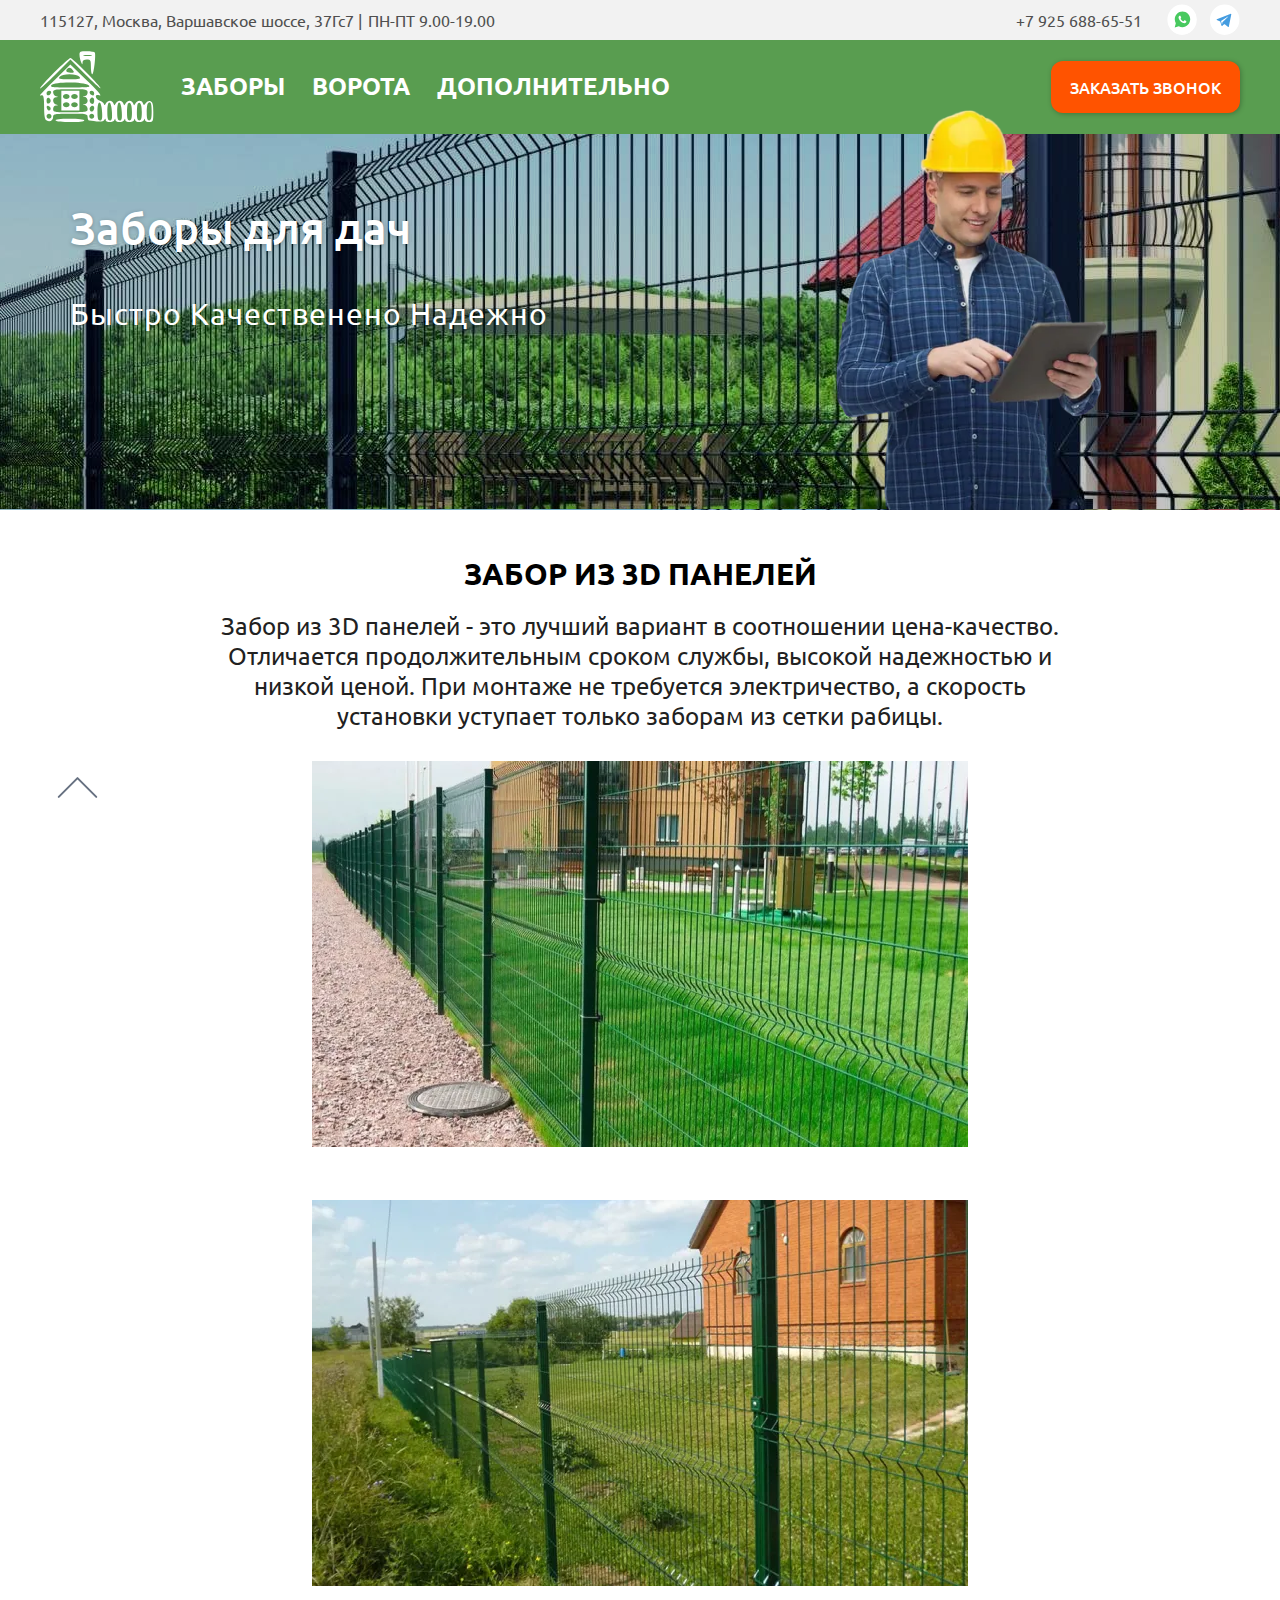
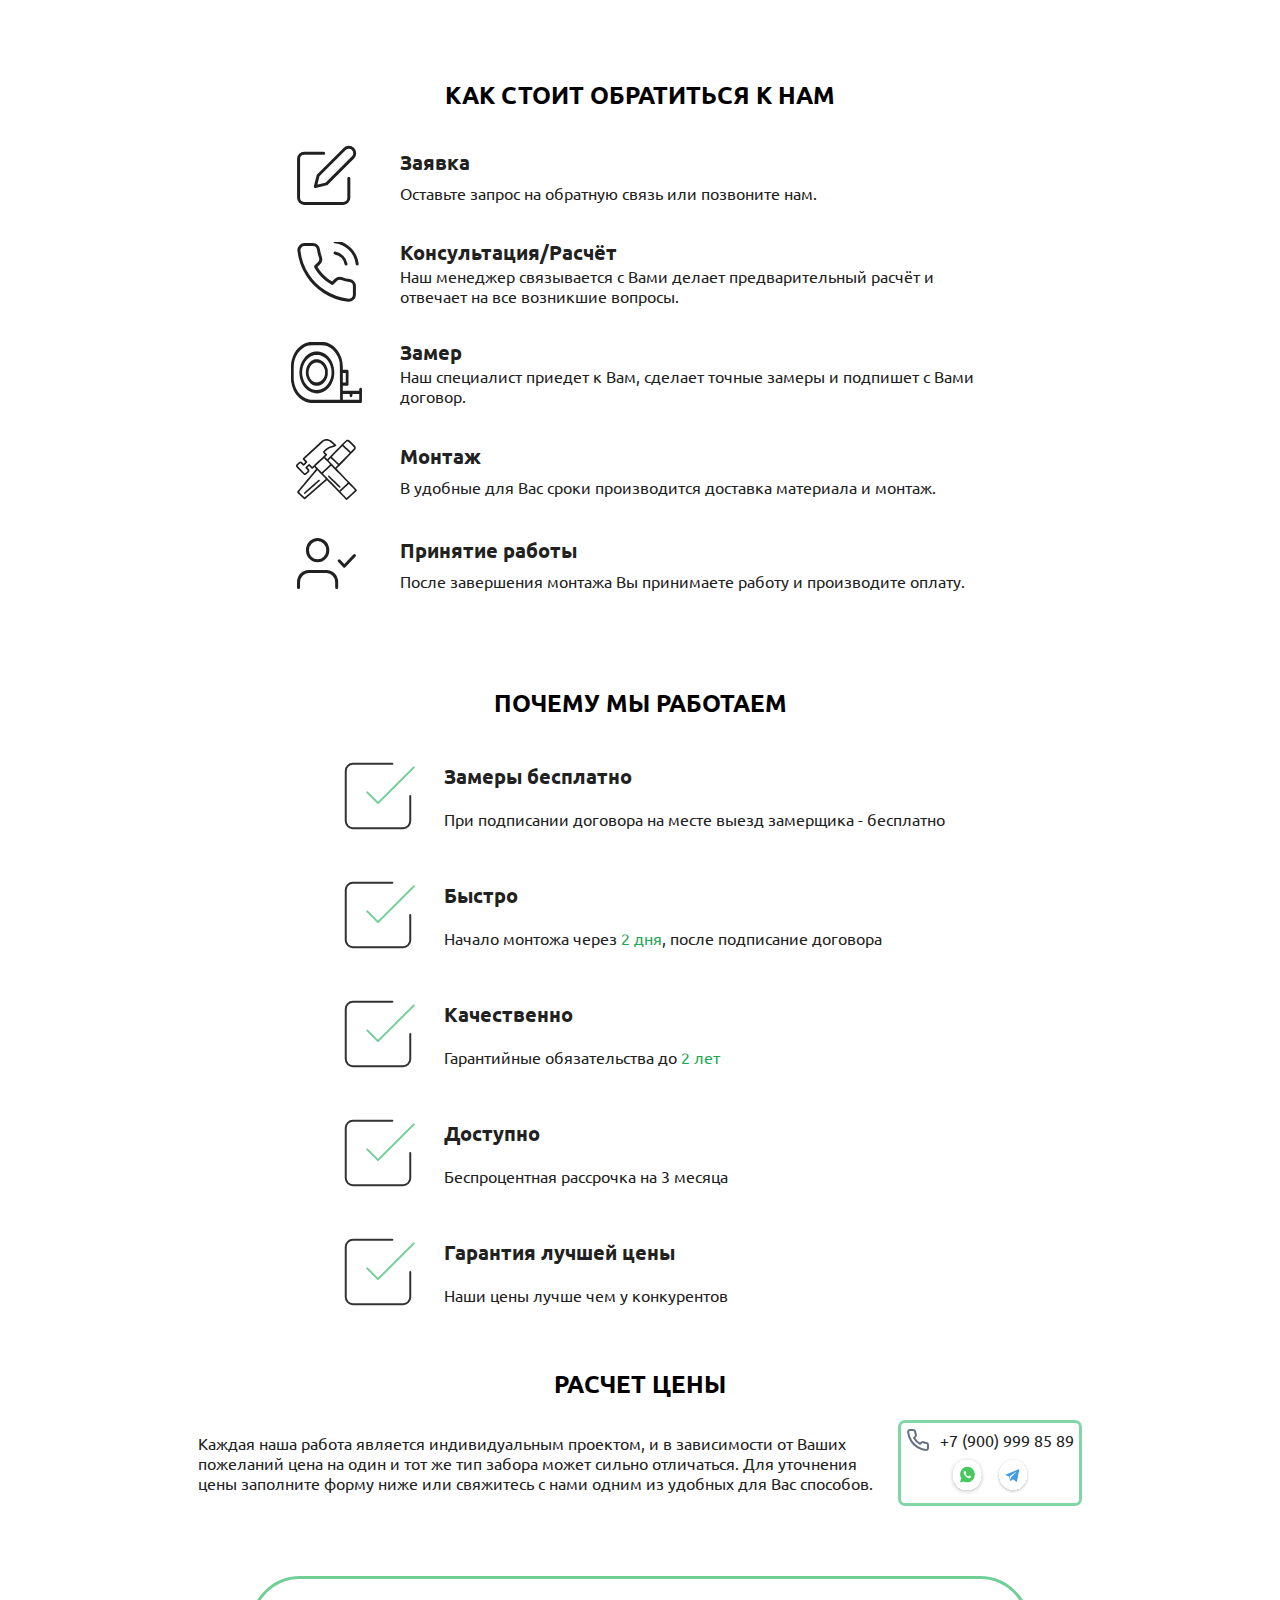
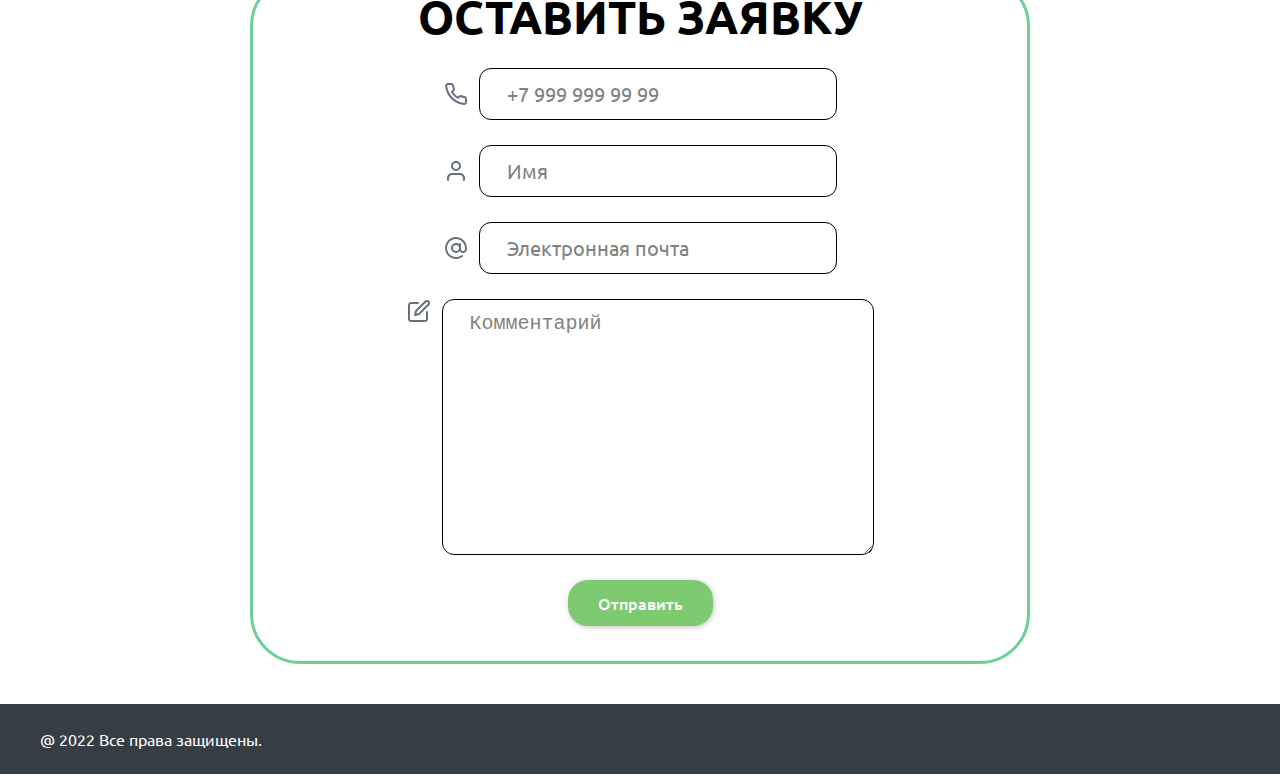
==== 3d_panels.html @ 39c4e49c "add mob-version-menu, add mob" ====
<!DOCTYPE html><html><head>    <meta charset="UTF-8">    <meta name="viewport" content="width=device-width, initial-scale=1.0">    <meta name="description" content="ЗаборыДляДач">    <link rel="icon" href="favicon.ico"><link rel="icon" href="images/icons/favicon.svg" type="image/svg+xml">    <title>Забор из 3D панелей</title>    <link rel="stylesheet" href="style/index.css"></head><body>    <div class="wrapper">        <header class="header">    <div class="header__line_info">    <div class="header__line_info__item">        <span>115127, Москва, Варшавское шоссе, 37Гс7</span>        <span style="padding: 0 2px">        <span style="padding: 0 2px">|</span>         <span>ПН-ПТ 9.00-19.00</span>    </div>    <div class="header__line_info__item">        <span>+7 925 688-65-51</span>        <span class="header__line_info__network">            <a href="#">                <svg width="30" height="31" viewBox="0 0 30 31" fill="none" xmlns="http://www.w3.org/2000/svg">                    <ellipse cx="15.0885" cy="15.791" rx="14.7555" ry="15.209" fill="white"/>                    <path d="M20.9369 9.75563C19.4794 8.2585 17.5359 7.42676 15.4846 7.42676C11.2199 7.42676 7.76492 10.9755 7.76492 15.356C7.76492 16.7423 8.14281 18.1285 8.79061 19.2929L7.71094 23.3962L11.8137 22.2872C12.9473 22.8971 14.189 23.2298 15.4846 23.2298C19.7493 23.2298 23.2042 19.6811 23.2042 15.3006C23.1502 13.2489 22.3945 11.2528 20.9369 9.75563ZM19.2094 18.1839C19.0475 18.6275 18.2917 19.0711 17.9138 19.1266C17.5899 19.182 17.1581 19.182 16.7262 19.0711C16.4563 18.9602 16.0784 18.8493 15.6465 18.6275C13.7031 17.7958 12.4615 15.7996 12.3535 15.6333C12.2456 15.5224 11.5438 14.5797 11.5438 13.5816C11.5438 12.5836 12.0296 12.14 12.1916 11.9182C12.3535 11.6964 12.5695 11.6964 12.7314 11.6964C12.8394 11.6964 13.0013 11.6964 13.1093 11.6964C13.2173 11.6964 13.3792 11.6409 13.5412 12.0291C13.7031 12.4172 14.081 13.4153 14.135 13.4707C14.189 13.5816 14.189 13.6925 14.135 13.8034C14.081 13.9143 14.027 14.0252 13.919 14.1361C13.8111 14.247 13.7031 14.4134 13.6491 14.4688C13.5412 14.5797 13.4332 14.6906 13.5412 14.857C13.6491 15.0788 14.027 15.6887 14.6208 16.2432C15.3766 16.9086 15.9704 17.1304 16.1864 17.2413C16.4023 17.3522 16.5103 17.2968 16.6182 17.1859C16.7262 17.075 17.1041 16.6314 17.212 16.4096C17.32 16.1878 17.482 16.2432 17.6439 16.2987C17.8059 16.3541 18.7776 16.8532 18.9395 16.9641C19.1555 17.075 19.2634 17.1304 19.3174 17.1859C19.3714 17.3522 19.3714 17.7404 19.2094 18.1839Z" fill="#48C95F"/>                </svg>            </a>            <a href="#">                <svg width="31" height="31" viewBox="0 0 31 31" fill="none" xmlns="http://www.w3.org/2000/svg">                    <ellipse cx="15.6882" cy="15.791" rx="14.7556" ry="15.209" fill="white"/>                    <path d="M7.83101 16.0761L11.2234 17.3799L12.5458 21.7655C12.6033 22.0618 12.9483 22.1211 13.1783 21.9433L15.0757 20.3431C15.2482 20.1653 15.5357 20.1653 15.7657 20.3431L19.1581 22.8915C19.3881 23.0693 19.7331 22.9508 19.7906 22.6544L22.3205 10.2089C22.378 9.91256 22.0905 9.61624 21.803 9.73477L7.83101 15.3056C7.48602 15.4242 7.48602 15.9575 7.83101 16.0761ZM12.3734 16.728L19.0431 12.5202C19.1581 12.4609 19.2731 12.6387 19.1581 12.698L13.6958 17.9725C13.5233 18.1503 13.3508 18.3874 13.3508 18.6837L13.1783 20.1061C13.1783 20.2839 12.8908 20.3431 12.8333 20.1061L12.1433 17.4984C11.9709 17.2021 12.0859 16.8465 12.3734 16.728Z" fill="#449CE0"/>                </svg>            </a>        </span>    </div></div>    <div class="menu--fixed">    <nav class="header__navbar">        <div class="menu__item--logo hidden">            <a href="index.html" style="display: block;">                <svg class="logotip" width="99" height="62" viewBox="0 0 99 62" fill="#fff" xmlns="http://www.w3.org/2000/svg">    <path fill-rule="evenodd" clip-rule="evenodd" d="M34.7285 6.20215C34.502 5.14062 34.3496 4.06543 34.3232 3.21387C34.2354 0.348633 34.9102 0 40.5566 0C44.04 0 47.2002 0.50293 47.5801 1.11816C48.7061 2.94531 46.7686 20 45.4336 20C44.7588 20 44.2061 17.1074 44.2061 13.5713C44.2061 7.66699 43.915 7.14258 40.6406 7.14258C38.2334 7.14258 37.043 7.95605 36.9756 9.64258C36.8906 11.7803 36.6982 11.7285 35.6494 9.28613C35.2998 8.47168 34.9717 7.34473 34.7285 6.20215ZM38.1455 3.86523C39.9092 4.20605 42.7988 4.20605 44.5625 3.86523C46.3262 3.52441 44.8828 3.24609 41.3535 3.24609C37.8242 3.24609 36.3818 3.52441 38.1455 3.86523ZM0 32.1426C0 31.3887 5.60156 25.1328 12.4473 18.2432C19.2939 11.3516 25.5635 5.71387 26.3809 5.71387C28.2812 5.71387 53.5645 31.0996 52.6133 32.0527C52.2217 32.4453 46.1709 27.001 39.1689 19.9541L26.4375 7.13965L13.2188 20.3271C5.94727 27.5801 0 32.8975 0 32.1426ZM0 38.0596C0 37.7803 5.93066 31.7031 13.1807 24.5576L26.3613 11.5645L39.3721 23.9961C52.0859 36.1455 54.9434 39.7158 50.623 38.0547C49.3096 37.5498 48.4834 38.0576 48.4834 39.3652C48.4834 40.5381 50.0879 42.1104 52.0488 42.8574C54.0098 43.6045 55.6338 45.0342 55.6562 46.0361C55.6826 47.0957 56.3086 46.8115 57.1543 45.3574C58.9746 42.2256 62.5498 42.1172 63.7139 45.1553C64.5234 47.2695 64.6992 47.2695 65.8799 45.1553C67.5322 42.1953 71.1357 42.1953 72.2695 45.1553C73.0791 47.2695 73.2549 47.2695 74.4355 45.1553C76.0889 42.1953 79.6924 42.1953 80.8252 45.1553C81.6357 47.2695 81.8105 47.2695 82.9912 45.1553C84.6172 42.2441 88.2422 42.1797 89.3389 45.041C90.0703 46.9531 90.3965 46.9229 91.9395 44.8096C92.9912 43.3701 94.6523 42.7568 96.0479 43.2939C97.8662 43.9932 98.3936 46.1348 98.3936 52.8125C98.3936 61.0498 98.2373 61.4287 94.8291 61.4287C92.8682 61.4287 91.2129 60.626 91.1514 59.6426C91.0615 58.2139 90.8945 58.2139 90.3203 59.6426C89.9238 60.626 88.0498 61.4287 86.1543 61.4287C84.2598 61.4287 82.6562 60.626 82.5957 59.6426C82.5059 58.2139 82.3389 58.2139 81.7637 59.6426C80.8271 61.9688 74.1865 61.9688 74.0391 59.6426C73.9492 58.2139 73.7822 58.2139 73.208 59.6426C72.8115 60.626 70.9375 61.4287 69.043 61.4287C67.1475 61.4287 65.5449 60.626 65.4834 59.6426C65.3936 58.2139 65.2266 58.2139 64.6523 59.6426C63.7148 61.9697 57.0469 61.9697 57.0186 59.6426C57.001 58.2646 56.7295 58.2783 55.8252 59.707C55.0576 60.917 52.7246 61.3232 49.0732 60.8799C46.0039 60.5088 43.0127 60.1572 42.4238 60.1016C41.834 60.0459 41.3535 58.7139 41.3535 57.1426C41.3535 54.4668 40.4023 54.2861 26.3809 54.2861C12.6396 54.2861 11.4082 54.5088 11.4082 56.9902C11.4082 60.1787 8.41602 61.6797 5.57422 59.9189C4.14355 59.0303 3.56445 55.6758 3.56445 48.2646C3.56445 40.7002 3.07715 37.9541 1.78223 38.2139C0.802734 38.4102 0 38.3418 0 38.0596ZM26.5547 18.5713C29.7178 18.5713 30.0215 18.2402 28.5195 16.4287C26.5879 14.0967 25.2432 13.7598 23.7666 15.2383C21.8008 17.209 22.9395 18.5713 26.5547 18.5713ZM25.668 24.2861C34.6904 24.2861 35.7734 24.0146 34.2236 22.1426C33.1016 20.7881 29.9561 20 25.668 20C21.3799 20 18.2344 20.7881 17.1113 22.1426C15.5615 24.0146 16.6455 24.2861 25.668 24.2861ZM26.4795 31.4287C42.8516 31.4287 44.4629 31.21 41.9824 29.3311C37.9971 26.3096 12.4756 26.2744 9.98145 29.2861C8.41895 31.1719 10.3984 31.4287 26.4795 31.4287ZM38.8584 38.7373C40.3486 38.6387 41.3535 37.4199 41.3535 35.7139C41.3535 33.0381 40.4023 32.8574 26.3809 32.8574C12.5488 32.8574 11.4082 33.0674 11.4082 35.6104C11.4082 37.123 12.5312 38.6553 13.9033 39.0156C16.2803 39.6367 16.2803 39.6768 13.9033 39.834C13.1455 39.8848 12.5 40.2383 12.0557 40.793C11.6465 41.3037 11.4082 41.9834 11.4082 42.7529C11.4082 44.2656 12.5312 45.7988 13.9033 46.1582C16.2803 46.7803 16.2803 46.8203 13.9033 46.9775C12.4131 47.0762 11.4082 48.2939 11.4082 50C11.4082 52.6758 12.3594 52.8574 26.3809 52.8574C40.2129 52.8574 41.3535 52.6475 41.3535 50.1045C41.3535 48.5918 40.2305 47.0586 38.8584 46.6982C37.917 46.4521 37.3486 46.2979 37.1533 46.1904C36.8545 46.0273 37.4229 45.9746 38.8584 45.8799C40.3145 45.7832 41.3535 44.5674 41.3535 42.9619C41.3535 41.4482 40.2305 39.916 38.8584 39.5557C37.9609 39.3213 37.4023 39.1699 37.1826 39.0635C36.8203 38.8877 37.3789 38.835 38.8584 38.7373ZM5.7041 36.5469C5.7041 39.0703 8.77441 38.6318 9.65527 35.9824C9.96582 35.0488 9.20312 34.2861 7.96094 34.2861C6.71875 34.2861 5.7041 35.3027 5.7041 36.5469ZM18.5381 51.4287V42.8574V34.2861H26.3809H34.2236V42.8574V51.4287H26.3809H18.5381ZM45.3652 38.2441C46.2959 38.5557 47.0576 37.791 47.0576 36.5469C47.0576 35.3027 46.043 34.2861 44.8008 34.2861C42.2822 34.2861 42.7197 37.3613 45.3652 38.2441ZM22.8154 41.4287C24.4004 41.4287 25.668 40.4756 25.668 39.2861C25.668 38.0957 24.4004 37.1426 22.8154 37.1426C21.2314 37.1426 19.9639 38.0957 19.9639 39.2861C19.9639 40.4756 21.2314 41.4287 22.8154 41.4287ZM29.9463 41.4287C31.5303 41.4287 32.7979 40.4756 32.7979 39.2861C32.7979 38.0957 31.5303 37.1426 29.9463 37.1426C28.3613 37.1426 27.0938 38.0957 27.0938 39.2861C27.0938 40.4756 28.3613 41.4287 29.9463 41.4287ZM7.48633 45.3574C8.46777 45.0303 9.26855 43.9043 9.26855 42.8574C9.26855 41.8096 8.46777 40.6846 7.48633 40.3574C6.42578 40.0029 5.7041 41.0156 5.7041 42.8574C5.7041 44.6982 6.42578 45.7119 7.48633 45.3574ZM45.7158 45.7139C46.4551 45.7139 47.0576 44.4287 47.0576 42.8574C47.0576 39.8447 44.9834 39.0127 43.4932 41.4287C42.4531 43.1143 43.8027 45.7139 45.7158 45.7139ZM22.8154 48.5713C24.4004 48.5713 25.668 47.6182 25.668 46.4287C25.668 45.2383 24.4004 44.2861 22.8154 44.2861C21.2314 44.2861 19.9639 45.2383 19.9639 46.4287C19.9639 47.6182 21.2314 48.5713 22.8154 48.5713ZM29.9463 48.5713C31.5303 48.5713 32.7979 47.6182 32.7979 46.4287C32.7979 45.2383 31.5303 44.2861 29.9463 44.2861C28.3613 44.2861 27.0938 45.2383 27.0938 46.4287C27.0938 47.6182 28.3613 48.5713 29.9463 48.5713ZM52.123 60C53.8945 60 54.251 58.5225 53.9053 52.6133C53.2881 42.0312 49.9102 41.5332 49.9102 52.0244C49.9102 58.2812 50.3877 60 52.123 60ZM60.6787 60C62.4502 60 62.8066 58.5225 62.4619 52.6133C61.8438 42.0312 58.4658 41.5332 58.4658 52.0244C58.4658 58.2812 58.9434 60 60.6787 60ZM69.2354 60C71.0059 60 71.3623 58.5225 71.0176 52.6133C70.4004 42.0312 67.0215 41.5332 67.0215 52.0244C67.0215 58.2812 67.5 60 69.2354 60ZM77.7168 60C79.3301 60 79.8555 58.2627 79.8555 52.9414C79.8555 46.2695 78.5244 43.2383 76.4893 45.2773C75.9883 45.7803 75.5781 49.2969 75.5781 53.0957C75.5781 58.2803 76.1113 60 77.7168 60ZM86.2725 60C87.8857 60 88.4121 58.2627 88.4121 52.9414C88.4121 46.2695 87.0801 43.2383 85.0449 45.2773C84.7861 45.5381 84.5508 46.6074 84.3848 48.1064C84.2295 49.501 84.1338 51.2656 84.1338 53.0957C84.1338 58.2803 84.667 60 86.2725 60ZM94.8291 60C96.4717 60 96.9678 58.1738 96.9678 52.1426C96.9678 44.8643 96.0068 42.8682 93.6406 45.2383C93.1182 45.7617 92.6904 49.2969 92.6904 53.0957C92.6904 58.2803 93.2236 60 94.8291 60ZM5.92383 49.1973C6.47852 51.874 9.26855 52.3457 9.26855 49.7617C9.26855 48.8457 8.40625 47.8076 7.34961 47.4541C6.15039 47.0547 5.61719 47.707 5.92383 49.1973ZM46.8818 50.3301C46.9941 49.96 47.0576 49.5723 47.0576 49.2012C47.0576 46.8447 44.8047 46.4453 43.4932 48.5713C42.3291 50.457 44.0352 53.1318 45.7305 52.0811C46.2217 51.7773 46.6523 51.0918 46.8818 50.3301ZM7.84277 58.5713C9.01953 58.5713 9.98145 57.6074 9.98145 56.4287C9.98145 55.25 9.01953 54.2861 7.84277 54.2861C6.66602 54.2861 5.7041 55.25 5.7041 56.4287C5.7041 57.6074 6.66602 58.5713 7.84277 58.5713ZM44.9189 58.5713C46.0957 58.5713 47.0576 57.6074 47.0576 56.4287C47.0576 55.25 46.0957 54.2861 44.9189 54.2861C43.7422 54.2861 42.7803 55.25 42.7803 56.4287C42.7803 57.6074 43.7422 58.5713 44.9189 58.5713ZM26.4648 61.4287C19.8438 61.4287 14.0312 60.7861 13.5469 60C12.9834 59.0869 17.334 58.5713 25.584 58.5713C33.2461 58.5713 38.502 59.1533 38.502 60C38.502 60.8398 33.5391 61.4287 26.4648 61.4287Z" fill="#fff"/></svg>            </a>        </div>        <ul class="menu menu--mob">            <li class="menu__item--logo">                <a href="index.html" style="display: block;">                    <svg class="logotip" width="99" height="62" viewBox="0 0 99 62" fill="#fff" xmlns="http://www.w3.org/2000/svg">    <path fill-rule="evenodd" clip-rule="evenodd" d="M34.7285 6.20215C34.502 5.14062 34.3496 4.06543 34.3232 3.21387C34.2354 0.348633 34.9102 0 40.5566 0C44.04 0 47.2002 0.50293 47.5801 1.11816C48.7061 2.94531 46.7686 20 45.4336 20C44.7588 20 44.2061 17.1074 44.2061 13.5713C44.2061 7.66699 43.915 7.14258 40.6406 7.14258C38.2334 7.14258 37.043 7.95605 36.9756 9.64258C36.8906 11.7803 36.6982 11.7285 35.6494 9.28613C35.2998 8.47168 34.9717 7.34473 34.7285 6.20215ZM38.1455 3.86523C39.9092 4.20605 42.7988 4.20605 44.5625 3.86523C46.3262 3.52441 44.8828 3.24609 41.3535 3.24609C37.8242 3.24609 36.3818 3.52441 38.1455 3.86523ZM0 32.1426C0 31.3887 5.60156 25.1328 12.4473 18.2432C19.2939 11.3516 25.5635 5.71387 26.3809 5.71387C28.2812 5.71387 53.5645 31.0996 52.6133 32.0527C52.2217 32.4453 46.1709 27.001 39.1689 19.9541L26.4375 7.13965L13.2188 20.3271C5.94727 27.5801 0 32.8975 0 32.1426ZM0 38.0596C0 37.7803 5.93066 31.7031 13.1807 24.5576L26.3613 11.5645L39.3721 23.9961C52.0859 36.1455 54.9434 39.7158 50.623 38.0547C49.3096 37.5498 48.4834 38.0576 48.4834 39.3652C48.4834 40.5381 50.0879 42.1104 52.0488 42.8574C54.0098 43.6045 55.6338 45.0342 55.6562 46.0361C55.6826 47.0957 56.3086 46.8115 57.1543 45.3574C58.9746 42.2256 62.5498 42.1172 63.7139 45.1553C64.5234 47.2695 64.6992 47.2695 65.8799 45.1553C67.5322 42.1953 71.1357 42.1953 72.2695 45.1553C73.0791 47.2695 73.2549 47.2695 74.4355 45.1553C76.0889 42.1953 79.6924 42.1953 80.8252 45.1553C81.6357 47.2695 81.8105 47.2695 82.9912 45.1553C84.6172 42.2441 88.2422 42.1797 89.3389 45.041C90.0703 46.9531 90.3965 46.9229 91.9395 44.8096C92.9912 43.3701 94.6523 42.7568 96.0479 43.2939C97.8662 43.9932 98.3936 46.1348 98.3936 52.8125C98.3936 61.0498 98.2373 61.4287 94.8291 61.4287C92.8682 61.4287 91.2129 60.626 91.1514 59.6426C91.0615 58.2139 90.8945 58.2139 90.3203 59.6426C89.9238 60.626 88.0498 61.4287 86.1543 61.4287C84.2598 61.4287 82.6562 60.626 82.5957 59.6426C82.5059 58.2139 82.3389 58.2139 81.7637 59.6426C80.8271 61.9688 74.1865 61.9688 74.0391 59.6426C73.9492 58.2139 73.7822 58.2139 73.208 59.6426C72.8115 60.626 70.9375 61.4287 69.043 61.4287C67.1475 61.4287 65.5449 60.626 65.4834 59.6426C65.3936 58.2139 65.2266 58.2139 64.6523 59.6426C63.7148 61.9697 57.0469 61.9697 57.0186 59.6426C57.001 58.2646 56.7295 58.2783 55.8252 59.707C55.0576 60.917 52.7246 61.3232 49.0732 60.8799C46.0039 60.5088 43.0127 60.1572 42.4238 60.1016C41.834 60.0459 41.3535 58.7139 41.3535 57.1426C41.3535 54.4668 40.4023 54.2861 26.3809 54.2861C12.6396 54.2861 11.4082 54.5088 11.4082 56.9902C11.4082 60.1787 8.41602 61.6797 5.57422 59.9189C4.14355 59.0303 3.56445 55.6758 3.56445 48.2646C3.56445 40.7002 3.07715 37.9541 1.78223 38.2139C0.802734 38.4102 0 38.3418 0 38.0596ZM26.5547 18.5713C29.7178 18.5713 30.0215 18.2402 28.5195 16.4287C26.5879 14.0967 25.2432 13.7598 23.7666 15.2383C21.8008 17.209 22.9395 18.5713 26.5547 18.5713ZM25.668 24.2861C34.6904 24.2861 35.7734 24.0146 34.2236 22.1426C33.1016 20.7881 29.9561 20 25.668 20C21.3799 20 18.2344 20.7881 17.1113 22.1426C15.5615 24.0146 16.6455 24.2861 25.668 24.2861ZM26.4795 31.4287C42.8516 31.4287 44.4629 31.21 41.9824 29.3311C37.9971 26.3096 12.4756 26.2744 9.98145 29.2861C8.41895 31.1719 10.3984 31.4287 26.4795 31.4287ZM38.8584 38.7373C40.3486 38.6387 41.3535 37.4199 41.3535 35.7139C41.3535 33.0381 40.4023 32.8574 26.3809 32.8574C12.5488 32.8574 11.4082 33.0674 11.4082 35.6104C11.4082 37.123 12.5312 38.6553 13.9033 39.0156C16.2803 39.6367 16.2803 39.6768 13.9033 39.834C13.1455 39.8848 12.5 40.2383 12.0557 40.793C11.6465 41.3037 11.4082 41.9834 11.4082 42.7529C11.4082 44.2656 12.5312 45.7988 13.9033 46.1582C16.2803 46.7803 16.2803 46.8203 13.9033 46.9775C12.4131 47.0762 11.4082 48.2939 11.4082 50C11.4082 52.6758 12.3594 52.8574 26.3809 52.8574C40.2129 52.8574 41.3535 52.6475 41.3535 50.1045C41.3535 48.5918 40.2305 47.0586 38.8584 46.6982C37.917 46.4521 37.3486 46.2979 37.1533 46.1904C36.8545 46.0273 37.4229 45.9746 38.8584 45.8799C40.3145 45.7832 41.3535 44.5674 41.3535 42.9619C41.3535 41.4482 40.2305 39.916 38.8584 39.5557C37.9609 39.3213 37.4023 39.1699 37.1826 39.0635C36.8203 38.8877 37.3789 38.835 38.8584 38.7373ZM5.7041 36.5469C5.7041 39.0703 8.77441 38.6318 9.65527 35.9824C9.96582 35.0488 9.20312 34.2861 7.96094 34.2861C6.71875 34.2861 5.7041 35.3027 5.7041 36.5469ZM18.5381 51.4287V42.8574V34.2861H26.3809H34.2236V42.8574V51.4287H26.3809H18.5381ZM45.3652 38.2441C46.2959 38.5557 47.0576 37.791 47.0576 36.5469C47.0576 35.3027 46.043 34.2861 44.8008 34.2861C42.2822 34.2861 42.7197 37.3613 45.3652 38.2441ZM22.8154 41.4287C24.4004 41.4287 25.668 40.4756 25.668 39.2861C25.668 38.0957 24.4004 37.1426 22.8154 37.1426C21.2314 37.1426 19.9639 38.0957 19.9639 39.2861C19.9639 40.4756 21.2314 41.4287 22.8154 41.4287ZM29.9463 41.4287C31.5303 41.4287 32.7979 40.4756 32.7979 39.2861C32.7979 38.0957 31.5303 37.1426 29.9463 37.1426C28.3613 37.1426 27.0938 38.0957 27.0938 39.2861C27.0938 40.4756 28.3613 41.4287 29.9463 41.4287ZM7.48633 45.3574C8.46777 45.0303 9.26855 43.9043 9.26855 42.8574C9.26855 41.8096 8.46777 40.6846 7.48633 40.3574C6.42578 40.0029 5.7041 41.0156 5.7041 42.8574C5.7041 44.6982 6.42578 45.7119 7.48633 45.3574ZM45.7158 45.7139C46.4551 45.7139 47.0576 44.4287 47.0576 42.8574C47.0576 39.8447 44.9834 39.0127 43.4932 41.4287C42.4531 43.1143 43.8027 45.7139 45.7158 45.7139ZM22.8154 48.5713C24.4004 48.5713 25.668 47.6182 25.668 46.4287C25.668 45.2383 24.4004 44.2861 22.8154 44.2861C21.2314 44.2861 19.9639 45.2383 19.9639 46.4287C19.9639 47.6182 21.2314 48.5713 22.8154 48.5713ZM29.9463 48.5713C31.5303 48.5713 32.7979 47.6182 32.7979 46.4287C32.7979 45.2383 31.5303 44.2861 29.9463 44.2861C28.3613 44.2861 27.0938 45.2383 27.0938 46.4287C27.0938 47.6182 28.3613 48.5713 29.9463 48.5713ZM52.123 60C53.8945 60 54.251 58.5225 53.9053 52.6133C53.2881 42.0312 49.9102 41.5332 49.9102 52.0244C49.9102 58.2812 50.3877 60 52.123 60ZM60.6787 60C62.4502 60 62.8066 58.5225 62.4619 52.6133C61.8438 42.0312 58.4658 41.5332 58.4658 52.0244C58.4658 58.2812 58.9434 60 60.6787 60ZM69.2354 60C71.0059 60 71.3623 58.5225 71.0176 52.6133C70.4004 42.0312 67.0215 41.5332 67.0215 52.0244C67.0215 58.2812 67.5 60 69.2354 60ZM77.7168 60C79.3301 60 79.8555 58.2627 79.8555 52.9414C79.8555 46.2695 78.5244 43.2383 76.4893 45.2773C75.9883 45.7803 75.5781 49.2969 75.5781 53.0957C75.5781 58.2803 76.1113 60 77.7168 60ZM86.2725 60C87.8857 60 88.4121 58.2627 88.4121 52.9414C88.4121 46.2695 87.0801 43.2383 85.0449 45.2773C84.7861 45.5381 84.5508 46.6074 84.3848 48.1064C84.2295 49.501 84.1338 51.2656 84.1338 53.0957C84.1338 58.2803 84.667 60 86.2725 60ZM94.8291 60C96.4717 60 96.9678 58.1738 96.9678 52.1426C96.9678 44.8643 96.0068 42.8682 93.6406 45.2383C93.1182 45.7617 92.6904 49.2969 92.6904 53.0957C92.6904 58.2803 93.2236 60 94.8291 60ZM5.92383 49.1973C6.47852 51.874 9.26855 52.3457 9.26855 49.7617C9.26855 48.8457 8.40625 47.8076 7.34961 47.4541C6.15039 47.0547 5.61719 47.707 5.92383 49.1973ZM46.8818 50.3301C46.9941 49.96 47.0576 49.5723 47.0576 49.2012C47.0576 46.8447 44.8047 46.4453 43.4932 48.5713C42.3291 50.457 44.0352 53.1318 45.7305 52.0811C46.2217 51.7773 46.6523 51.0918 46.8818 50.3301ZM7.84277 58.5713C9.01953 58.5713 9.98145 57.6074 9.98145 56.4287C9.98145 55.25 9.01953 54.2861 7.84277 54.2861C6.66602 54.2861 5.7041 55.25 5.7041 56.4287C5.7041 57.6074 6.66602 58.5713 7.84277 58.5713ZM44.9189 58.5713C46.0957 58.5713 47.0576 57.6074 47.0576 56.4287C47.0576 55.25 46.0957 54.2861 44.9189 54.2861C43.7422 54.2861 42.7803 55.25 42.7803 56.4287C42.7803 57.6074 43.7422 58.5713 44.9189 58.5713ZM26.4648 61.4287C19.8438 61.4287 14.0312 60.7861 13.5469 60C12.9834 59.0869 17.334 58.5713 25.584 58.5713C33.2461 58.5713 38.502 59.1533 38.502 60C38.502 60.8398 33.5391 61.4287 26.4648 61.4287Z" fill="#fff"/></svg>                </a>            </li>            <li class="menu__item">                <a href="#" class="menu__link">заборы</a>            </li>            <li class="menu__item">                <a href="gates_and_gates.html" class="menu__link">ворота</a>            </li>            <li class="menu__item hidden">                <a href="#" class="menu__link">галерея</a>            </li>            <li class="menu__item">                <a href="extra.html" class="menu__link">дополнительно</a>            </li>        </ul>        <picture><source srcset="./images/person.webp" type="image/webp"><img src="./images/person.png" alt="personal" class="header__person"></picture>        <svg width="38" height="38" class="menu__icon hidden" viewBox="0 0 38 38" fill="none" xmlns="http://www.w3.org/2000/svg">            <g clip-path="url(#clip0_3_180)">            <path d="M34.503 4.76984H3.49696C1.56876 4.76984 0 6.33852 0 8.26918C0 10.1974 1.56876 11.7661 3.49696 11.7661H34.503C36.4312 11.7661 38 10.1974 38 8.26918C38 6.33852 36.4312 4.76984 34.503 4.76984Z" fill="white"/>            <path d="M34.503 15.502H3.49696C1.56876 15.502 0 17.0707 0 19.0014C0 20.9296 1.56876 22.4983 3.49696 22.4983H34.503C36.4312 22.4983 38 20.9296 38 19.0014C38 17.0707 36.4312 15.502 34.503 15.502Z" fill="white"/>            <path d="M34.503 26.2339H3.49696C1.56876 26.2339 0 27.8027 0 29.7333C0 31.6615 1.56876 33.2303 3.49696 33.2303H34.503C36.4312 33.2303 38 31.6615 38 29.7333C38 27.8027 36.4312 26.2339 34.503 26.2339Z" fill="white"/>            </g>            <defs>            <clipPath id="clip0_3_180">            <rect width="38" height="38" fill="white"/>            </clipPath>            </defs>        </svg>        <div class="menu--full hidden"></div>        <a href="#form" class="btn menu__button  menu--mob">    Заказать звонок</a>    </nav></div></header>        <article class="banner" style="background-image: url('images/banner/bg-3d_panels.png');">    <div class="banner--hide">        <h2 class="banner__title">Заборы для дач</h2>        <p class="banner__paragraph">Быстро  Качественено  Надежно</p>    </div></article>        <section class="name_page">    <h1 class="name_page__title title__section">Забор из 3D панелей</h1>    <p class="name_page__paragraph">Забор из 3D панелей - это лучший вариант в соотношении цена-качество. Отличается продолжительным сроком службы, высокой надежностью и низкой ценой. При монтаже не требуется электричество, а скорость установки уступает только заборам из сетки рабицы.</p></section>        <div class="preview">    <picture><source srcset="images/3d_panels/1.webp" type="image/webp"><img src="images/3d_panels/1.png" alt="Изображение - Забор из 3D панелей (вид 1)" class="preview__tem"></picture>    <picture><source srcset="images/3d_panels/2.webp" type="image/webp"><img src="images/3d_panels/2.png" alt="Изображение - Забор из 3D панелей (вид 2)" class="preview__tem"></picture></div>        <section class="icon_text we_work">    <h2 class="icon_text__title title__section">Как стоит обратиться к нам</h2>    <div class="icon_text__list">        <div class="icon_text__item">    <div class="icon_text__item__icon we_work__icon icon--svg" style="-webkit-mask-image: url('./images/icons/we_work/edit.svg'); mask-image: url('./images/icons/we_work/edit.svg');"></div>    <h3 class="icon_text__item__title">Заявка</h3>    <p class="icon_text__item__paragraph">Оставьте запрос на обратную связь или позвоните нам.</p></div>        <div class="icon_text__item">    <div class="icon_text__item__icon we_work__icon icon--svg" style="-webkit-mask-image: url('./images/icons/we_work/phone-call.svg'); mask-image: url('./images/icons/we_work/phone-call.svg');"></div>    <h3 class="icon_text__item__title">Консультация/Расчёт</h3>    <p class="icon_text__item__paragraph">Наш менеджер связывается с Вами делает предварительный расчёт и отвечает на все возникшие вопросы.</p></div>        <div class="icon_text__item">    <div class="icon_text__item__icon we_work__icon icon--svg" style="-webkit-mask-image: url('./images/icons/we_work/roulet.svg'); mask-image: url('./images/icons/we_work/roulet.svg');"></div>    <h3 class="icon_text__item__title">Замер</h3>    <p class="icon_text__item__paragraph">Наш специалист приедет к Вам, сделает точные замеры и подпишет с Вами договор.</p></div>        <div class="icon_text__item">    <div class="icon_text__item__icon we_work__icon icon--svg" style="-webkit-mask-image: url('./images/icons/we_work/repair.svg'); mask-image: url('./images/icons/we_work/repair.svg');"></div>    <h3 class="icon_text__item__title">Монтаж</h3>    <p class="icon_text__item__paragraph">В удобные для Вас сроки производится доставка материала и монтаж.</p></div>        <div class="icon_text__item">    <div class="icon_text__item__icon we_work__icon icon--svg" style="-webkit-mask-image: url('./images/icons/we_work/user-check.svg'); mask-image: url('./images/icons/we_work/user-check.svg');"></div>    <h3 class="icon_text__item__title">Принятие работы</h3>    <p class="icon_text__item__paragraph">После завершения монтажа Вы принимаете работу и производите оплату.</p></div>    </div></section>        <section class="icon_text benefist">    <h2 class="icon_text__title title__section">Почему мы работаем</h2>    <div class="icon_text__list">        <div class="icon_text__item">    <svg class="icon_text__item__icon" width="86" height="86" viewBox="0 0 86 86" fill="none" xmlns="http://www.w3.org/2000/svg">        <path d="M32.25 39.4163L43 50.1663L78.8333 14.333" stroke="#6FCF97" stroke-width="2" stroke-linecap="round" stroke-linejoin="round"/>        <path d="M75.25 43V68.0833C75.25 69.9841 74.4949 71.8069 73.1509 73.1509C71.8069 74.4949 69.9841 75.25 68.0833 75.25H17.9167C16.0159 75.25 14.1931 74.4949 12.8491 73.1509C11.5051 71.8069 10.75 69.9841 10.75 68.0833V17.9167C10.75 16.0159 11.5051 14.1931 12.8491 12.8491C14.1931 11.5051 16.0159 10.75 17.9167 10.75H57.3333" stroke="#333333" stroke-width="2" stroke-linecap="round" stroke-linejoin="round"/>    </svg>    <h3 class="icon_text__item__title">Замеры бесплатно</h3>    <p class="icon_text__item__paragraph">При подписании договора на месте выезд замерщика - бесплатно</p></div>        <div class="icon_text__item">    <svg class="icon_text__item__icon" width="86" height="86" viewBox="0 0 86 86" fill="none" xmlns="http://www.w3.org/2000/svg">        <path d="M32.25 39.4163L43 50.1663L78.8333 14.333" stroke="#6FCF97" stroke-width="2" stroke-linecap="round" stroke-linejoin="round"/>        <path d="M75.25 43V68.0833C75.25 69.9841 74.4949 71.8069 73.1509 73.1509C71.8069 74.4949 69.9841 75.25 68.0833 75.25H17.9167C16.0159 75.25 14.1931 74.4949 12.8491 73.1509C11.5051 71.8069 10.75 69.9841 10.75 68.0833V17.9167C10.75 16.0159 11.5051 14.1931 12.8491 12.8491C14.1931 11.5051 16.0159 10.75 17.9167 10.75H57.3333" stroke="#333333" stroke-width="2" stroke-linecap="round" stroke-linejoin="round"/>    </svg>    <h3 class="icon_text__item__title">Быстро</h3>    <p class="icon_text__item__paragraph">Начало монтожа через <span class='attent'>2 дня</span>, после подписание договора</p></div>        <div class="icon_text__item">    <svg class="icon_text__item__icon" width="86" height="86" viewBox="0 0 86 86" fill="none" xmlns="http://www.w3.org/2000/svg">        <path d="M32.25 39.4163L43 50.1663L78.8333 14.333" stroke="#6FCF97" stroke-width="2" stroke-linecap="round" stroke-linejoin="round"/>        <path d="M75.25 43V68.0833C75.25 69.9841 74.4949 71.8069 73.1509 73.1509C71.8069 74.4949 69.9841 75.25 68.0833 75.25H17.9167C16.0159 75.25 14.1931 74.4949 12.8491 73.1509C11.5051 71.8069 10.75 69.9841 10.75 68.0833V17.9167C10.75 16.0159 11.5051 14.1931 12.8491 12.8491C14.1931 11.5051 16.0159 10.75 17.9167 10.75H57.3333" stroke="#333333" stroke-width="2" stroke-linecap="round" stroke-linejoin="round"/>    </svg>    <h3 class="icon_text__item__title">Качественно</h3>    <p class="icon_text__item__paragraph">Гарантийные обязательства до <span class='attent'>2 лет</span></p></div>        <div class="icon_text__item">    <svg class="icon_text__item__icon" width="86" height="86" viewBox="0 0 86 86" fill="none" xmlns="http://www.w3.org/2000/svg">        <path d="M32.25 39.4163L43 50.1663L78.8333 14.333" stroke="#6FCF97" stroke-width="2" stroke-linecap="round" stroke-linejoin="round"/>        <path d="M75.25 43V68.0833C75.25 69.9841 74.4949 71.8069 73.1509 73.1509C71.8069 74.4949 69.9841 75.25 68.0833 75.25H17.9167C16.0159 75.25 14.1931 74.4949 12.8491 73.1509C11.5051 71.8069 10.75 69.9841 10.75 68.0833V17.9167C10.75 16.0159 11.5051 14.1931 12.8491 12.8491C14.1931 11.5051 16.0159 10.75 17.9167 10.75H57.3333" stroke="#333333" stroke-width="2" stroke-linecap="round" stroke-linejoin="round"/>    </svg>    <h3 class="icon_text__item__title">Доступно</h3>    <p class="icon_text__item__paragraph">Беспроцентная рассрочка на 3 месяца</p></div>        <div class="icon_text__item">    <svg class="icon_text__item__icon" width="86" height="86" viewBox="0 0 86 86" fill="none" xmlns="http://www.w3.org/2000/svg">        <path d="M32.25 39.4163L43 50.1663L78.8333 14.333" stroke="#6FCF97" stroke-width="2" stroke-linecap="round" stroke-linejoin="round"/>        <path d="M75.25 43V68.0833C75.25 69.9841 74.4949 71.8069 73.1509 73.1509C71.8069 74.4949 69.9841 75.25 68.0833 75.25H17.9167C16.0159 75.25 14.1931 74.4949 12.8491 73.1509C11.5051 71.8069 10.75 69.9841 10.75 68.0833V17.9167C10.75 16.0159 11.5051 14.1931 12.8491 12.8491C14.1931 11.5051 16.0159 10.75 17.9167 10.75H57.3333" stroke="#333333" stroke-width="2" stroke-linecap="round" stroke-linejoin="round"/>    </svg>    <h3 class="icon_text__item__title">Гарантия лучшей цены</h3>    <p class="icon_text__item__paragraph">Наши цены лучше чем у конкурентов</p></div>    </div></section>        <section class="price">    <h2 class="title__section">Расчет цены</h2>    <div class="price__context">        <p class="price__text">Каждая наша работа является индивидуальным проектом, и в зависимости от Ваших пожеланий цена на один и тот же тип забора может сильно отличаться. Для уточнения цены заполните форму ниже или свяжитесь с нами одним из удобных для Вас способов.</p>        <div class="price__network">            <div class="price__network_phone">                <svg width="24" height="24" viewBox="0 0 24 24" fill="none" xmlns="http://www.w3.org/2000/svg">                    <path d="M22.0004 16.9201V19.9201C22.0016 20.1986 21.9445 20.4743 21.8329 20.7294C21.7214 20.9846 21.5577 21.2137 21.3525 21.402C21.1473 21.5902 20.905 21.7336 20.6412 21.8228C20.3773 21.912 20.0978 21.9452 19.8204 21.9201C16.7433 21.5857 13.7874 20.5342 11.1904 18.8501C8.77425 17.3148 6.72576 15.2663 5.19042 12.8501C3.5004 10.2413 2.44866 7.27109 2.12042 4.1801C2.09543 3.90356 2.1283 3.62486 2.21692 3.36172C2.30555 3.09859 2.44799 2.85679 2.63519 2.65172C2.82238 2.44665 3.05023 2.28281 3.30421 2.17062C3.5582 2.05843 3.83276 2.00036 4.11042 2.0001H7.11042C7.59573 1.99532 8.06621 2.16718 8.43418 2.48363C8.80215 2.80008 9.0425 3.23954 9.11042 3.7201C9.23704 4.68016 9.47187 5.62282 9.81042 6.5301C9.94497 6.88802 9.97408 7.27701 9.89433 7.65098C9.81457 8.02494 9.62928 8.36821 9.36042 8.6401L8.09042 9.9101C9.51398 12.4136 11.5869 14.4865 14.0904 15.9101L15.3604 14.6401C15.6323 14.3712 15.9756 14.1859 16.3495 14.1062C16.7235 14.0264 17.1125 14.0556 17.4704 14.1901C18.3777 14.5286 19.3204 14.7635 20.2804 14.8901C20.7662 14.9586 21.2098 15.2033 21.527 15.5776C21.8441 15.9519 22.0126 16.4297 22.0004 16.9201Z" stroke="#667080" stroke-width="2" stroke-linecap="round" stroke-linejoin="round"/>                </svg>                <span>+7 (900) 999 85 89</span>            </div>            <div class="price__network_soc">                <a href="#">                    <svg width="36" height="38" viewBox="0 0 38 40" fill="none" xmlns="http://www.w3.org/2000/svg">                        <g filter="url(#filter0_d_103_590)">                        <ellipse cx="19.0885" cy="18.9061" rx="14.7555" ry="15.9061" fill="white"/>                        <path d="M24.9369 12.5933C23.4794 11.0276 21.5359 10.1577 19.4846 10.1577C15.2199 10.1577 11.7649 13.8691 11.7649 18.4504C11.7649 19.9002 12.1428 21.35 12.7906 22.5678L11.7109 26.8591L15.8137 25.6993C16.9473 26.3372 18.189 26.6852 19.4846 26.6852C23.7493 26.6852 27.2042 22.9737 27.2042 18.3924C27.1502 16.2468 26.3945 14.1591 24.9369 12.5933ZM23.2094 21.408C23.0475 21.8719 22.2917 22.3358 21.9138 22.3938C21.5899 22.4518 21.1581 22.4518 20.7262 22.3358C20.4563 22.2198 20.0784 22.1039 19.6465 21.8719C17.7031 21.002 16.4615 18.9144 16.3535 18.7404C16.2456 18.6244 15.5438 17.6386 15.5438 16.5947C15.5438 15.5509 16.0296 15.087 16.1916 14.855C16.3535 14.623 16.5695 14.623 16.7314 14.623C16.8394 14.623 17.0013 14.623 17.1093 14.623C17.2173 14.623 17.3792 14.565 17.5412 14.971C17.7031 15.3769 18.081 16.4207 18.135 16.4787C18.189 16.5947 18.189 16.7107 18.135 16.8267C18.081 16.9427 18.027 17.0586 17.919 17.1746C17.8111 17.2906 17.7031 17.4646 17.6491 17.5226C17.5412 17.6386 17.4332 17.7545 17.5412 17.9285C17.6491 18.1605 18.027 18.7984 18.6208 19.3783C19.3766 20.0742 19.9704 20.3061 20.1864 20.4221C20.4023 20.5381 20.5103 20.4801 20.6182 20.3641C20.7262 20.2482 21.1041 19.7842 21.212 19.5523C21.32 19.3203 21.482 19.3783 21.6439 19.4363C21.8059 19.4943 22.7776 20.0162 22.9395 20.1322C23.1555 20.2482 23.2634 20.3061 23.3174 20.3641C23.3714 20.5381 23.3714 20.944 23.2094 21.408Z" fill="#48C95F"/>                        </g>                        <defs>                        <filter id="filter0_d_103_590" x="0.333008" y="0" width="37.5107" height="39.812" filterUnits="userSpaceOnUse" color-interpolation-filters="sRGB">                        <feFlood flood-opacity="0" result="BackgroundImageFix"/>                        <feColorMatrix in="SourceAlpha" type="matrix" values="0 0 0 0 0 0 0 0 0 0 0 0 0 0 0 0 0 0 127 0" result="hardAlpha"/>                        <feOffset dy="1"/>                        <feGaussianBlur stdDeviation="2"/>                        <feComposite in2="hardAlpha" operator="out"/>                        <feColorMatrix type="matrix" values="0 0 0 0 0 0 0 0 0 0 0 0 0 0 0 0 0 0 0.25 0"/>                        <feBlend mode="normal" in2="BackgroundImageFix" result="effect1_dropShadow_103_590"/>                        <feBlend mode="normal" in="SourceGraphic" in2="effect1_dropShadow_103_590" result="shape"/>                        </filter>                        </defs>                    </svg>                </a>                                    <a href="#">                    <svg width="36" height="38" viewBox="0 0 39 40" fill="none" xmlns="http://www.w3.org/2000/svg">                        <g filter="url(#filter0_d_103_593)">                        <ellipse cx="19.6882" cy="18.9061" rx="14.7556" ry="15.9061" fill="white"/>                        </g>                        <path d="M11.831 19.2034L15.2234 20.567L16.5458 25.1536C16.6033 25.4635 16.9483 25.5255 17.1783 25.3395L19.0757 23.666C19.2482 23.4801 19.5357 23.4801 19.7657 23.666L23.1581 26.3312C23.3881 26.5172 23.7331 26.3932 23.7906 26.0833L26.3205 13.0673C26.378 12.7574 26.0905 12.4475 25.803 12.5714L11.831 18.3977C11.486 18.5216 11.486 19.0794 11.831 19.2034ZM16.3734 19.8852L23.0431 15.4845C23.1581 15.4226 23.2731 15.6085 23.1581 15.6705L17.6958 21.1868C17.5233 21.3727 17.3508 21.6207 17.3508 21.9306L17.1783 23.4181C17.1783 23.6041 16.8908 23.666 16.8333 23.4181L16.1433 20.691C15.9709 20.381 16.0859 20.0092 16.3734 19.8852Z" fill="#449CE0"/>                        <defs>                        <filter id="filter0_d_103_593" x="0.932617" y="0" width="37.5107" height="39.812" filterUnits="userSpaceOnUse" color-interpolation-filters="sRGB">                        <feFlood flood-opacity="0" result="BackgroundImageFix"/>                        <feColorMatrix in="SourceAlpha" type="matrix" values="0 0 0 0 0 0 0 0 0 0 0 0 0 0 0 0 0 0 127 0" result="hardAlpha"/>                        <feOffset dy="1"/>                        <feGaussianBlur stdDeviation="2"/>                        <feComposite in2="hardAlpha" operator="out"/>                        <feColorMatrix type="matrix" values="0 0 0 0 0 0 0 0 0 0 0 0 0 0 0 0 0 0 0.25 0"/>                        <feBlend mode="normal" in2="BackgroundImageFix" result="effect1_dropShadow_103_593"/>                        <feBlend mode="normal" in="SourceGraphic" in2="effect1_dropShadow_103_593" result="shape"/>                        </filter>                        </defs>                    </svg>                </a>            </div>        </div>    </div></section>        <section class="order_form">    <form class="form" method="POST" id="form">        <h2 class="form__title title__section">Оставить заявку</h2>        <input class="form__input" type="hidden" name="type" value="Забор из 3D панелей">            <label class="form__item">            <svg width="24" height="24" viewBox="0 0 24 24" fill="none" xmlns="http://www.w3.org/2000/svg">                <path d="M22.0004 16.9201V19.9201C22.0016 20.1986 21.9445 20.4743 21.8329 20.7294C21.7214 20.9846 21.5577 21.2137 21.3525 21.402C21.1473 21.5902 20.905 21.7336 20.6412 21.8228C20.3773 21.912 20.0978 21.9452 19.8204 21.9201C16.7433 21.5857 13.7874 20.5342 11.1904 18.8501C8.77425 17.3148 6.72576 15.2663 5.19042 12.8501C3.5004 10.2413 2.44866 7.27109 2.12042 4.1801C2.09543 3.90356 2.1283 3.62486 2.21692 3.36172C2.30555 3.09859 2.44799 2.85679 2.63519 2.65172C2.82238 2.44665 3.05023 2.28281 3.30421 2.17062C3.5582 2.05843 3.83276 2.00036 4.11042 2.0001H7.11042C7.59573 1.99532 8.06621 2.16718 8.43418 2.48363C8.80215 2.80008 9.0425 3.23954 9.11042 3.7201C9.23704 4.68016 9.47187 5.62282 9.81042 6.5301C9.94497 6.88802 9.97408 7.27701 9.89433 7.65098C9.81457 8.02494 9.62928 8.36821 9.36042 8.6401L8.09042 9.9101C9.51398 12.4136 11.5869 14.4865 14.0904 15.9101L15.3604 14.6401C15.6323 14.3712 15.9756 14.1859 16.3495 14.1062C16.7235 14.0264 17.1125 14.0556 17.4704 14.1901C18.3777 14.5286 19.3204 14.7635 20.2804 14.8901C20.7662 14.9586 21.2098 15.2033 21.527 15.5776C21.8441 15.9519 22.0126 16.4297 22.0004 16.9201Z" stroke="#667080" stroke-width="2" stroke-linecap="round" stroke-linejoin="round"/>            </svg>            <input class="form__input" type="tel" name="phone" placeholder="+7 999 999 99 99">        </label>            <label class="form__item">            <svg width="24" height="24" viewBox="0 0 24 24" fill="none" xmlns="http://www.w3.org/2000/svg">                <path d="M20 21V19C20 17.9391 19.5786 16.9217 18.8284 16.1716C18.0783 15.4214 17.0609 15 16 15H8C6.93913 15 5.92172 15.4214 5.17157 16.1716C4.42143 16.9217 4 17.9391 4 19V21" stroke="#667080" stroke-width="2" stroke-linecap="round" stroke-linejoin="round"/>                <path d="M12 11C14.2091 11 16 9.20914 16 7C16 4.79086 14.2091 3 12 3C9.79086 3 8 4.79086 8 7C8 9.20914 9.79086 11 12 11Z" stroke="#667080" stroke-width="2" stroke-linecap="round" stroke-linejoin="round"/>            </svg>            <input class="form__input" type="text" name="name" placeholder="Имя">        </label>            <label class="form__item">            <svg width="24" height="24" viewBox="0 0 24 24" fill="none" xmlns="http://www.w3.org/2000/svg">                <path d="M12 16C14.2091 16 16 14.2091 16 12C16 9.79086 14.2091 8 12 8C9.79086 8 8 9.79086 8 12C8 14.2091 9.79086 16 12 16Z" stroke="#667080" stroke-width="2" stroke-linecap="round" stroke-linejoin="round"/>                <path d="M16 8.00036V13.0004C16 13.796 16.3161 14.5591 16.8787 15.1217C17.4413 15.6843 18.2044 16.0004 19 16.0004C19.7957 16.0004 20.5587 15.6843 21.1213 15.1217C21.6839 14.5591 22 13.796 22 13.0004V12.0004C21.9999 9.74339 21.2362 7.55283 19.8333 5.78489C18.4303 4.01694 16.4706 2.77558 14.2726 2.26265C12.0747 1.74973 9.76794 1.9954 7.72736 2.95972C5.68677 3.92405 4.03241 5.55031 3.03327 7.57408C2.03413 9.59785 1.74898 11.9001 2.22418 14.1065C2.69938 16.3128 3.90699 18.2936 5.65064 19.7266C7.39429 21.1597 9.57144 21.9607 11.8281 21.9995C14.0847 22.0383 16.2881 21.3126 18.08 19.9404" stroke="#667080" stroke-width="2" stroke-linecap="round" stroke-linejoin="round"/>            </svg>            <input class="form__input" type="email" name="email" placeholder="Электронная почта">        </label>            <label class="form__item">            <svg class="form__icon" width="24" height="24" viewBox="0 0 24 24" fill="none" xmlns="http://www.w3.org/2000/svg">                <path d="M11 4H4C3.46957 4 2.96086 4.21071 2.58579 4.58579C2.21071 4.96086 2 5.46957 2 6V20C2 20.5304 2.21071 21.0391 2.58579 21.4142C2.96086 21.7893 3.46957 22 4 22H18C18.5304 22 19.0391 21.7893 19.4142 21.4142C19.7893 21.0391 20 20.5304 20 20V13" stroke="#667080" stroke-width="2" stroke-linecap="round" stroke-linejoin="round"/>                <path d="M18.5 2.50023C18.8978 2.1024 19.4374 1.87891 20 1.87891C20.5626 1.87891 21.1022 2.1024 21.5 2.50023C21.8978 2.89805 22.1213 3.43762 22.1213 4.00023C22.1213 4.56284 21.8978 5.1024 21.5 5.50023L12 15.0002L8 16.0002L9 12.0002L18.5 2.50023Z" stroke="#667080" stroke-width="2" stroke-linecap="round" stroke-linejoin="round"/>            </svg>            <textarea class="form__input" cols="30" rows="10" placeholder="Комментарий"></textarea>        </label>            <div class="form__item">            <a href="" class="btn form__button">    Отправить</a>        </div>            </form></section>        <!-- Galary -->        <div class="arrow--fixed">    <div class="arrow__area">        <a class="arrow_up" href="#top">            <svg width="75" height="75" viewBox="0 0 75 75" fill="none" xmlns="http://www.w3.org/2000/svg">                <path d="M56.25 46.875L37.5 28.125L18.75 46.875" stroke="#667080" stroke-width="2" stroke-linecap="round" stroke-linejoin="round"/>            </svg>        </a>    </div></div><footer class="footer">    <p>@ 2022 Все права защищены.</p></footer>    </div>    <script src="scripts/index.js"></script></body></html>
---- style/index.css ----
@import url("https://fonts.googleapis.com/css2?family=Ubuntu:wght@300;400;500;600;700;800&display=swap");
*, *::after, *::before {
  margin: 0;
  padding: 0;
  -webkit-box-sizing: border-box;
          box-sizing: border-box; }

body {
  position: relative;
  font-size: 16px; }

ul, li, ol {
  list-style: none; }

a {
  text-decoration: none;
  font-weight: 400; }

button {
  margin: 0;
  padding: 0;
  border: none;
  background-color: transparent;
  cursor: pointer; }

iframe {
  border: none; }

body,
input,
button,
a {
  color: #212121;
  font-family: "Ubuntu", sans-serif; }

h2,
.btn {
  font-weight: 500; }

.wrapper {
  display: -webkit-box;
  display: -ms-flexbox;
  display: flex;
  -webkit-box-orient: vertical;
  -webkit-box-direction: normal;
      -ms-flex-direction: column;
          flex-direction: column;
  -webkit-box-pack: start;
      -ms-flex-pack: start;
          justify-content: flex-start;
  -ms-flex-item-align: start;
      align-self: flex-start;
  max-width: 1280px;
  width: 100%;
  margin: 0 auto; }

.logotip {
  width: 114px;
  height: 84px; }

.title__section {
  font-size: 24px;
  font-weight: 800;
  color: #000;
  text-transform: uppercase;
  text-align: center; }

.btn {
  border-radius: 12px;
  color: #fff;
  -webkit-box-shadow: 1px 1px 5px rgba(0, 0, 0, 0.25);
          box-shadow: 1px 1px 5px rgba(0, 0, 0, 0.25);
  -webkit-user-select: none;
     -moz-user-select: none;
      -ms-user-select: none;
          user-select: none;
  cursor: pointer;
  -webkit-transition: all ease .35s;
  -o-transition: all ease .35s;
  transition: all ease .35s; }

.hidden {
  display: none; }

.disable {
  position: absolute;
  top: 0;
  left: 0;
  width: 0;
  height: 0;
  z-index: -1; }

.attent {
  color: #1fa657; }

.arrow--fixed {
  position: fixed;
  width: 100%;
  bottom: 0;
  left: 0;
  height: 1px; }

.arrow__area {
  position: relative;
  max-width: 1280px;
  width: 100%;
  height: inherit;
  margin: 0 auto; }

.arrow_up {
  position: absolute;
  display: block;
  width: 75px;
  height: 75px;
  bottom: 75px;
  left: 40px; }

.header {
  position: relative;
  width: 100%;
  height: 40px; }
  .header__line_info {
    display: -webkit-box;
    display: -ms-flexbox;
    display: flex;
    -webkit-box-pack: justify;
        -ms-flex-pack: justify;
            justify-content: space-between;
    width: 100%;
    padding: 0 40px;
    line-height: 40px;
    color: #4F4F4F;
    background-color: #f2f2f2; }
    .header__line_info__item {
      display: -webkit-box;
      display: -ms-flexbox;
      display: flex; }
    .header__line_info__network {
      display: -webkit-box;
      display: -ms-flexbox;
      display: flex;
      -webkit-box-pack: center;
          -ms-flex-pack: center;
              justify-content: center;
      gap: 12px;
      margin-left: 25px; }
      .header__line_info__network a {
        display: block;
        height: 40px; }
      .header__line_info__network svg {
        margin-top: 4px;
        border-radius: 100%;
        -webkit-transition: all liner 0.35s;
        -o-transition: all liner 0.35s;
        transition: all liner 0.35s; }
        .header__line_info__network svg:hover {
          -webkit-box-shadow: 0 0 10px rgba(0, 0, 0, 0.4);
                  box-shadow: 0 0 10px rgba(0, 0, 0, 0.4);
          -webkit-transition: all liner 0.35s;
          -o-transition: all liner 0.35s;
          transition: all liner 0.35s; }
  .header__navbar {
    display: -webkit-box;
    display: -ms-flexbox;
    display: flex;
    -webkit-box-pack: justify;
        -ms-flex-pack: justify;
            justify-content: space-between;
    -webkit-box-align: center;
        -ms-flex-align: center;
            align-items: center;
    max-width: 1280px;
    width: 100%;
    height: 94px;
    margin: 0 auto;
    padding-left: 40px;
    padding-right: 40px; }
  .header__person {
    position: absolute;
    width: 270px;
    top: 70px;
    right: 174px; }

.menu {
  display: -webkit-box;
  display: -ms-flexbox;
  display: flex;
  -webkit-box-align: center;
      -ms-flex-align: center;
          align-items: center;
  gap: 27px; }
  .menu--fixed {
    position: absolute;
    top: 40px;
    left: 0;
    width: 100%;
    background-color: #599D50;
    z-index: 9999; }
  .menu__button {
    padding: 15px 19px;
    background-color: #ff5300;
    text-transform: uppercase;
    -webkit-transition: all ease .35s;
    -o-transition: all ease .35s;
    transition: all ease .35s; }
    .menu__button:hover {
      -webkit-box-shadow: none;
              box-shadow: none;
      -webkit-transition: all ease .35s;
      -o-transition: all ease .35s;
      transition: all ease .35s; }
  .menu__item--logo {
    height: 84px; }
  .menu__link {
    line-height: 18px;
    font-size: 24px;
    font-weight: 800;
    color: #fff;
    text-transform: uppercase;
    -webkit-transition: all ease .35s;
    -o-transition: all ease .35s;
    transition: all ease .35s; }
    .menu__link:hover {
      text-shadow: 1px 1px 10px #000;
      -webkit-transition: all ease .35s;
      -o-transition: all ease .35s;
      transition: all ease .35s; }

.banner {
  display: block;
  width: 100%;
  height: 470px; }
  .banner--hide {
    width: 100%;
    height: 100%;
    background: rgba(0, 0, 0, 0.23);
    color: #fff; }
  .banner__title {
    padding-top: 160px;
    padding-left: 70px;
    font-size: 44px;
    text-shadow: 0px 1px 4px rgba(0, 0, 0, 0.25); }
  .banner__paragraph {
    padding-top: 40px;
    padding-left: 70px;
    font-size: 30px;
    letter-spacing: 1px;
    text-shadow: 0px 1px 4px rgba(0, 0, 0, 0.25); }

.name_page {
  width: 100%;
  padding-top: 45px;
  padding-bottom: 30px;
  text-align: center; }
  .name_page__title {
    font-size: 30px;
    padding-bottom: 18px; }
  .name_page__paragraph {
    max-width: 850px;
    margin: 0 auto;
    font-size: 24px; }

.we_work__icon {
  background-color: #212121;
  width: 71px;
  height: 61px;
  -webkit-mask-repeat: no-repeat;
          mask-repeat: no-repeat;
  -webkit-mask-position: center;
          mask-position: center; }

.call_to_action {
  position: relative;
  max-width: 235px;
  width: 100%;
  margin: 0 auto;
  padding: 11px 12px;
  background-color: #ff5300;
  text-transform: uppercase; }
  .call_to_action::after {
    content: "";
    position: absolute;
    top: 3px;
    left: 3px;
    width: 100%;
    height: 100%;
    background-color: inherit;
    border-radius: 12px;
    z-index: -1; }

.what_fence {
  padding-bottom: 60px; }
  .what_fence__title {
    text-align: center;
    padding-bottom: 20px; }
  .what_fence__paragraph {
    max-width: 1000px;
    width: 100%;
    margin: 0 auto;
    line-height: 18px; }

.icon_text {
  padding-top: 40px;
  padding-bottom: 20px; }
  .icon_text__title {
    padding-bottom: 34px;
    text-align: center; }
  .icon_text__list {
    display: -ms-grid;
    display: grid;
    -webkit-box-pack: center;
        -ms-flex-pack: center;
            justify-content: center; }
  .icon_text__item {
    display: -ms-grid;
    display: grid;
    -ms-grid-columns: 71px 38px auto;
    grid-template-columns: 71px auto;
    -webkit-box-align: center;
        -ms-flex-align: center;
            align-items: center;
        grid-template-areas: "sidebar header" "sidebar content";
    -webkit-column-gap: 38px;
       -moz-column-gap: 38px;
            column-gap: 38px;
    margin-bottom: 33px; }
    .icon_text__item__title {
      -ms-grid-row: 1;
      -ms-grid-column: 3;
      grid-area: header;
      font-size: 20px; }
    .list_fences__item > .icon_text__item__title {
  -ms-grid-row: 1;
  -ms-grid-column: 3; }
    .icon_text__item__paragraph {
      -ms-grid-row: 2;
      -ms-grid-column: 3;
      grid-area: content;
      max-width: 590px; }
    .list_fences__item > .icon_text__item__paragraph {
  -ms-grid-row: 2;
  -ms-grid-column: 3; }
    .icon_text__item__icon {
      -ms-grid-row: 1;
      -ms-grid-row-span: 2;
      -ms-grid-column: 1;
      grid-area: sidebar; }
    .list_fences__item > .icon_text__item__icon {
  -ms-grid-row: 1;
  -ms-grid-row-span: 2;
  -ms-grid-column: 1; }

.list_fences {
  max-width: 1000px;
  width: 100%;
  margin: 0 auto; }
  .list_fences__item {
    position: relative;
    display: -ms-grid;
    display: grid;
    -ms-grid-columns: 300px 25px auto;
    grid-template-columns: 300px auto;
    -ms-grid-rows: 50px auto;
    grid-template-rows: 50px auto;
        grid-template-areas: "sidebar header" "sidebar content";
    -webkit-column-gap: 25px;
       -moz-column-gap: 25px;
            column-gap: 25px;
    padding-bottom: 20px; }
    .list_fences__item__img {
      -ms-grid-row: 1;
      -ms-grid-row-span: 2;
      -ms-grid-column: 1;
      grid-area: sidebar;
      position: relative;
      max-width: 300px;
      max-height: 245px;
      width: 100%;
      height: 100%; }
    .list_fences__item > .list_fences__item__img {
  -ms-grid-row: 1;
  -ms-grid-row-span: 2;
  -ms-grid-column: 1; }
      .list_fences__item__img--first {
        position: absolute;
        top: 0;
        left: 0;
        max-width: 252px;
        width: 100%;
        -webkit-box-shadow: 1px 2px 11px rgba(0, 0, 0, 0.25);
                box-shadow: 1px 2px 11px rgba(0, 0, 0, 0.25); }
      .list_fences__item__img--last {
        position: absolute;
        bottom: 0;
        right: 0;
        max-width: 172px;
        width: 100%;
        -webkit-box-shadow: 1px 2px 11px rgba(0, 0, 0, 0.25);
                box-shadow: 1px 2px 11px rgba(0, 0, 0, 0.25); }
    .list_fences__item__title {
      -ms-grid-row: 1;
      -ms-grid-column: 3;
      grid-area: header;
      -ms-grid-row-align: end;
          align-self: end;
      font-size: 20px; }
    .list_fences__item > .list_fences__item__title {
  -ms-grid-row: 1;
  -ms-grid-column: 3; }
  .list_fences__benefit {
    -ms-grid-row: 2;
    -ms-grid-column: 3;
    grid-area: content;
    padding-top: 23px; }
  .list_fences__item > .list_fences__benefit {
  -ms-grid-row: 2;
  -ms-grid-column: 3; }
    .list_fences__benefit__item {
      display: -webkit-box;
      display: -ms-flexbox;
      display: flex;
      gap: 8px;
      padding-bottom: 11px; }
  .list_fences .next_info {
    position: absolute;
    bottom: 0;
    right: 40px;
    padding: 16px 28px;
    border-radius: 40px;
    background-color: #ff5300; }
    .list_fences .next_info:hover {
      -webkit-box-shadow: none;
              box-shadow: none;
      -webkit-transition: all ease .35s;
      -o-transition: all ease .35s;
      transition: all ease .35s; }

.form {
  max-width: 780px;
  width: 100%;
  margin: 0 auto;
  margin-top: 70px;
  border: solid 3px #6FCF97;
  border-radius: 50px; }
  .form__title {
    width: 100%;
    text-align: center;
    padding-top: 8px;
    padding-bottom: 22px;
    font-size: 46px; }
  .form__item {
    display: -webkit-box;
    display: -ms-flexbox;
    display: flex;
    -webkit-box-pack: center;
        -ms-flex-pack: center;
            justify-content: center;
    -webkit-box-align: center;
        -ms-flex-align: center;
            align-items: center;
    gap: 11px;
    width: 100%;
    padding-bottom: 25px; }
  .form__icon {
    -ms-flex-item-align: start;
        -ms-grid-row-align: start;
        align-self: start; }
  .form__input {
    border: solid 1px #000000;
    border-radius: 12px;
    padding: 12px 27px;
    font-size: 20px; }
    .form__input::-webkit-input-placeholder {
      color: #828282; }
    .form__input::-moz-placeholder {
      color: #828282; }
    .form__input:-ms-input-placeholder {
      color: #828282; }
    .form__input::-ms-input-placeholder {
      color: #828282; }
    .form__input::placeholder {
      color: #828282; }
  .form__button {
    padding: 12px 30px;
    margin-bottom: 10px;
    border-radius: 20px;
    background-color: #7DCA71; }

.preview {
  display: -ms-grid;
  display: grid;
  -webkit-box-pack: center;
      -ms-flex-pack: center;
          justify-content: center;
  gap: 50px;
  padding-bottom: 50px; }

.price__context {
  display: -webkit-box;
  display: -ms-flexbox;
  display: flex;
  -webkit-box-pack: center;
      -ms-flex-pack: center;
          justify-content: center;
  -webkit-box-align: center;
      -ms-flex-align: center;
          align-items: center;
  padding-top: 20px; }

.price__text {
  max-width: 700px;
  width: 100%;
  padding-right: 20px; }

.price__network {
  border: solid 3px #82d5a5;
  padding: 5px;
  border-radius: 7px; }
  .price__network_phone {
    display: -webkit-box;
    display: -ms-flexbox;
    display: flex;
    -webkit-box-pack: center;
        -ms-flex-pack: center;
            justify-content: center;
    -webkit-box-align: center;
        -ms-flex-align: center;
            align-items: center;
    gap: 10px; }
  .price__network_soc {
    display: -webkit-box;
    display: -ms-flexbox;
    display: flex;
    -webkit-box-pack: center;
        -ms-flex-pack: center;
            justify-content: center;
    gap: 10px;
    padding-top: 5px; }

.footer {
  display: -webkit-box;
  display: -ms-flexbox;
  display: flex;
  -webkit-box-align: center;
      -ms-flex-align: center;
          align-items: center;
  margin-top: 40px;
  min-height: 70px;
  background-color: #373D44; }
  .footer p {
    padding-left: 40px;
    color: #fff; }

@media (prefers-reduced-motion: no-preference) {
  :root {
    scroll-behavior: smooth; } }

@media only screen and (max-width: 1270px) {
  .list_fences {
    padding-left: 40px; } }

@media only screen and (max-width: 1040px) {
  .header__person {
    display: none; }
  .list_fences {
    padding-left: 20px; }
    .list_fences__item {
      -ms-grid-columns: 220px auto;
      grid-template-columns: 220px auto; }
      .list_fences__item__img {
        max-width: 220px; }
        .list_fences__item__img--first {
          max-width: 172px; }
        .list_fences__item__img--last {
          max-width: 132px; }
    .list_fences .next_info {
      right: 20px; }
  .what_fence {
    padding: 0 15px;
    padding-bottom: 60px; }
  .order_form {
    padding: 0 10px; } }

@media only screen and (max-width: 920px) {
  .header {
    position: relative;
    width: 100%;
    height: auto; }
    .header__line_info {
      display: block;
      -webkit-box-pack: justify;
          -ms-flex-pack: justify;
              justify-content: space-between;
      width: 100%;
      padding: 0 40px;
      line-height: 40px;
      color: #4F4F4F;
      background-color: #f2f2f2; }
      .header__line_info__item {
        display: -webkit-box;
        display: -ms-flexbox;
        display: flex; }
      .header__line_info__network {
        display: -webkit-box;
        display: -ms-flexbox;
        display: flex;
        -webkit-box-pack: center;
            -ms-flex-pack: center;
                justify-content: center;
        gap: 12px;
        margin-left: 25px; }
        .header__line_info__network a {
          display: block;
          height: 40px; }
        .header__line_info__network svg {
          margin-top: 4px;
          border-radius: 100%;
          -webkit-transition: all liner 0.35s;
          -o-transition: all liner 0.35s;
          transition: all liner 0.35s; }
          .header__line_info__network svg:hover {
            -webkit-box-shadow: 0 0 10px rgba(0, 0, 0, 0.4);
                    box-shadow: 0 0 10px rgba(0, 0, 0, 0.4);
            -webkit-transition: all liner 0.35s;
            -o-transition: all liner 0.35s;
            transition: all liner 0.35s; }
    .header__navbar {
      margin: auto;
      padding-left: 0;
      padding-right: 0; }
      .header__navbar::after {
        content: "Menu";
        position: absolute;
        top: 0;
        right: 0;
        padding-right: 20px;
        width: 260px;
        height: 100%;
        display: -webkit-box;
        display: -ms-flexbox;
        display: flex;
        -webkit-box-pack: center;
            -ms-flex-pack: center;
                justify-content: center;
        -webkit-box-align: center;
            -ms-flex-align: center;
                align-items: center;
        font-size: 24px;
        font-weight: 800;
        color: #fff;
        text-transform: uppercase; }
  .menu {
    position: absolute;
    top: 94px;
    right: 0;
    display: -ms-grid;
    display: grid;
    gap: 0;
    background-color: #599D50;
    padding-bottom: 90px;
    border-radius: 0 0 0 5px;
    text-align: center; }
    .menu--mob {
      opacity: 0;
      height: 0;
      visibility: hidden; }
    .menu__icon {
      position: absolute;
      top: 26px;
      right: 60px; }
      .menu__icon.hidden {
        display: block; }
    .menu--full {
      position: absolute;
      top: 0;
      right: 0;
      width: 260px;
      height: 100%;
      z-index: 999999; }
      .menu--full.hidden {
        display: block; }
    .menu--fixed {
      position: fixed;
      top: 0;
      left: 0;
      width: 100%;
      background-color: #599D50;
      z-index: 9999; }
    .menu__button {
      position: absolute;
      top: 288px;
      right: 30px; }
    .menu__item--logo {
      position: fixed;
      top: 4px;
      left: 40px;
      height: 84px; }
      .menu__item--logo.hidden {
        display: block; }
    .menu__link {
      display: block;
      padding: 20px 15px; }
      .menu__link:hover {
        background-color: #436e3d; } }

@media only screen and (max-width: 813px) {
  .banner {
    height: 350px; }
    .banner--hide {
      display: -webkit-box;
      display: -ms-flexbox;
      display: flex;
      -webkit-box-pack: center;
          -ms-flex-pack: center;
              justify-content: center;
      -ms-flex-wrap: wrap;
          flex-wrap: wrap;
      gap: 0; }
    .banner__title {
      padding-top: 60px;
      padding-left: 0;
      font-size: 44px;
      -webkit-transform: translate(0, 40%);
          -ms-transform: translate(0, 40%);
              transform: translate(0, 40%); }
    .banner__paragraph {
      padding-top: 0;
      padding-left: 0;
      font-size: 30px; }
  .list_fences__item {
    -ms-grid-columns: 140px auto;
    grid-template-columns: 140px auto;
    padding-bottom: 70px; }
    .list_fences__item__img {
      max-width: 140px; }
      .list_fences__item__img--first {
        max-width: 132px; }
      .list_fences__item__img--last {
        max-width: 122px; }
  .list_fences .next_info {
    bottom: 6px; } }
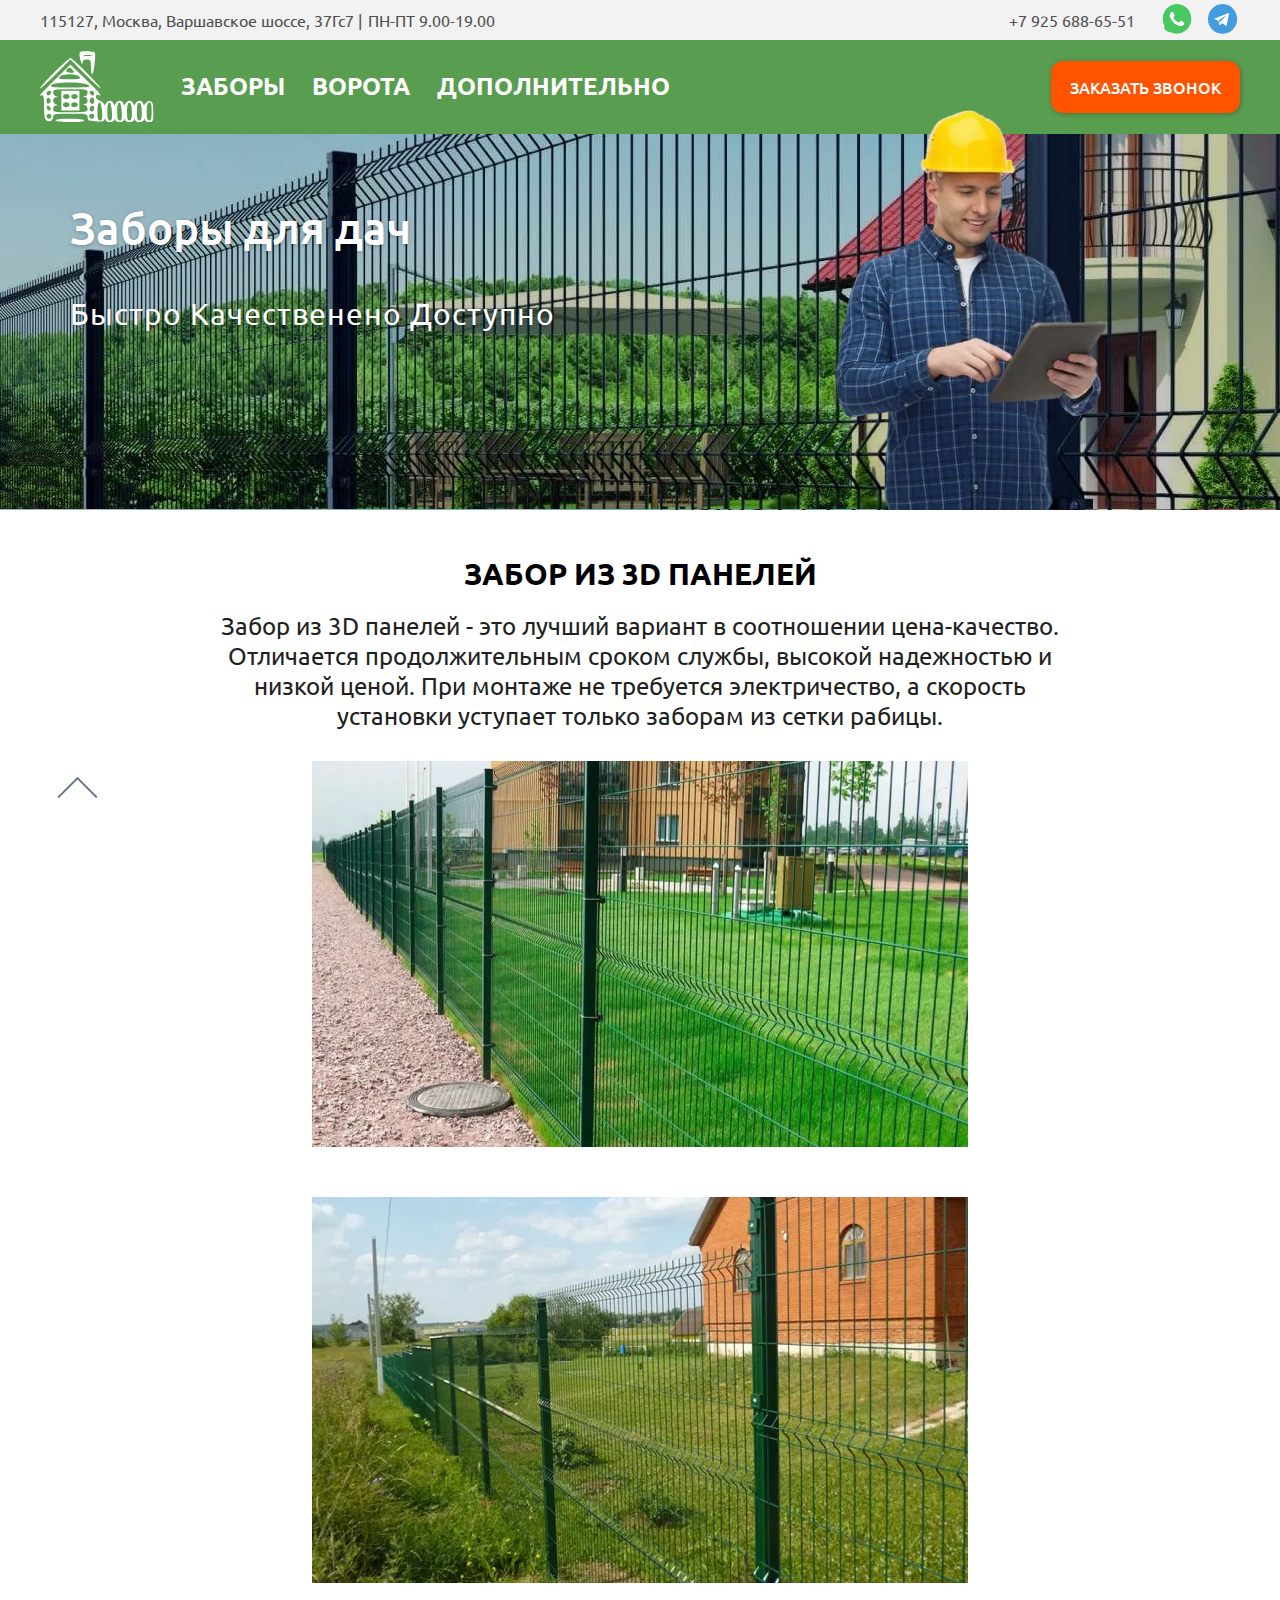
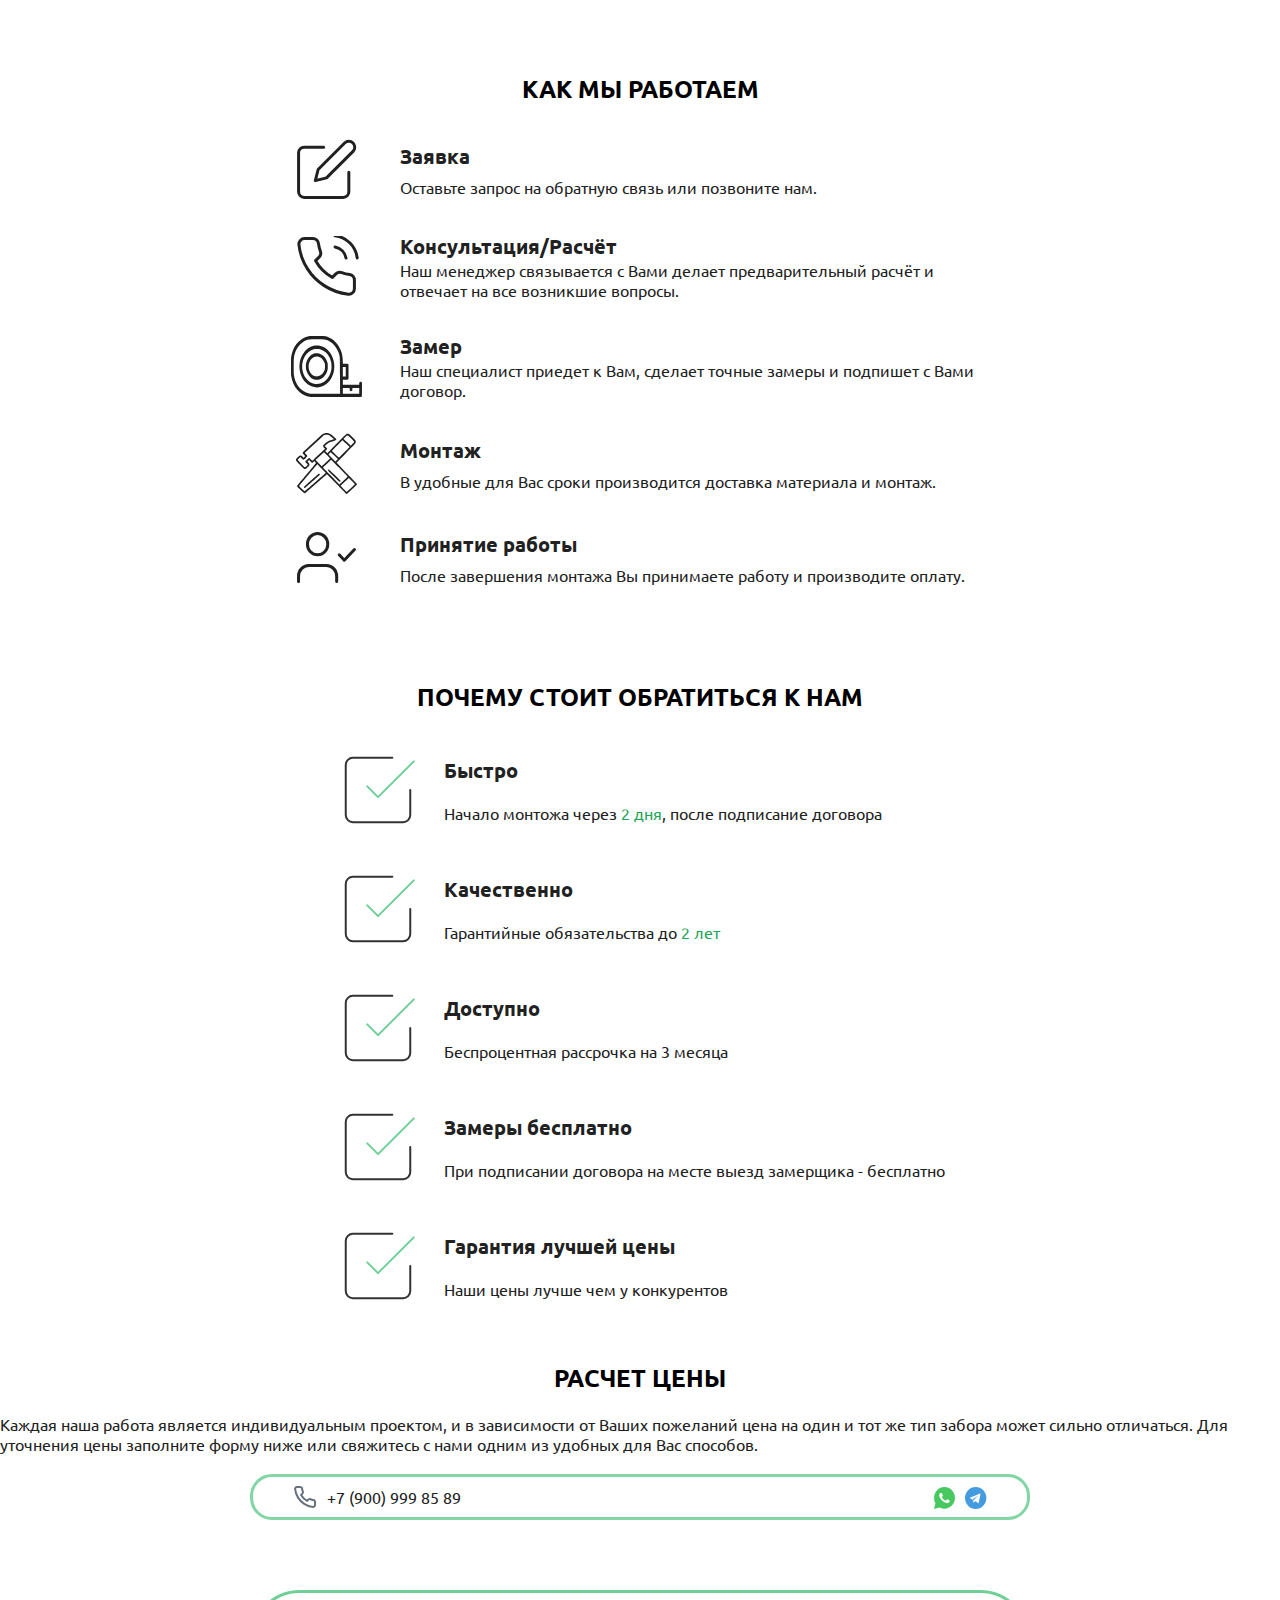
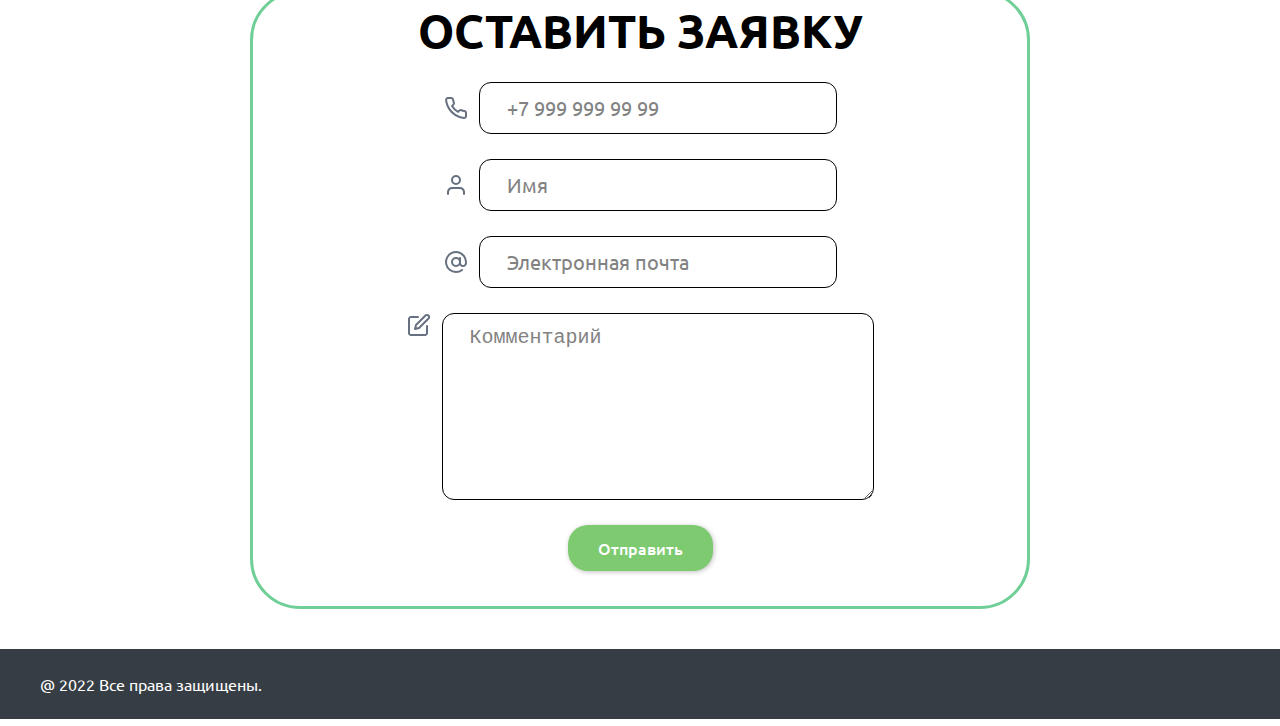
==== commit 78e9e8c1: "fixed menu, price, text, script" ====
--- a/3d_panels.html
+++ b/3d_panels.html
@@ -23,15 +23,15 @@
         <span>+7 925 688-65-51</span>         <span class="header__line_info__network">             <a href="#">-                <svg width="30" height="31" viewBox="0 0 30 31" fill="none" xmlns="http://www.w3.org/2000/svg">-                    <ellipse cx="15.0885" cy="15.791" rx="14.7555" ry="15.209" fill="white"/>-                    <path d="M20.9369 9.75563C19.4794 8.2585 17.5359 7.42676 15.4846 7.42676C11.2199 7.42676 7.76492 10.9755 7.76492 15.356C7.76492 16.7423 8.14281 18.1285 8.79061 19.2929L7.71094 23.3962L11.8137 22.2872C12.9473 22.8971 14.189 23.2298 15.4846 23.2298C19.7493 23.2298 23.2042 19.6811 23.2042 15.3006C23.1502 13.2489 22.3945 11.2528 20.9369 9.75563ZM19.2094 18.1839C19.0475 18.6275 18.2917 19.0711 17.9138 19.1266C17.5899 19.182 17.1581 19.182 16.7262 19.0711C16.4563 18.9602 16.0784 18.8493 15.6465 18.6275C13.7031 17.7958 12.4615 15.7996 12.3535 15.6333C12.2456 15.5224 11.5438 14.5797 11.5438 13.5816C11.5438 12.5836 12.0296 12.14 12.1916 11.9182C12.3535 11.6964 12.5695 11.6964 12.7314 11.6964C12.8394 11.6964 13.0013 11.6964 13.1093 11.6964C13.2173 11.6964 13.3792 11.6409 13.5412 12.0291C13.7031 12.4172 14.081 13.4153 14.135 13.4707C14.189 13.5816 14.189 13.6925 14.135 13.8034C14.081 13.9143 14.027 14.0252 13.919 14.1361C13.8111 14.247 13.7031 14.4134 13.6491 14.4688C13.5412 14.5797 13.4332 14.6906 13.5412 14.857C13.6491 15.0788 14.027 15.6887 14.6208 16.2432C15.3766 16.9086 15.9704 17.1304 16.1864 17.2413C16.4023 17.3522 16.5103 17.2968 16.6182 17.1859C16.7262 17.075 17.1041 16.6314 17.212 16.4096C17.32 16.1878 17.482 16.2432 17.6439 16.2987C17.8059 16.3541 18.7776 16.8532 18.9395 16.9641C19.1555 17.075 19.2634 17.1304 19.3174 17.1859C19.3714 17.3522 19.3714 17.7404 19.2094 18.1839Z" fill="#48C95F"/>+                <svg width="21" height="22" viewBox="0 0 21 22" fill="none" xmlns="http://www.w3.org/2000/svg">+                    <circle cx="10.5" cy="10.5" r="9.5" fill="white"/>+                    <path d="M17.9268 3.20833C15.9512 1.14583 13.3171 0 10.5366 0C4.7561 0 0.0731696 4.88889 0.0731696 10.9236C0.0731696 12.8333 0.585366 14.7431 1.46341 16.3472L0 22L5.56098 20.4722C7.09756 21.3125 8.78049 21.7708 10.5366 21.7708C16.3171 21.7708 21 16.8819 21 10.8472C20.9268 8.02083 19.9024 5.27083 17.9268 3.20833ZM15.5854 14.8194C15.3659 15.4306 14.3415 16.0417 13.8293 16.1181C13.3902 16.1944 12.8049 16.1944 12.2195 16.0417C11.8537 15.8889 11.3415 15.7361 10.7561 15.4306C8.12195 14.2847 6.43903 11.5347 6.29268 11.3056C6.14634 11.1528 5.19512 9.85417 5.19512 8.47917C5.19512 7.10417 5.85366 6.49305 6.07317 6.1875C6.29268 5.88194 6.58536 5.88194 6.80488 5.88194C6.95122 5.88194 7.17073 5.88194 7.31707 5.88194C7.46341 5.88194 7.68293 5.80556 7.90244 6.34028C8.12195 6.875 8.63414 8.25 8.70731 8.32639C8.78049 8.47917 8.78049 8.63194 8.70731 8.78472C8.63414 8.9375 8.56097 9.09028 8.41463 9.24305C8.26829 9.39583 8.12195 9.625 8.04878 9.70139C7.90244 9.85417 7.7561 10.0069 7.90244 10.2361C8.04878 10.5417 8.56097 11.3819 9.36585 12.1458C10.3902 13.0625 11.1951 13.3681 11.4878 13.5208C11.7805 13.6736 11.9268 13.5972 12.0732 13.4444C12.2195 13.2917 12.7317 12.6806 12.878 12.375C13.0244 12.0694 13.2439 12.1458 13.4634 12.2222C13.6829 12.2986 15 12.9861 15.2195 13.1389C15.5122 13.2917 15.6585 13.3681 15.7317 13.4444C15.8049 13.6736 15.8049 14.2083 15.5854 14.8194Z" fill="#48C95F"/>                 </svg>             </a>             <a href="#">-                <svg width="31" height="31" viewBox="0 0 31 31" fill="none" xmlns="http://www.w3.org/2000/svg">-                    <ellipse cx="15.6882" cy="15.791" rx="14.7556" ry="15.209" fill="white"/>-                    <path d="M7.83101 16.0761L11.2234 17.3799L12.5458 21.7655C12.6033 22.0618 12.9483 22.1211 13.1783 21.9433L15.0757 20.3431C15.2482 20.1653 15.5357 20.1653 15.7657 20.3431L19.1581 22.8915C19.3881 23.0693 19.7331 22.9508 19.7906 22.6544L22.3205 10.2089C22.378 9.91256 22.0905 9.61624 21.803 9.73477L7.83101 15.3056C7.48602 15.4242 7.48602 15.9575 7.83101 16.0761ZM12.3734 16.728L19.0431 12.5202C19.1581 12.4609 19.2731 12.6387 19.1581 12.698L13.6958 17.9725C13.5233 18.1503 13.3508 18.3874 13.3508 18.6837L13.1783 20.1061C13.1783 20.2839 12.8908 20.3431 12.8333 20.1061L12.1433 17.4984C11.9709 17.2021 12.0859 16.8465 12.3734 16.728Z" fill="#449CE0"/>+                <svg width="22" height="22" viewBox="0 0 22 22" fill="none" xmlns="http://www.w3.org/2000/svg">+                    <ellipse cx="10.6721" cy="11" rx="10.6721" ry="11" fill="#449CE0"/>+                    <path d="M4.98987 11.2063L7.44344 12.1493L8.39991 15.3212C8.44149 15.5355 8.69101 15.5784 8.85735 15.4498L10.2297 14.2925C10.3544 14.1639 10.5624 14.1639 10.7287 14.2925L13.1823 16.1356C13.3486 16.2642 13.5981 16.1785 13.6397 15.9642L15.4695 6.96285C15.5111 6.74853 15.3031 6.53421 15.0952 6.61994L4.98987 10.6491C4.74036 10.7348 4.74036 11.1206 4.98987 11.2063ZM8.27515 11.6778L13.0991 8.63452C13.1823 8.59166 13.2654 8.72025 13.1823 8.76311L9.23162 12.578C9.10686 12.7066 8.9821 12.878 8.9821 13.0923L8.85735 14.121C8.85735 14.2496 8.64942 14.2925 8.60783 14.121L8.1088 12.2351C7.98404 12.0207 8.06722 11.7636 8.27515 11.6778Z" fill="white"/>                 </svg>             </a>         </span>@@ -39,7 +39,7 @@
 </div>     <div class="menu--fixed">     <nav class="header__navbar">-        <div class="menu__item--logo hidden">+        <div class="menu__item--logo mob-logo hidden">             <a href="index.html" style="display: block;">                 <svg class="logotip" width="99" height="62" viewBox="0 0 99 62" fill="#fff" xmlns="http://www.w3.org/2000/svg">     <path fill-rule="evenodd" clip-rule="evenodd" d="M34.7285 6.20215C34.502 5.14062 34.3496 4.06543 34.3232 3.21387C34.2354 0.348633 34.9102 0 40.5566 0C44.04 0 47.2002 0.50293 47.5801 1.11816C48.7061 2.94531 46.7686 20 45.4336 20C44.7588 20 44.2061 17.1074 44.2061 13.5713C44.2061 7.66699 43.915 7.14258 40.6406 7.14258C38.2334 7.14258 37.043 7.95605 36.9756 9.64258C36.8906 11.7803 36.6982 11.7285 35.6494 9.28613C35.2998 8.47168 34.9717 7.34473 34.7285 6.20215ZM38.1455 3.86523C39.9092 4.20605 42.7988 4.20605 44.5625 3.86523C46.3262 3.52441 44.8828 3.24609 41.3535 3.24609C37.8242 3.24609 36.3818 3.52441 38.1455 3.86523ZM0 32.1426C0 31.3887 5.60156 25.1328 12.4473 18.2432C19.2939 11.3516 25.5635 5.71387 26.3809 5.71387C28.2812 5.71387 53.5645 31.0996 52.6133 32.0527C52.2217 32.4453 46.1709 27.001 39.1689 19.9541L26.4375 7.13965L13.2188 20.3271C5.94727 27.5801 0 32.8975 0 32.1426ZM0 38.0596C0 37.7803 5.93066 31.7031 13.1807 24.5576L26.3613 11.5645L39.3721 23.9961C52.0859 36.1455 54.9434 39.7158 50.623 38.0547C49.3096 37.5498 48.4834 38.0576 48.4834 39.3652C48.4834 40.5381 50.0879 42.1104 52.0488 42.8574C54.0098 43.6045 55.6338 45.0342 55.6562 46.0361C55.6826 47.0957 56.3086 46.8115 57.1543 45.3574C58.9746 42.2256 62.5498 42.1172 63.7139 45.1553C64.5234 47.2695 64.6992 47.2695 65.8799 45.1553C67.5322 42.1953 71.1357 42.1953 72.2695 45.1553C73.0791 47.2695 73.2549 47.2695 74.4355 45.1553C76.0889 42.1953 79.6924 42.1953 80.8252 45.1553C81.6357 47.2695 81.8105 47.2695 82.9912 45.1553C84.6172 42.2441 88.2422 42.1797 89.3389 45.041C90.0703 46.9531 90.3965 46.9229 91.9395 44.8096C92.9912 43.3701 94.6523 42.7568 96.0479 43.2939C97.8662 43.9932 98.3936 46.1348 98.3936 52.8125C98.3936 61.0498 98.2373 61.4287 94.8291 61.4287C92.8682 61.4287 91.2129 60.626 91.1514 59.6426C91.0615 58.2139 90.8945 58.2139 90.3203 59.6426C89.9238 60.626 88.0498 61.4287 86.1543 61.4287C84.2598 61.4287 82.6562 60.626 82.5957 59.6426C82.5059 58.2139 82.3389 58.2139 81.7637 59.6426C80.8271 61.9688 74.1865 61.9688 74.0391 59.6426C73.9492 58.2139 73.7822 58.2139 73.208 59.6426C72.8115 60.626 70.9375 61.4287 69.043 61.4287C67.1475 61.4287 65.5449 60.626 65.4834 59.6426C65.3936 58.2139 65.2266 58.2139 64.6523 59.6426C63.7148 61.9697 57.0469 61.9697 57.0186 59.6426C57.001 58.2646 56.7295 58.2783 55.8252 59.707C55.0576 60.917 52.7246 61.3232 49.0732 60.8799C46.0039 60.5088 43.0127 60.1572 42.4238 60.1016C41.834 60.0459 41.3535 58.7139 41.3535 57.1426C41.3535 54.4668 40.4023 54.2861 26.3809 54.2861C12.6396 54.2861 11.4082 54.5088 11.4082 56.9902C11.4082 60.1787 8.41602 61.6797 5.57422 59.9189C4.14355 59.0303 3.56445 55.6758 3.56445 48.2646C3.56445 40.7002 3.07715 37.9541 1.78223 38.2139C0.802734 38.4102 0 38.3418 0 38.0596ZM26.5547 18.5713C29.7178 18.5713 30.0215 18.2402 28.5195 16.4287C26.5879 14.0967 25.2432 13.7598 23.7666 15.2383C21.8008 17.209 22.9395 18.5713 26.5547 18.5713ZM25.668 24.2861C34.6904 24.2861 35.7734 24.0146 34.2236 22.1426C33.1016 20.7881 29.9561 20 25.668 20C21.3799 20 18.2344 20.7881 17.1113 22.1426C15.5615 24.0146 16.6455 24.2861 25.668 24.2861ZM26.4795 31.4287C42.8516 31.4287 44.4629 31.21 41.9824 29.3311C37.9971 26.3096 12.4756 26.2744 9.98145 29.2861C8.41895 31.1719 10.3984 31.4287 26.4795 31.4287ZM38.8584 38.7373C40.3486 38.6387 41.3535 37.4199 41.3535 35.7139C41.3535 33.0381 40.4023 32.8574 26.3809 32.8574C12.5488 32.8574 11.4082 33.0674 11.4082 35.6104C11.4082 37.123 12.5312 38.6553 13.9033 39.0156C16.2803 39.6367 16.2803 39.6768 13.9033 39.834C13.1455 39.8848 12.5 40.2383 12.0557 40.793C11.6465 41.3037 11.4082 41.9834 11.4082 42.7529C11.4082 44.2656 12.5312 45.7988 13.9033 46.1582C16.2803 46.7803 16.2803 46.8203 13.9033 46.9775C12.4131 47.0762 11.4082 48.2939 11.4082 50C11.4082 52.6758 12.3594 52.8574 26.3809 52.8574C40.2129 52.8574 41.3535 52.6475 41.3535 50.1045C41.3535 48.5918 40.2305 47.0586 38.8584 46.6982C37.917 46.4521 37.3486 46.2979 37.1533 46.1904C36.8545 46.0273 37.4229 45.9746 38.8584 45.8799C40.3145 45.7832 41.3535 44.5674 41.3535 42.9619C41.3535 41.4482 40.2305 39.916 38.8584 39.5557C37.9609 39.3213 37.4023 39.1699 37.1826 39.0635C36.8203 38.8877 37.3789 38.835 38.8584 38.7373ZM5.7041 36.5469C5.7041 39.0703 8.77441 38.6318 9.65527 35.9824C9.96582 35.0488 9.20312 34.2861 7.96094 34.2861C6.71875 34.2861 5.7041 35.3027 5.7041 36.5469ZM18.5381 51.4287V42.8574V34.2861H26.3809H34.2236V42.8574V51.4287H26.3809H18.5381ZM45.3652 38.2441C46.2959 38.5557 47.0576 37.791 47.0576 36.5469C47.0576 35.3027 46.043 34.2861 44.8008 34.2861C42.2822 34.2861 42.7197 37.3613 45.3652 38.2441ZM22.8154 41.4287C24.4004 41.4287 25.668 40.4756 25.668 39.2861C25.668 38.0957 24.4004 37.1426 22.8154 37.1426C21.2314 37.1426 19.9639 38.0957 19.9639 39.2861C19.9639 40.4756 21.2314 41.4287 22.8154 41.4287ZM29.9463 41.4287C31.5303 41.4287 32.7979 40.4756 32.7979 39.2861C32.7979 38.0957 31.5303 37.1426 29.9463 37.1426C28.3613 37.1426 27.0938 38.0957 27.0938 39.2861C27.0938 40.4756 28.3613 41.4287 29.9463 41.4287ZM7.48633 45.3574C8.46777 45.0303 9.26855 43.9043 9.26855 42.8574C9.26855 41.8096 8.46777 40.6846 7.48633 40.3574C6.42578 40.0029 5.7041 41.0156 5.7041 42.8574C5.7041 44.6982 6.42578 45.7119 7.48633 45.3574ZM45.7158 45.7139C46.4551 45.7139 47.0576 44.4287 47.0576 42.8574C47.0576 39.8447 44.9834 39.0127 43.4932 41.4287C42.4531 43.1143 43.8027 45.7139 45.7158 45.7139ZM22.8154 48.5713C24.4004 48.5713 25.668 47.6182 25.668 46.4287C25.668 45.2383 24.4004 44.2861 22.8154 44.2861C21.2314 44.2861 19.9639 45.2383 19.9639 46.4287C19.9639 47.6182 21.2314 48.5713 22.8154 48.5713ZM29.9463 48.5713C31.5303 48.5713 32.7979 47.6182 32.7979 46.4287C32.7979 45.2383 31.5303 44.2861 29.9463 44.2861C28.3613 44.2861 27.0938 45.2383 27.0938 46.4287C27.0938 47.6182 28.3613 48.5713 29.9463 48.5713ZM52.123 60C53.8945 60 54.251 58.5225 53.9053 52.6133C53.2881 42.0312 49.9102 41.5332 49.9102 52.0244C49.9102 58.2812 50.3877 60 52.123 60ZM60.6787 60C62.4502 60 62.8066 58.5225 62.4619 52.6133C61.8438 42.0312 58.4658 41.5332 58.4658 52.0244C58.4658 58.2812 58.9434 60 60.6787 60ZM69.2354 60C71.0059 60 71.3623 58.5225 71.0176 52.6133C70.4004 42.0312 67.0215 41.5332 67.0215 52.0244C67.0215 58.2812 67.5 60 69.2354 60ZM77.7168 60C79.3301 60 79.8555 58.2627 79.8555 52.9414C79.8555 46.2695 78.5244 43.2383 76.4893 45.2773C75.9883 45.7803 75.5781 49.2969 75.5781 53.0957C75.5781 58.2803 76.1113 60 77.7168 60ZM86.2725 60C87.8857 60 88.4121 58.2627 88.4121 52.9414C88.4121 46.2695 87.0801 43.2383 85.0449 45.2773C84.7861 45.5381 84.5508 46.6074 84.3848 48.1064C84.2295 49.501 84.1338 51.2656 84.1338 53.0957C84.1338 58.2803 84.667 60 86.2725 60ZM94.8291 60C96.4717 60 96.9678 58.1738 96.9678 52.1426C96.9678 44.8643 96.0068 42.8682 93.6406 45.2383C93.1182 45.7617 92.6904 49.2969 92.6904 53.0957C92.6904 58.2803 93.2236 60 94.8291 60ZM5.92383 49.1973C6.47852 51.874 9.26855 52.3457 9.26855 49.7617C9.26855 48.8457 8.40625 47.8076 7.34961 47.4541C6.15039 47.0547 5.61719 47.707 5.92383 49.1973ZM46.8818 50.3301C46.9941 49.96 47.0576 49.5723 47.0576 49.2012C47.0576 46.8447 44.8047 46.4453 43.4932 48.5713C42.3291 50.457 44.0352 53.1318 45.7305 52.0811C46.2217 51.7773 46.6523 51.0918 46.8818 50.3301ZM7.84277 58.5713C9.01953 58.5713 9.98145 57.6074 9.98145 56.4287C9.98145 55.25 9.01953 54.2861 7.84277 54.2861C6.66602 54.2861 5.7041 55.25 5.7041 56.4287C5.7041 57.6074 6.66602 58.5713 7.84277 58.5713ZM44.9189 58.5713C46.0957 58.5713 47.0576 57.6074 47.0576 56.4287C47.0576 55.25 46.0957 54.2861 44.9189 54.2861C43.7422 54.2861 42.7803 55.25 42.7803 56.4287C42.7803 57.6074 43.7422 58.5713 44.9189 58.5713ZM26.4648 61.4287C19.8438 61.4287 14.0312 60.7861 13.5469 60C12.9834 59.0869 17.334 58.5713 25.584 58.5713C33.2461 58.5713 38.502 59.1533 38.502 60C38.502 60.8398 33.5391 61.4287 26.4648 61.4287Z" fill="#fff"/>@@ -48,8 +48,8 @@
         </div>          <ul class="menu menu--mob">-            <li class="menu__item--logo">-                <a href="index.html" style="display: block;">+            <li class="menu__item--logo menu__desk-logo">+                <a href="index.html">                     <svg class="logotip" width="99" height="62" viewBox="0 0 99 62" fill="#fff" xmlns="http://www.w3.org/2000/svg">     <path fill-rule="evenodd" clip-rule="evenodd" d="M34.7285 6.20215C34.502 5.14062 34.3496 4.06543 34.3232 3.21387C34.2354 0.348633 34.9102 0 40.5566 0C44.04 0 47.2002 0.50293 47.5801 1.11816C48.7061 2.94531 46.7686 20 45.4336 20C44.7588 20 44.2061 17.1074 44.2061 13.5713C44.2061 7.66699 43.915 7.14258 40.6406 7.14258C38.2334 7.14258 37.043 7.95605 36.9756 9.64258C36.8906 11.7803 36.6982 11.7285 35.6494 9.28613C35.2998 8.47168 34.9717 7.34473 34.7285 6.20215ZM38.1455 3.86523C39.9092 4.20605 42.7988 4.20605 44.5625 3.86523C46.3262 3.52441 44.8828 3.24609 41.3535 3.24609C37.8242 3.24609 36.3818 3.52441 38.1455 3.86523ZM0 32.1426C0 31.3887 5.60156 25.1328 12.4473 18.2432C19.2939 11.3516 25.5635 5.71387 26.3809 5.71387C28.2812 5.71387 53.5645 31.0996 52.6133 32.0527C52.2217 32.4453 46.1709 27.001 39.1689 19.9541L26.4375 7.13965L13.2188 20.3271C5.94727 27.5801 0 32.8975 0 32.1426ZM0 38.0596C0 37.7803 5.93066 31.7031 13.1807 24.5576L26.3613 11.5645L39.3721 23.9961C52.0859 36.1455 54.9434 39.7158 50.623 38.0547C49.3096 37.5498 48.4834 38.0576 48.4834 39.3652C48.4834 40.5381 50.0879 42.1104 52.0488 42.8574C54.0098 43.6045 55.6338 45.0342 55.6562 46.0361C55.6826 47.0957 56.3086 46.8115 57.1543 45.3574C58.9746 42.2256 62.5498 42.1172 63.7139 45.1553C64.5234 47.2695 64.6992 47.2695 65.8799 45.1553C67.5322 42.1953 71.1357 42.1953 72.2695 45.1553C73.0791 47.2695 73.2549 47.2695 74.4355 45.1553C76.0889 42.1953 79.6924 42.1953 80.8252 45.1553C81.6357 47.2695 81.8105 47.2695 82.9912 45.1553C84.6172 42.2441 88.2422 42.1797 89.3389 45.041C90.0703 46.9531 90.3965 46.9229 91.9395 44.8096C92.9912 43.3701 94.6523 42.7568 96.0479 43.2939C97.8662 43.9932 98.3936 46.1348 98.3936 52.8125C98.3936 61.0498 98.2373 61.4287 94.8291 61.4287C92.8682 61.4287 91.2129 60.626 91.1514 59.6426C91.0615 58.2139 90.8945 58.2139 90.3203 59.6426C89.9238 60.626 88.0498 61.4287 86.1543 61.4287C84.2598 61.4287 82.6562 60.626 82.5957 59.6426C82.5059 58.2139 82.3389 58.2139 81.7637 59.6426C80.8271 61.9688 74.1865 61.9688 74.0391 59.6426C73.9492 58.2139 73.7822 58.2139 73.208 59.6426C72.8115 60.626 70.9375 61.4287 69.043 61.4287C67.1475 61.4287 65.5449 60.626 65.4834 59.6426C65.3936 58.2139 65.2266 58.2139 64.6523 59.6426C63.7148 61.9697 57.0469 61.9697 57.0186 59.6426C57.001 58.2646 56.7295 58.2783 55.8252 59.707C55.0576 60.917 52.7246 61.3232 49.0732 60.8799C46.0039 60.5088 43.0127 60.1572 42.4238 60.1016C41.834 60.0459 41.3535 58.7139 41.3535 57.1426C41.3535 54.4668 40.4023 54.2861 26.3809 54.2861C12.6396 54.2861 11.4082 54.5088 11.4082 56.9902C11.4082 60.1787 8.41602 61.6797 5.57422 59.9189C4.14355 59.0303 3.56445 55.6758 3.56445 48.2646C3.56445 40.7002 3.07715 37.9541 1.78223 38.2139C0.802734 38.4102 0 38.3418 0 38.0596ZM26.5547 18.5713C29.7178 18.5713 30.0215 18.2402 28.5195 16.4287C26.5879 14.0967 25.2432 13.7598 23.7666 15.2383C21.8008 17.209 22.9395 18.5713 26.5547 18.5713ZM25.668 24.2861C34.6904 24.2861 35.7734 24.0146 34.2236 22.1426C33.1016 20.7881 29.9561 20 25.668 20C21.3799 20 18.2344 20.7881 17.1113 22.1426C15.5615 24.0146 16.6455 24.2861 25.668 24.2861ZM26.4795 31.4287C42.8516 31.4287 44.4629 31.21 41.9824 29.3311C37.9971 26.3096 12.4756 26.2744 9.98145 29.2861C8.41895 31.1719 10.3984 31.4287 26.4795 31.4287ZM38.8584 38.7373C40.3486 38.6387 41.3535 37.4199 41.3535 35.7139C41.3535 33.0381 40.4023 32.8574 26.3809 32.8574C12.5488 32.8574 11.4082 33.0674 11.4082 35.6104C11.4082 37.123 12.5312 38.6553 13.9033 39.0156C16.2803 39.6367 16.2803 39.6768 13.9033 39.834C13.1455 39.8848 12.5 40.2383 12.0557 40.793C11.6465 41.3037 11.4082 41.9834 11.4082 42.7529C11.4082 44.2656 12.5312 45.7988 13.9033 46.1582C16.2803 46.7803 16.2803 46.8203 13.9033 46.9775C12.4131 47.0762 11.4082 48.2939 11.4082 50C11.4082 52.6758 12.3594 52.8574 26.3809 52.8574C40.2129 52.8574 41.3535 52.6475 41.3535 50.1045C41.3535 48.5918 40.2305 47.0586 38.8584 46.6982C37.917 46.4521 37.3486 46.2979 37.1533 46.1904C36.8545 46.0273 37.4229 45.9746 38.8584 45.8799C40.3145 45.7832 41.3535 44.5674 41.3535 42.9619C41.3535 41.4482 40.2305 39.916 38.8584 39.5557C37.9609 39.3213 37.4023 39.1699 37.1826 39.0635C36.8203 38.8877 37.3789 38.835 38.8584 38.7373ZM5.7041 36.5469C5.7041 39.0703 8.77441 38.6318 9.65527 35.9824C9.96582 35.0488 9.20312 34.2861 7.96094 34.2861C6.71875 34.2861 5.7041 35.3027 5.7041 36.5469ZM18.5381 51.4287V42.8574V34.2861H26.3809H34.2236V42.8574V51.4287H26.3809H18.5381ZM45.3652 38.2441C46.2959 38.5557 47.0576 37.791 47.0576 36.5469C47.0576 35.3027 46.043 34.2861 44.8008 34.2861C42.2822 34.2861 42.7197 37.3613 45.3652 38.2441ZM22.8154 41.4287C24.4004 41.4287 25.668 40.4756 25.668 39.2861C25.668 38.0957 24.4004 37.1426 22.8154 37.1426C21.2314 37.1426 19.9639 38.0957 19.9639 39.2861C19.9639 40.4756 21.2314 41.4287 22.8154 41.4287ZM29.9463 41.4287C31.5303 41.4287 32.7979 40.4756 32.7979 39.2861C32.7979 38.0957 31.5303 37.1426 29.9463 37.1426C28.3613 37.1426 27.0938 38.0957 27.0938 39.2861C27.0938 40.4756 28.3613 41.4287 29.9463 41.4287ZM7.48633 45.3574C8.46777 45.0303 9.26855 43.9043 9.26855 42.8574C9.26855 41.8096 8.46777 40.6846 7.48633 40.3574C6.42578 40.0029 5.7041 41.0156 5.7041 42.8574C5.7041 44.6982 6.42578 45.7119 7.48633 45.3574ZM45.7158 45.7139C46.4551 45.7139 47.0576 44.4287 47.0576 42.8574C47.0576 39.8447 44.9834 39.0127 43.4932 41.4287C42.4531 43.1143 43.8027 45.7139 45.7158 45.7139ZM22.8154 48.5713C24.4004 48.5713 25.668 47.6182 25.668 46.4287C25.668 45.2383 24.4004 44.2861 22.8154 44.2861C21.2314 44.2861 19.9639 45.2383 19.9639 46.4287C19.9639 47.6182 21.2314 48.5713 22.8154 48.5713ZM29.9463 48.5713C31.5303 48.5713 32.7979 47.6182 32.7979 46.4287C32.7979 45.2383 31.5303 44.2861 29.9463 44.2861C28.3613 44.2861 27.0938 45.2383 27.0938 46.4287C27.0938 47.6182 28.3613 48.5713 29.9463 48.5713ZM52.123 60C53.8945 60 54.251 58.5225 53.9053 52.6133C53.2881 42.0312 49.9102 41.5332 49.9102 52.0244C49.9102 58.2812 50.3877 60 52.123 60ZM60.6787 60C62.4502 60 62.8066 58.5225 62.4619 52.6133C61.8438 42.0312 58.4658 41.5332 58.4658 52.0244C58.4658 58.2812 58.9434 60 60.6787 60ZM69.2354 60C71.0059 60 71.3623 58.5225 71.0176 52.6133C70.4004 42.0312 67.0215 41.5332 67.0215 52.0244C67.0215 58.2812 67.5 60 69.2354 60ZM77.7168 60C79.3301 60 79.8555 58.2627 79.8555 52.9414C79.8555 46.2695 78.5244 43.2383 76.4893 45.2773C75.9883 45.7803 75.5781 49.2969 75.5781 53.0957C75.5781 58.2803 76.1113 60 77.7168 60ZM86.2725 60C87.8857 60 88.4121 58.2627 88.4121 52.9414C88.4121 46.2695 87.0801 43.2383 85.0449 45.2773C84.7861 45.5381 84.5508 46.6074 84.3848 48.1064C84.2295 49.501 84.1338 51.2656 84.1338 53.0957C84.1338 58.2803 84.667 60 86.2725 60ZM94.8291 60C96.4717 60 96.9678 58.1738 96.9678 52.1426C96.9678 44.8643 96.0068 42.8682 93.6406 45.2383C93.1182 45.7617 92.6904 49.2969 92.6904 53.0957C92.6904 58.2803 93.2236 60 94.8291 60ZM5.92383 49.1973C6.47852 51.874 9.26855 52.3457 9.26855 49.7617C9.26855 48.8457 8.40625 47.8076 7.34961 47.4541C6.15039 47.0547 5.61719 47.707 5.92383 49.1973ZM46.8818 50.3301C46.9941 49.96 47.0576 49.5723 47.0576 49.2012C47.0576 46.8447 44.8047 46.4453 43.4932 48.5713C42.3291 50.457 44.0352 53.1318 45.7305 52.0811C46.2217 51.7773 46.6523 51.0918 46.8818 50.3301ZM7.84277 58.5713C9.01953 58.5713 9.98145 57.6074 9.98145 56.4287C9.98145 55.25 9.01953 54.2861 7.84277 54.2861C6.66602 54.2861 5.7041 55.25 5.7041 56.4287C5.7041 57.6074 6.66602 58.5713 7.84277 58.5713ZM44.9189 58.5713C46.0957 58.5713 47.0576 57.6074 47.0576 56.4287C47.0576 55.25 46.0957 54.2861 44.9189 54.2861C43.7422 54.2861 42.7803 55.25 42.7803 56.4287C42.7803 57.6074 43.7422 58.5713 44.9189 58.5713ZM26.4648 61.4287C19.8438 61.4287 14.0312 60.7861 13.5469 60C12.9834 59.0869 17.334 58.5713 25.584 58.5713C33.2461 58.5713 38.502 59.1533 38.502 60C38.502 60.8398 33.5391 61.4287 26.4648 61.4287Z" fill="#fff"/> </svg>@@ -94,7 +94,7 @@
         <article class="banner" style="background-image: url('images/banner/bg-3d_panels.png');">     <div class="banner--hide">         <h2 class="banner__title">Заборы для дач</h2>-        <p class="banner__paragraph">Быстро  Качественено  Надежно</p>+        <p class="banner__paragraph">Быстро  Качественено  Доступно</p>     </div> </article> @@ -109,7 +109,7 @@
 </div>          <section class="icon_text we_work">-    <h2 class="icon_text__title title__section">Как стоит обратиться к нам</h2>+    <h2 class="icon_text__title title__section">Как мы работаем</h2>     <div class="icon_text__list">         <div class="icon_text__item">     <div class="icon_text__item__icon we_work__icon icon--svg" style="-webkit-mask-image: url('./images/icons/we_work/edit.svg'); mask-image: url('./images/icons/we_work/edit.svg');"></div>@@ -140,8 +140,32 @@
 </section>          <section class="icon_text benefist">-    <h2 class="icon_text__title title__section">Почему мы работаем</h2>+    <h2 class="icon_text__title title__section">Почему стоит обратиться к нам</h2>     <div class="icon_text__list">+        <div class="icon_text__item">+    <svg class="icon_text__item__icon" width="86" height="86" viewBox="0 0 86 86" fill="none" xmlns="http://www.w3.org/2000/svg">+        <path d="M32.25 39.4163L43 50.1663L78.8333 14.333" stroke="#6FCF97" stroke-width="2" stroke-linecap="round" stroke-linejoin="round"/>+        <path d="M75.25 43V68.0833C75.25 69.9841 74.4949 71.8069 73.1509 73.1509C71.8069 74.4949 69.9841 75.25 68.0833 75.25H17.9167C16.0159 75.25 14.1931 74.4949 12.8491 73.1509C11.5051 71.8069 10.75 69.9841 10.75 68.0833V17.9167C10.75 16.0159 11.5051 14.1931 12.8491 12.8491C14.1931 11.5051 16.0159 10.75 17.9167 10.75H57.3333" stroke="#333333" stroke-width="2" stroke-linecap="round" stroke-linejoin="round"/>+    </svg>+    <h3 class="icon_text__item__title">Быстро</h3>+    <p class="icon_text__item__paragraph">Начало монтожа через <span class='attent'>2 дня</span>, после подписание договора</p>+</div>+        <div class="icon_text__item">+    <svg class="icon_text__item__icon" width="86" height="86" viewBox="0 0 86 86" fill="none" xmlns="http://www.w3.org/2000/svg">+        <path d="M32.25 39.4163L43 50.1663L78.8333 14.333" stroke="#6FCF97" stroke-width="2" stroke-linecap="round" stroke-linejoin="round"/>+        <path d="M75.25 43V68.0833C75.25 69.9841 74.4949 71.8069 73.1509 73.1509C71.8069 74.4949 69.9841 75.25 68.0833 75.25H17.9167C16.0159 75.25 14.1931 74.4949 12.8491 73.1509C11.5051 71.8069 10.75 69.9841 10.75 68.0833V17.9167C10.75 16.0159 11.5051 14.1931 12.8491 12.8491C14.1931 11.5051 16.0159 10.75 17.9167 10.75H57.3333" stroke="#333333" stroke-width="2" stroke-linecap="round" stroke-linejoin="round"/>+    </svg>+    <h3 class="icon_text__item__title">Качественно</h3>+    <p class="icon_text__item__paragraph">Гарантийные обязательства до <span class='attent'>2 лет</span></p>+</div>+        <div class="icon_text__item">+    <svg class="icon_text__item__icon" width="86" height="86" viewBox="0 0 86 86" fill="none" xmlns="http://www.w3.org/2000/svg">+        <path d="M32.25 39.4163L43 50.1663L78.8333 14.333" stroke="#6FCF97" stroke-width="2" stroke-linecap="round" stroke-linejoin="round"/>+        <path d="M75.25 43V68.0833C75.25 69.9841 74.4949 71.8069 73.1509 73.1509C71.8069 74.4949 69.9841 75.25 68.0833 75.25H17.9167C16.0159 75.25 14.1931 74.4949 12.8491 73.1509C11.5051 71.8069 10.75 69.9841 10.75 68.0833V17.9167C10.75 16.0159 11.5051 14.1931 12.8491 12.8491C14.1931 11.5051 16.0159 10.75 17.9167 10.75H57.3333" stroke="#333333" stroke-width="2" stroke-linecap="round" stroke-linejoin="round"/>+    </svg>+    <h3 class="icon_text__item__title">Доступно</h3>+    <p class="icon_text__item__paragraph">Беспроцентная рассрочка на 3 месяца</p>+</div>         <div class="icon_text__item">     <svg class="icon_text__item__icon" width="86" height="86" viewBox="0 0 86 86" fill="none" xmlns="http://www.w3.org/2000/svg">         <path d="M32.25 39.4163L43 50.1663L78.8333 14.333" stroke="#6FCF97" stroke-width="2" stroke-linecap="round" stroke-linejoin="round"/>@@ -149,30 +173,6 @@
     </svg>     <h3 class="icon_text__item__title">Замеры бесплатно</h3>     <p class="icon_text__item__paragraph">При подписании договора на месте выезд замерщика - бесплатно</p>-</div>-        <div class="icon_text__item">-    <svg class="icon_text__item__icon" width="86" height="86" viewBox="0 0 86 86" fill="none" xmlns="http://www.w3.org/2000/svg">-        <path d="M32.25 39.4163L43 50.1663L78.8333 14.333" stroke="#6FCF97" stroke-width="2" stroke-linecap="round" stroke-linejoin="round"/>-        <path d="M75.25 43V68.0833C75.25 69.9841 74.4949 71.8069 73.1509 73.1509C71.8069 74.4949 69.9841 75.25 68.0833 75.25H17.9167C16.0159 75.25 14.1931 74.4949 12.8491 73.1509C11.5051 71.8069 10.75 69.9841 10.75 68.0833V17.9167C10.75 16.0159 11.5051 14.1931 12.8491 12.8491C14.1931 11.5051 16.0159 10.75 17.9167 10.75H57.3333" stroke="#333333" stroke-width="2" stroke-linecap="round" stroke-linejoin="round"/>-    </svg>-    <h3 class="icon_text__item__title">Быстро</h3>-    <p class="icon_text__item__paragraph">Начало монтожа через <span class='attent'>2 дня</span>, после подписание договора</p>-</div>-        <div class="icon_text__item">-    <svg class="icon_text__item__icon" width="86" height="86" viewBox="0 0 86 86" fill="none" xmlns="http://www.w3.org/2000/svg">-        <path d="M32.25 39.4163L43 50.1663L78.8333 14.333" stroke="#6FCF97" stroke-width="2" stroke-linecap="round" stroke-linejoin="round"/>-        <path d="M75.25 43V68.0833C75.25 69.9841 74.4949 71.8069 73.1509 73.1509C71.8069 74.4949 69.9841 75.25 68.0833 75.25H17.9167C16.0159 75.25 14.1931 74.4949 12.8491 73.1509C11.5051 71.8069 10.75 69.9841 10.75 68.0833V17.9167C10.75 16.0159 11.5051 14.1931 12.8491 12.8491C14.1931 11.5051 16.0159 10.75 17.9167 10.75H57.3333" stroke="#333333" stroke-width="2" stroke-linecap="round" stroke-linejoin="round"/>-    </svg>-    <h3 class="icon_text__item__title">Качественно</h3>-    <p class="icon_text__item__paragraph">Гарантийные обязательства до <span class='attent'>2 лет</span></p>-</div>-        <div class="icon_text__item">-    <svg class="icon_text__item__icon" width="86" height="86" viewBox="0 0 86 86" fill="none" xmlns="http://www.w3.org/2000/svg">-        <path d="M32.25 39.4163L43 50.1663L78.8333 14.333" stroke="#6FCF97" stroke-width="2" stroke-linecap="round" stroke-linejoin="round"/>-        <path d="M75.25 43V68.0833C75.25 69.9841 74.4949 71.8069 73.1509 73.1509C71.8069 74.4949 69.9841 75.25 68.0833 75.25H17.9167C16.0159 75.25 14.1931 74.4949 12.8491 73.1509C11.5051 71.8069 10.75 69.9841 10.75 68.0833V17.9167C10.75 16.0159 11.5051 14.1931 12.8491 12.8491C14.1931 11.5051 16.0159 10.75 17.9167 10.75H57.3333" stroke="#333333" stroke-width="2" stroke-linecap="round" stroke-linejoin="round"/>-    </svg>-    <h3 class="icon_text__item__title">Доступно</h3>-    <p class="icon_text__item__paragraph">Беспроцентная рассрочка на 3 месяца</p> </div>         <div class="icon_text__item">     <svg class="icon_text__item__icon" width="86" height="86" viewBox="0 0 86 86" fill="none" xmlns="http://www.w3.org/2000/svg">@@ -198,44 +198,16 @@
             </div>             <div class="price__network_soc">                 <a href="#">-                    <svg width="36" height="38" viewBox="0 0 38 40" fill="none" xmlns="http://www.w3.org/2000/svg">-                        <g filter="url(#filter0_d_103_590)">-                        <ellipse cx="19.0885" cy="18.9061" rx="14.7555" ry="15.9061" fill="white"/>-                        <path d="M24.9369 12.5933C23.4794 11.0276 21.5359 10.1577 19.4846 10.1577C15.2199 10.1577 11.7649 13.8691 11.7649 18.4504C11.7649 19.9002 12.1428 21.35 12.7906 22.5678L11.7109 26.8591L15.8137 25.6993C16.9473 26.3372 18.189 26.6852 19.4846 26.6852C23.7493 26.6852 27.2042 22.9737 27.2042 18.3924C27.1502 16.2468 26.3945 14.1591 24.9369 12.5933ZM23.2094 21.408C23.0475 21.8719 22.2917 22.3358 21.9138 22.3938C21.5899 22.4518 21.1581 22.4518 20.7262 22.3358C20.4563 22.2198 20.0784 22.1039 19.6465 21.8719C17.7031 21.002 16.4615 18.9144 16.3535 18.7404C16.2456 18.6244 15.5438 17.6386 15.5438 16.5947C15.5438 15.5509 16.0296 15.087 16.1916 14.855C16.3535 14.623 16.5695 14.623 16.7314 14.623C16.8394 14.623 17.0013 14.623 17.1093 14.623C17.2173 14.623 17.3792 14.565 17.5412 14.971C17.7031 15.3769 18.081 16.4207 18.135 16.4787C18.189 16.5947 18.189 16.7107 18.135 16.8267C18.081 16.9427 18.027 17.0586 17.919 17.1746C17.8111 17.2906 17.7031 17.4646 17.6491 17.5226C17.5412 17.6386 17.4332 17.7545 17.5412 17.9285C17.6491 18.1605 18.027 18.7984 18.6208 19.3783C19.3766 20.0742 19.9704 20.3061 20.1864 20.4221C20.4023 20.5381 20.5103 20.4801 20.6182 20.3641C20.7262 20.2482 21.1041 19.7842 21.212 19.5523C21.32 19.3203 21.482 19.3783 21.6439 19.4363C21.8059 19.4943 22.7776 20.0162 22.9395 20.1322C23.1555 20.2482 23.2634 20.3061 23.3174 20.3641C23.3714 20.5381 23.3714 20.944 23.2094 21.408Z" fill="#48C95F"/>-                        </g>-                        <defs>-                        <filter id="filter0_d_103_590" x="0.333008" y="0" width="37.5107" height="39.812" filterUnits="userSpaceOnUse" color-interpolation-filters="sRGB">-                        <feFlood flood-opacity="0" result="BackgroundImageFix"/>-                        <feColorMatrix in="SourceAlpha" type="matrix" values="0 0 0 0 0 0 0 0 0 0 0 0 0 0 0 0 0 0 127 0" result="hardAlpha"/>-                        <feOffset dy="1"/>-                        <feGaussianBlur stdDeviation="2"/>-                        <feComposite in2="hardAlpha" operator="out"/>-                        <feColorMatrix type="matrix" values="0 0 0 0 0 0 0 0 0 0 0 0 0 0 0 0 0 0 0.25 0"/>-                        <feBlend mode="normal" in2="BackgroundImageFix" result="effect1_dropShadow_103_590"/>-                        <feBlend mode="normal" in="SourceGraphic" in2="effect1_dropShadow_103_590" result="shape"/>-                        </filter>-                        </defs>+                    <svg width="21" height="22" viewBox="0 0 21 22" fill="none" xmlns="http://www.w3.org/2000/svg">+                        <circle cx="10.5" cy="10.5" r="9.5" fill="white"/>+                        <path d="M17.9268 3.20833C15.9512 1.14583 13.3171 0 10.5366 0C4.7561 0 0.0731696 4.88889 0.0731696 10.9236C0.0731696 12.8333 0.585366 14.7431 1.46341 16.3472L0 22L5.56098 20.4722C7.09756 21.3125 8.78049 21.7708 10.5366 21.7708C16.3171 21.7708 21 16.8819 21 10.8472C20.9268 8.02083 19.9024 5.27083 17.9268 3.20833ZM15.5854 14.8194C15.3659 15.4306 14.3415 16.0417 13.8293 16.1181C13.3902 16.1944 12.8049 16.1944 12.2195 16.0417C11.8537 15.8889 11.3415 15.7361 10.7561 15.4306C8.12195 14.2847 6.43903 11.5347 6.29268 11.3056C6.14634 11.1528 5.19512 9.85417 5.19512 8.47917C5.19512 7.10417 5.85366 6.49305 6.07317 6.1875C6.29268 5.88194 6.58536 5.88194 6.80488 5.88194C6.95122 5.88194 7.17073 5.88194 7.31707 5.88194C7.46341 5.88194 7.68293 5.80556 7.90244 6.34028C8.12195 6.875 8.63414 8.25 8.70731 8.32639C8.78049 8.47917 8.78049 8.63194 8.70731 8.78472C8.63414 8.9375 8.56097 9.09028 8.41463 9.24305C8.26829 9.39583 8.12195 9.625 8.04878 9.70139C7.90244 9.85417 7.7561 10.0069 7.90244 10.2361C8.04878 10.5417 8.56097 11.3819 9.36585 12.1458C10.3902 13.0625 11.1951 13.3681 11.4878 13.5208C11.7805 13.6736 11.9268 13.5972 12.0732 13.4444C12.2195 13.2917 12.7317 12.6806 12.878 12.375C13.0244 12.0694 13.2439 12.1458 13.4634 12.2222C13.6829 12.2986 15 12.9861 15.2195 13.1389C15.5122 13.2917 15.6585 13.3681 15.7317 13.4444C15.8049 13.6736 15.8049 14.2083 15.5854 14.8194Z" fill="#48C95F"/>                     </svg>                 </a>                                      <a href="#">-                    <svg width="36" height="38" viewBox="0 0 39 40" fill="none" xmlns="http://www.w3.org/2000/svg">-                        <g filter="url(#filter0_d_103_593)">-                        <ellipse cx="19.6882" cy="18.9061" rx="14.7556" ry="15.9061" fill="white"/>-                        </g>-                        <path d="M11.831 19.2034L15.2234 20.567L16.5458 25.1536C16.6033 25.4635 16.9483 25.5255 17.1783 25.3395L19.0757 23.666C19.2482 23.4801 19.5357 23.4801 19.7657 23.666L23.1581 26.3312C23.3881 26.5172 23.7331 26.3932 23.7906 26.0833L26.3205 13.0673C26.378 12.7574 26.0905 12.4475 25.803 12.5714L11.831 18.3977C11.486 18.5216 11.486 19.0794 11.831 19.2034ZM16.3734 19.8852L23.0431 15.4845C23.1581 15.4226 23.2731 15.6085 23.1581 15.6705L17.6958 21.1868C17.5233 21.3727 17.3508 21.6207 17.3508 21.9306L17.1783 23.4181C17.1783 23.6041 16.8908 23.666 16.8333 23.4181L16.1433 20.691C15.9709 20.381 16.0859 20.0092 16.3734 19.8852Z" fill="#449CE0"/>-                        <defs>-                        <filter id="filter0_d_103_593" x="0.932617" y="0" width="37.5107" height="39.812" filterUnits="userSpaceOnUse" color-interpolation-filters="sRGB">-                        <feFlood flood-opacity="0" result="BackgroundImageFix"/>-                        <feColorMatrix in="SourceAlpha" type="matrix" values="0 0 0 0 0 0 0 0 0 0 0 0 0 0 0 0 0 0 127 0" result="hardAlpha"/>-                        <feOffset dy="1"/>-                        <feGaussianBlur stdDeviation="2"/>-                        <feComposite in2="hardAlpha" operator="out"/>-                        <feColorMatrix type="matrix" values="0 0 0 0 0 0 0 0 0 0 0 0 0 0 0 0 0 0 0.25 0"/>-                        <feBlend mode="normal" in2="BackgroundImageFix" result="effect1_dropShadow_103_593"/>-                        <feBlend mode="normal" in="SourceGraphic" in2="effect1_dropShadow_103_593" result="shape"/>-                        </filter>-                        </defs>+                    <svg width="22" height="22" viewBox="0 0 22 22" fill="none" xmlns="http://www.w3.org/2000/svg">+                        <ellipse cx="10.6721" cy="11" rx="10.6721" ry="11" fill="#449CE0"/>+                        <path d="M4.98987 11.2063L7.44344 12.1493L8.39991 15.3212C8.44149 15.5355 8.69101 15.5784 8.85735 15.4498L10.2297 14.2925C10.3544 14.1639 10.5624 14.1639 10.7287 14.2925L13.1823 16.1356C13.3486 16.2642 13.5981 16.1785 13.6397 15.9642L15.4695 6.96285C15.5111 6.74853 15.3031 6.53421 15.0952 6.61994L4.98987 10.6491C4.74036 10.7348 4.74036 11.1206 4.98987 11.2063ZM8.27515 11.6778L13.0991 8.63452C13.1823 8.59166 13.2654 8.72025 13.1823 8.76311L9.23162 12.578C9.10686 12.7066 8.9821 12.878 8.9821 13.0923L8.85735 14.121C8.85735 14.2496 8.64942 14.2925 8.60783 14.121L8.1088 12.2351C7.98404 12.0207 8.06722 11.7636 8.27515 11.6778Z" fill="white"/>                     </svg>                 </a>             </div>@@ -277,7 +249,7 @@
                 <path d="M11 4H4C3.46957 4 2.96086 4.21071 2.58579 4.58579C2.21071 4.96086 2 5.46957 2 6V20C2 20.5304 2.21071 21.0391 2.58579 21.4142C2.96086 21.7893 3.46957 22 4 22H18C18.5304 22 19.0391 21.7893 19.4142 21.4142C19.7893 21.0391 20 20.5304 20 20V13" stroke="#667080" stroke-width="2" stroke-linecap="round" stroke-linejoin="round"/>                 <path d="M18.5 2.50023C18.8978 2.1024 19.4374 1.87891 20 1.87891C20.5626 1.87891 21.1022 2.1024 21.5 2.50023C21.8978 2.89805 22.1213 3.43762 22.1213 4.00023C22.1213 4.56284 21.8978 5.1024 21.5 5.50023L12 15.0002L8 16.0002L9 12.0002L18.5 2.50023Z" stroke="#667080" stroke-width="2" stroke-linecap="round" stroke-linejoin="round"/>             </svg>-            <textarea class="form__input" cols="30" rows="10" placeholder="Комментарий"></textarea>+            <textarea class="form__input" cols="30" rows="7" placeholder="Комментарий"></textarea>         </label>              <div class="form__item">--- a/style/index.css
+++ b/style/index.css
@@ -1,3 +1,4 @@
+@charset "UTF-8";
 @import url("https://fonts.googleapis.com/css2?family=Ubuntu:wght@300;400;500;600;700;800&display=swap");
 *, *::after, *::before {
   margin: 0;
@@ -36,6 +37,10 @@
 h2,
 .btn {
   font-weight: 500; }
+
+img {
+  display: block;
+  width: 100%; }
 
 .wrapper {
   display: -webkit-box;
@@ -63,7 +68,9 @@
   font-weight: 800;
   color: #000;
   text-transform: uppercase;
-  text-align: center; }
+  text-align: center;
+  padding-left: 10px;
+  padding-right: 10px; }
 
 .btn {
   border-radius: 12px;
@@ -145,9 +152,10 @@
       gap: 12px;
       margin-left: 25px; }
       .header__line_info__network a {
-        display: block;
-        height: 40px; }
+        display: block; }
       .header__line_info__network svg {
+        width: 34px;
+        height: 30px;
         margin-top: 4px;
         border-radius: 100%;
         -webkit-transition: all liner 0.35s;
@@ -174,7 +182,8 @@
     height: 94px;
     margin: 0 auto;
     padding-left: 40px;
-    padding-right: 40px; }
+    padding-right: 40px;
+    background-color: #599D50; }
   .header__person {
     position: absolute;
     width: 270px;
@@ -194,7 +203,6 @@
     top: 40px;
     left: 0;
     width: 100%;
-    background-color: #599D50;
     z-index: 9999; }
   .menu__button {
     padding: 15px 19px;
@@ -496,26 +504,29 @@
   padding-bottom: 50px; }
 
 .price__context {
+  padding-top: 20px; }
+
+.price__text {
+  width: 100%;
+  padding-right: 20px;
+  padding-bottom: 20px; }
+
+.price__network {
   display: -webkit-box;
   display: -ms-flexbox;
   display: flex;
-  -webkit-box-pack: center;
-      -ms-flex-pack: center;
-          justify-content: center;
+  -webkit-box-pack: justify;
+      -ms-flex-pack: justify;
+          justify-content: space-between;
   -webkit-box-align: center;
       -ms-flex-align: center;
           align-items: center;
-  padding-top: 20px; }
-
-.price__text {
-  max-width: 700px;
-  width: 100%;
-  padding-right: 20px; }
-
-.price__network {
-  border: solid 3px #82d5a5;
-  padding: 5px;
-  border-radius: 7px; }
+  max-width: 780px;
+  width: 100%;
+  margin: 0 auto;
+  padding: 5px 40px;
+  border-radius: 22px;
+  border: solid 3px #82d5a5; }
   .price__network_phone {
     display: -webkit-box;
     display: -ms-flexbox;
@@ -587,19 +598,12 @@
     width: 100%;
     height: auto; }
     .header__line_info {
-      display: block;
-      -webkit-box-pack: justify;
-          -ms-flex-pack: justify;
-              justify-content: space-between;
-      width: 100%;
-      padding: 0 40px;
-      line-height: 40px;
-      color: #4F4F4F;
-      background-color: #f2f2f2; }
+      padding: 0 30px; }
       .header__line_info__item {
         display: -webkit-box;
         display: -ms-flexbox;
-        display: flex; }
+        display: flex;
+        font-size: 14px; }
       .header__line_info__network {
         display: -webkit-box;
         display: -ms-flexbox;
@@ -607,8 +611,8 @@
         -webkit-box-pack: center;
             -ms-flex-pack: center;
                 justify-content: center;
-        gap: 12px;
-        margin-left: 25px; }
+        gap: 8px;
+        margin-left: 15px; }
         .header__line_info__network a {
           display: block;
           height: 40px; }
@@ -627,13 +631,15 @@
     .header__navbar {
       margin: auto;
       padding-left: 0;
-      padding-right: 0; }
+      padding-right: 0;
+      -webkit-box-shadow: 0 1px 10px rgba(0, 0, 0, 0.3);
+              box-shadow: 0 1px 10px rgba(0, 0, 0, 0.3); }
       .header__navbar::after {
-        content: "Menu";
+        content: "Меню";
         position: absolute;
         top: 0;
         right: 0;
-        padding-right: 20px;
+        padding-right: 30px;
         width: 260px;
         height: 100%;
         display: -webkit-box;
@@ -660,6 +666,8 @@
     padding-bottom: 90px;
     border-radius: 0 0 0 5px;
     text-align: center; }
+    .menu__desk-logo {
+      display: none; }
     .menu--mob {
       opacity: 0;
       height: 0;
@@ -681,7 +689,6 @@
         display: block; }
     .menu--fixed {
       position: fixed;
-      top: 0;
       left: 0;
       width: 100%;
       background-color: #599D50;
@@ -692,7 +699,7 @@
       right: 30px; }
     .menu__item--logo {
       position: fixed;
-      top: 4px;
+      top: 44px;
       left: 40px;
       height: 84px; }
       .menu__item--logo.hidden {
@@ -701,7 +708,13 @@
       display: block;
       padding: 20px 15px; }
       .menu__link:hover {
-        background-color: #436e3d; } }
+        background-color: #436e3d; }
+  .banner {
+    padding-top: 20px; } }
+
+@media only screen and (max-width: 900px) {
+  .price {
+    padding: 15px 40px; } }
 
 @media only screen and (max-width: 813px) {
   .banner {
@@ -739,3 +752,42 @@
         max-width: 122px; }
   .list_fences .next_info {
     bottom: 6px; } }
+
+@media only screen and (max-width: 675px) {
+  .header {
+    position: relative;
+    width: 100%;
+    height: auto; }
+    .header__line_info {
+      display: block; }
+      .header__line_info__item:first-child {
+        display: none; }
+      .header__line_info__item:last-child {
+        -webkit-box-pack: justify;
+            -ms-flex-pack: justify;
+                justify-content: space-between; }
+  .list_fences .next_info {
+    bottom: 26px;
+    padding: 10px 18px; }
+  .banner {
+    height: 350px; }
+    .banner--hide {
+      display: -webkit-box;
+      display: -ms-flexbox;
+      display: flex;
+      -webkit-box-pack: center;
+          -ms-flex-pack: center;
+              justify-content: center;
+      -ms-flex-wrap: wrap;
+          flex-wrap: wrap;
+      gap: 0; }
+    .banner__title {
+      width: 80%;
+      padding-top: 80px;
+      padding-bottom: 40px;
+      font-size: 34px; }
+    .banner__paragraph {
+      width: 80%;
+      font-size: 20px; }
+  .form__item svg {
+    display: none; } }
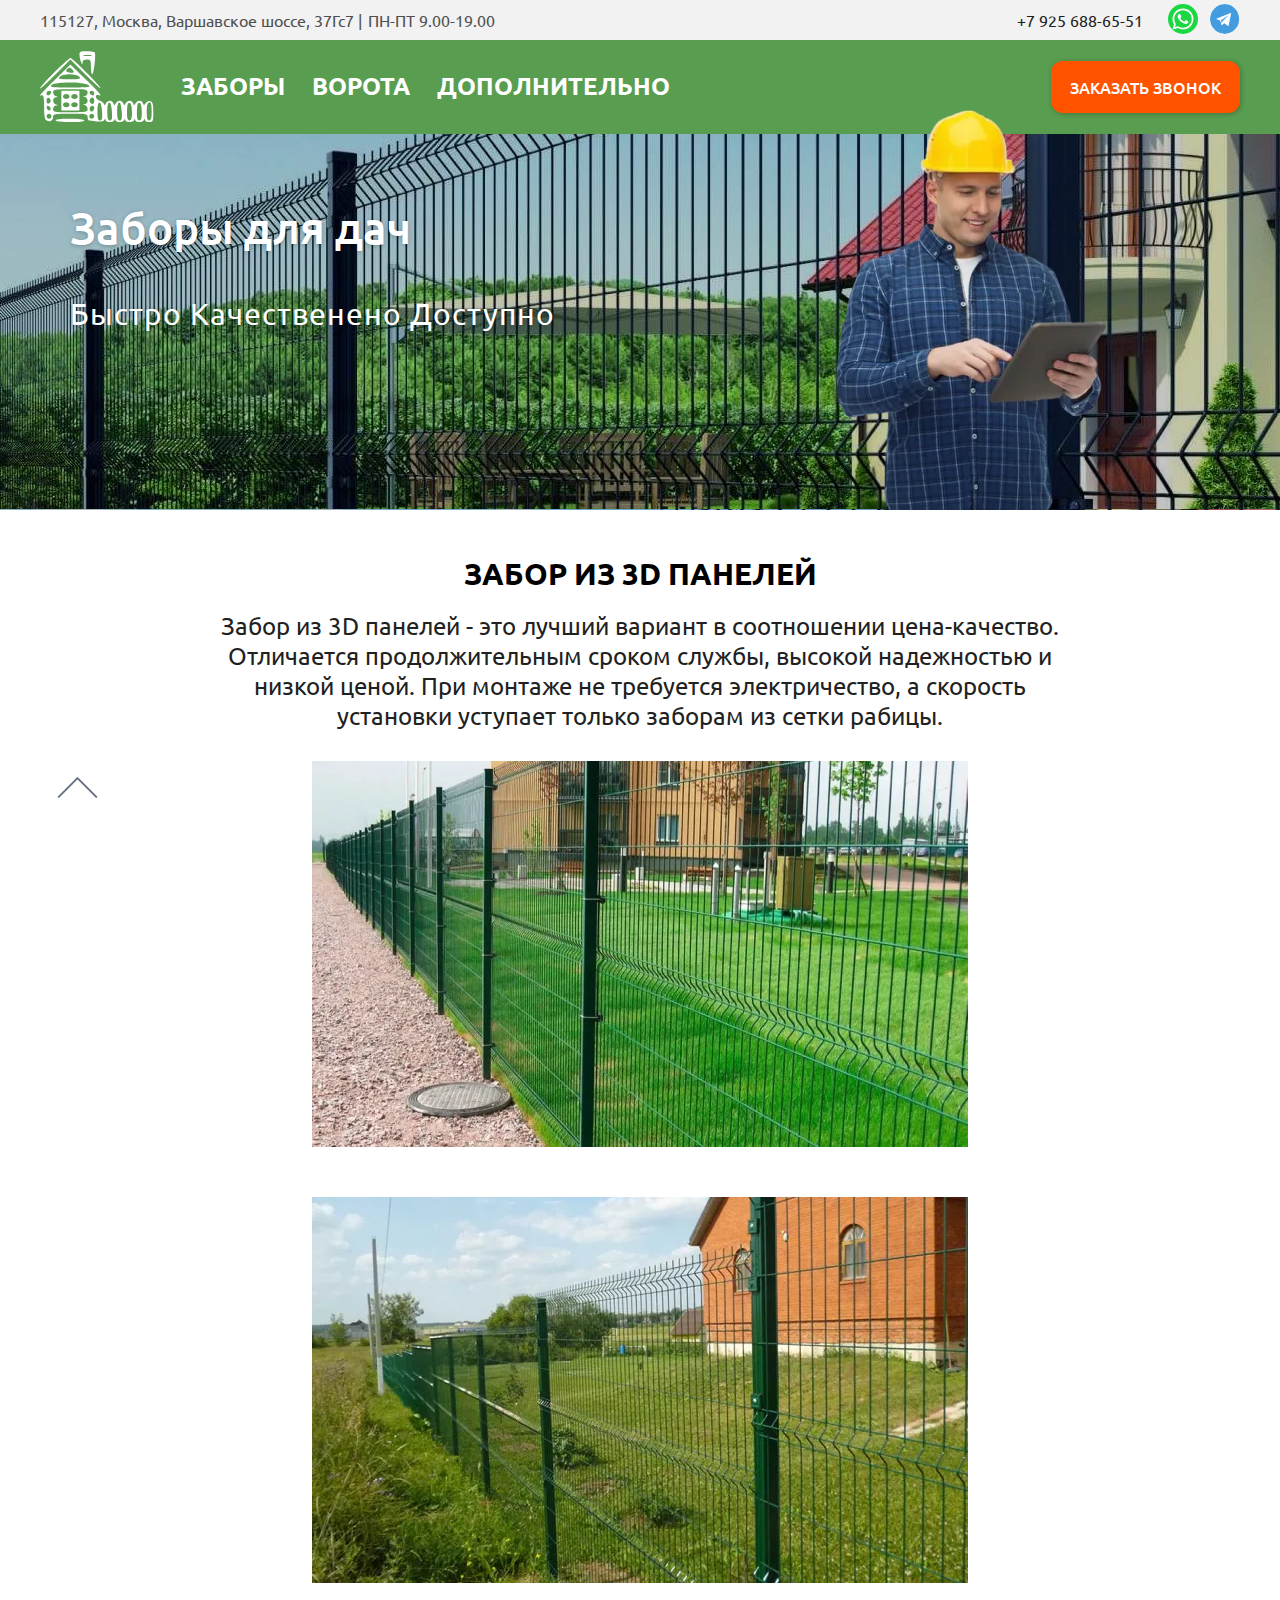
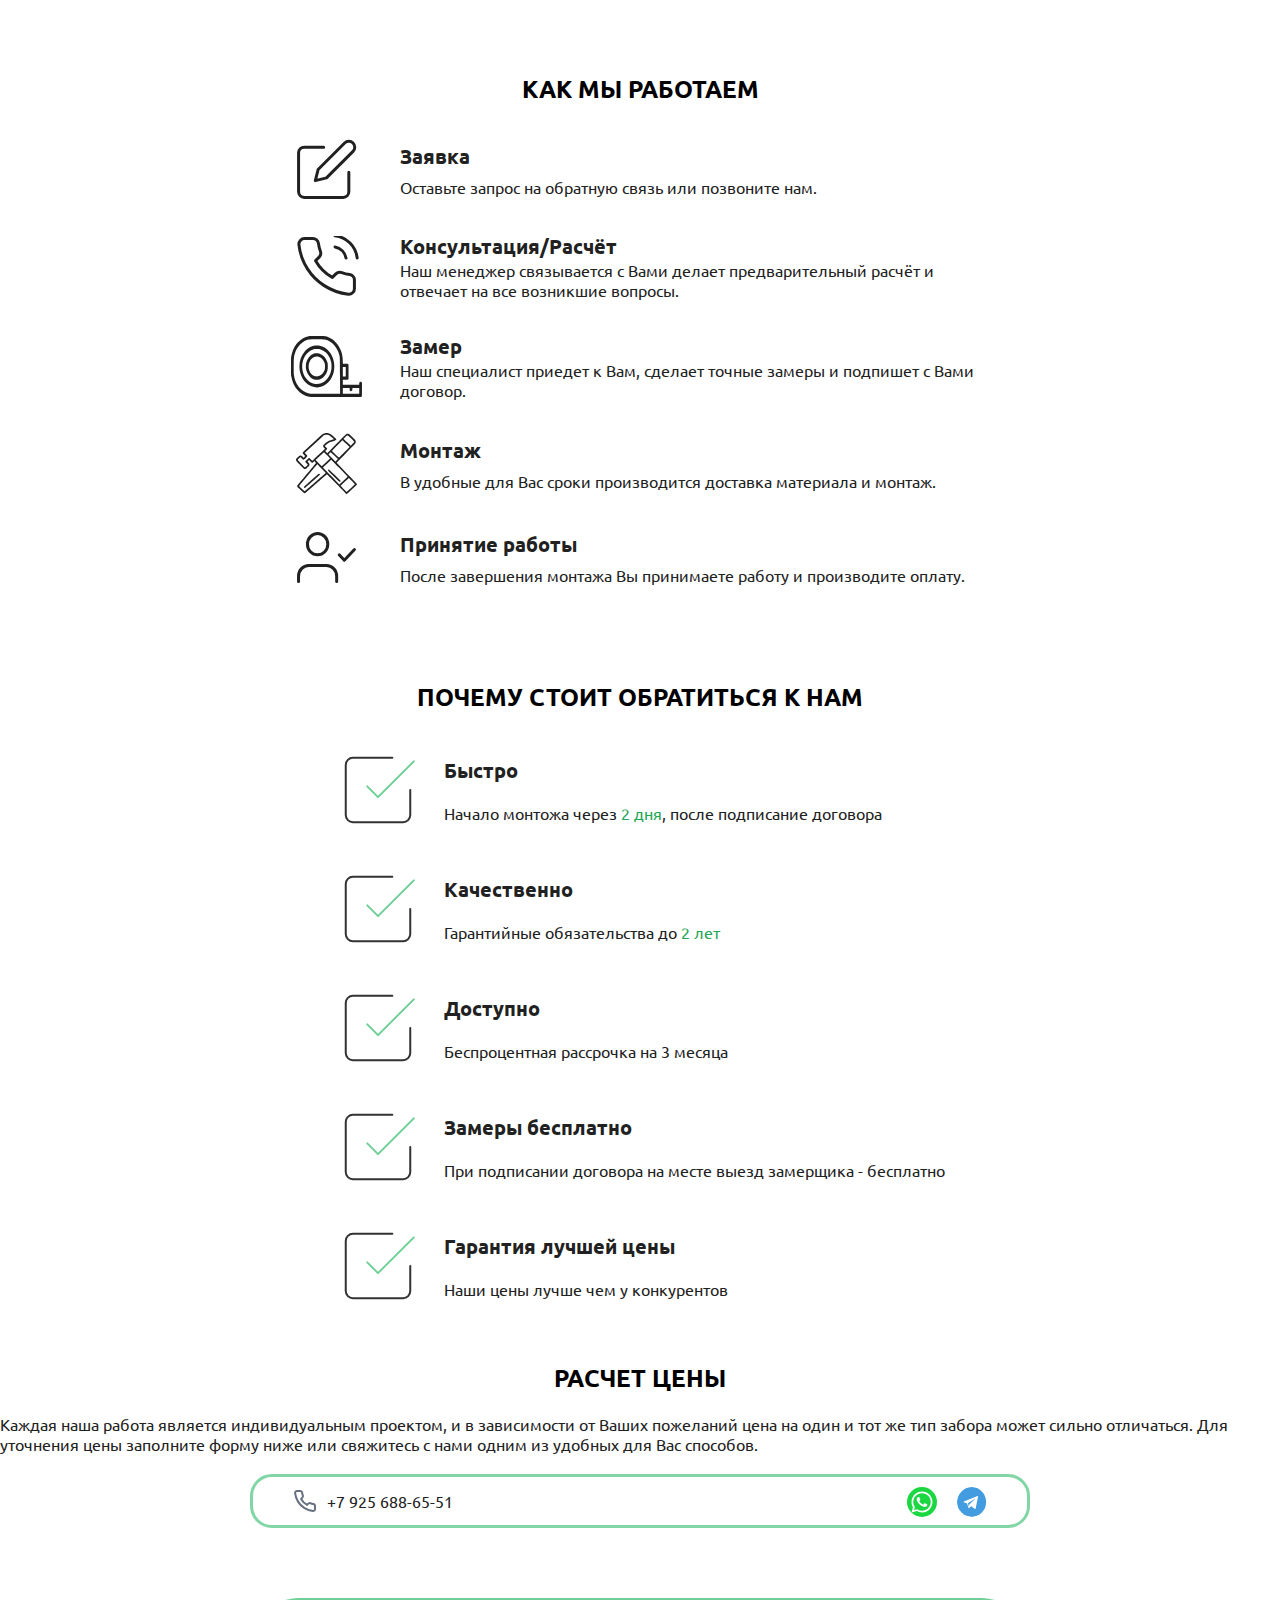
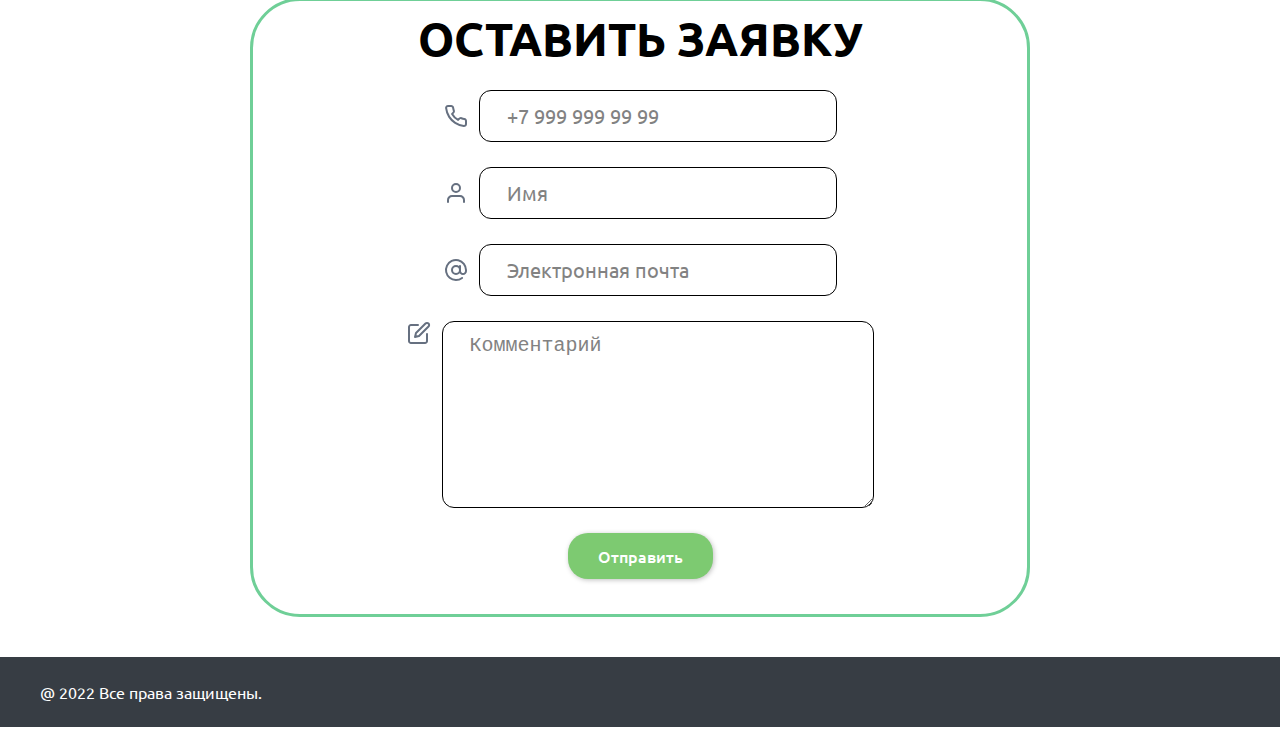
==== commit b454c532: "mini-fix, add link phone, add submenu + adaptive" ====
--- a/3d_panels.html
+++ b/3d_panels.html
@@ -20,13 +20,16 @@
         <span>ПН-ПТ 9.00-19.00</span>     </div>     <div class="header__line_info__item">-        <span>+7 925 688-65-51</span>+        <a class="mob__phone" data-phone="79256886551">+            +7 925 688-65-51+        </a>         <span class="header__line_info__network">             <a href="#">-                <svg width="21" height="22" viewBox="0 0 21 22" fill="none" xmlns="http://www.w3.org/2000/svg">-                    <circle cx="10.5" cy="10.5" r="9.5" fill="white"/>-                    <path d="M17.9268 3.20833C15.9512 1.14583 13.3171 0 10.5366 0C4.7561 0 0.0731696 4.88889 0.0731696 10.9236C0.0731696 12.8333 0.585366 14.7431 1.46341 16.3472L0 22L5.56098 20.4722C7.09756 21.3125 8.78049 21.7708 10.5366 21.7708C16.3171 21.7708 21 16.8819 21 10.8472C20.9268 8.02083 19.9024 5.27083 17.9268 3.20833ZM15.5854 14.8194C15.3659 15.4306 14.3415 16.0417 13.8293 16.1181C13.3902 16.1944 12.8049 16.1944 12.2195 16.0417C11.8537 15.8889 11.3415 15.7361 10.7561 15.4306C8.12195 14.2847 6.43903 11.5347 6.29268 11.3056C6.14634 11.1528 5.19512 9.85417 5.19512 8.47917C5.19512 7.10417 5.85366 6.49305 6.07317 6.1875C6.29268 5.88194 6.58536 5.88194 6.80488 5.88194C6.95122 5.88194 7.17073 5.88194 7.31707 5.88194C7.46341 5.88194 7.68293 5.80556 7.90244 6.34028C8.12195 6.875 8.63414 8.25 8.70731 8.32639C8.78049 8.47917 8.78049 8.63194 8.70731 8.78472C8.63414 8.9375 8.56097 9.09028 8.41463 9.24305C8.26829 9.39583 8.12195 9.625 8.04878 9.70139C7.90244 9.85417 7.7561 10.0069 7.90244 10.2361C8.04878 10.5417 8.56097 11.3819 9.36585 12.1458C10.3902 13.0625 11.1951 13.3681 11.4878 13.5208C11.7805 13.6736 11.9268 13.5972 12.0732 13.4444C12.2195 13.2917 12.7317 12.6806 12.878 12.375C13.0244 12.0694 13.2439 12.1458 13.4634 12.2222C13.6829 12.2986 15 12.9861 15.2195 13.1389C15.5122 13.2917 15.6585 13.3681 15.7317 13.4444C15.8049 13.6736 15.8049 14.2083 15.5854 14.8194Z" fill="#48C95F"/>-                </svg>+                <svg width="40" height="40" viewBox="0 0 40 40" fill="none" xmlns="http://www.w3.org/2000/svg">+                    <path d="M40 0H0V40H40V0Z" fill="#1BD741"/>+                    <path d="M6.01172 34.0039L7.97103 27.045C6.71108 24.9045 6.0477 22.4692 6.0477 19.9673C6.0477 12.2641 12.3147 5.99707 20.018 5.99707C27.7212 5.99707 33.9881 12.2641 33.9881 19.9673C33.9881 27.6706 27.7212 33.9376 20.018 33.9376C17.6177 33.9376 15.2674 33.3232 13.1881 32.1565L6.01172 34.0039ZM13.555 29.615L13.9826 29.8761C15.7955 30.9828 17.8825 31.5678 20.018 31.5678C26.4145 31.5678 31.6183 26.3638 31.6183 19.9673C31.6183 13.5708 26.4145 8.36689 20.018 8.36689C13.6215 8.36689 8.41752 13.5708 8.41752 19.9673C8.41752 22.1961 9.05097 24.3604 10.2492 26.2264L10.5372 26.6748L9.4089 30.6822L13.555 29.615Z" fill="white"/>+                    <path d="M16.0939 13.4651L15.1874 13.4157C14.9026 13.4002 14.6233 13.4953 14.4081 13.6823C13.9687 14.0639 13.266 14.8017 13.0501 15.7631C12.7283 17.1967 13.2257 18.9521 14.513 20.7076C15.8004 22.463 18.1994 25.2716 22.4416 26.4712C23.8087 26.8578 24.884 26.5972 25.7137 26.0664C26.3709 25.6461 26.8239 24.9714 26.9871 24.2087L27.1319 23.5326C27.1779 23.3178 27.0688 23.0998 26.8692 23.0078L23.8055 21.5956C23.6066 21.504 23.3708 21.5619 23.237 21.7353L22.0343 23.2944C21.9435 23.4122 21.7879 23.4589 21.6475 23.4096C20.8238 23.1201 18.0648 21.9646 16.551 19.0485C16.4853 18.922 16.5016 18.7685 16.5948 18.6606L17.7442 17.3309C17.8617 17.1951 17.8913 17.0042 17.8208 16.8392L16.5002 13.7496C16.4298 13.5851 16.2723 13.4749 16.0939 13.4651Z" fill="white"/>+                </svg>                           </a>             <a href="#">                 <svg width="22" height="22" viewBox="0 0 22 22" fill="none" xmlns="http://www.w3.org/2000/svg">@@ -56,7 +59,21 @@
                 </a>             </li>             <li class="menu__item">-                <a href="#" class="menu__link">заборы</a>+                <a class="menu__link menu__list">заборы</a>+                <ul class="submenu hidden">+                    <li class="menu__item">+                        <a href="corrugated_board.html" class="menu__link">из профнастила</a>+                    </li>+                    <li class="menu__item">+                        <a href="euro_picket_fence.html" class="menu__link">из евроштакетника</a>+                    </li>+                    <li class="menu__item">+                        <a href="3d_panels.html" class="menu__link">из 3D панелей</a>+                    </li>+                    <li class="menu__item">+                        <a href="mesh_netting.html" class="menu__link">из сетки рабицы</a>+                    </li>+                </ul>             </li>             <li class="menu__item">                 <a href="gates_and_gates.html" class="menu__link">ворота</a>@@ -191,17 +208,20 @@
         <p class="price__text">Каждая наша работа является индивидуальным проектом, и в зависимости от Ваших пожеланий цена на один и тот же тип забора может сильно отличаться. Для уточнения цены заполните форму ниже или свяжитесь с нами одним из удобных для Вас способов.</p>         <div class="price__network">             <div class="price__network_phone">-                <svg width="24" height="24" viewBox="0 0 24 24" fill="none" xmlns="http://www.w3.org/2000/svg">-                    <path d="M22.0004 16.9201V19.9201C22.0016 20.1986 21.9445 20.4743 21.8329 20.7294C21.7214 20.9846 21.5577 21.2137 21.3525 21.402C21.1473 21.5902 20.905 21.7336 20.6412 21.8228C20.3773 21.912 20.0978 21.9452 19.8204 21.9201C16.7433 21.5857 13.7874 20.5342 11.1904 18.8501C8.77425 17.3148 6.72576 15.2663 5.19042 12.8501C3.5004 10.2413 2.44866 7.27109 2.12042 4.1801C2.09543 3.90356 2.1283 3.62486 2.21692 3.36172C2.30555 3.09859 2.44799 2.85679 2.63519 2.65172C2.82238 2.44665 3.05023 2.28281 3.30421 2.17062C3.5582 2.05843 3.83276 2.00036 4.11042 2.0001H7.11042C7.59573 1.99532 8.06621 2.16718 8.43418 2.48363C8.80215 2.80008 9.0425 3.23954 9.11042 3.7201C9.23704 4.68016 9.47187 5.62282 9.81042 6.5301C9.94497 6.88802 9.97408 7.27701 9.89433 7.65098C9.81457 8.02494 9.62928 8.36821 9.36042 8.6401L8.09042 9.9101C9.51398 12.4136 11.5869 14.4865 14.0904 15.9101L15.3604 14.6401C15.6323 14.3712 15.9756 14.1859 16.3495 14.1062C16.7235 14.0264 17.1125 14.0556 17.4704 14.1901C18.3777 14.5286 19.3204 14.7635 20.2804 14.8901C20.7662 14.9586 21.2098 15.2033 21.527 15.5776C21.8441 15.9519 22.0126 16.4297 22.0004 16.9201Z" stroke="#667080" stroke-width="2" stroke-linecap="round" stroke-linejoin="round"/>-                </svg>-                <span>+7 (900) 999 85 89</span>+                <a class="mob__phone" data-phone="79256886551">+                    <svg width="24" height="24" viewBox="0 0 24 24" fill="none" xmlns="http://www.w3.org/2000/svg">+                        <path d="M22.0004 16.9201V19.9201C22.0016 20.1986 21.9445 20.4743 21.8329 20.7294C21.7214 20.9846 21.5577 21.2137 21.3525 21.402C21.1473 21.5902 20.905 21.7336 20.6412 21.8228C20.3773 21.912 20.0978 21.9452 19.8204 21.9201C16.7433 21.5857 13.7874 20.5342 11.1904 18.8501C8.77425 17.3148 6.72576 15.2663 5.19042 12.8501C3.5004 10.2413 2.44866 7.27109 2.12042 4.1801C2.09543 3.90356 2.1283 3.62486 2.21692 3.36172C2.30555 3.09859 2.44799 2.85679 2.63519 2.65172C2.82238 2.44665 3.05023 2.28281 3.30421 2.17062C3.5582 2.05843 3.83276 2.00036 4.11042 2.0001H7.11042C7.59573 1.99532 8.06621 2.16718 8.43418 2.48363C8.80215 2.80008 9.0425 3.23954 9.11042 3.7201C9.23704 4.68016 9.47187 5.62282 9.81042 6.5301C9.94497 6.88802 9.97408 7.27701 9.89433 7.65098C9.81457 8.02494 9.62928 8.36821 9.36042 8.6401L8.09042 9.9101C9.51398 12.4136 11.5869 14.4865 14.0904 15.9101L15.3604 14.6401C15.6323 14.3712 15.9756 14.1859 16.3495 14.1062C16.7235 14.0264 17.1125 14.0556 17.4704 14.1901C18.3777 14.5286 19.3204 14.7635 20.2804 14.8901C20.7662 14.9586 21.2098 15.2033 21.527 15.5776C21.8441 15.9519 22.0126 16.4297 22.0004 16.9201Z" stroke="#667080" stroke-width="2" stroke-linecap="round" stroke-linejoin="round"/>+                    </svg>+                    <span>+7 925 688-65-51</span>+                </a>             </div>             <div class="price__network_soc">                 <a href="#">-                    <svg width="21" height="22" viewBox="0 0 21 22" fill="none" xmlns="http://www.w3.org/2000/svg">-                        <circle cx="10.5" cy="10.5" r="9.5" fill="white"/>-                        <path d="M17.9268 3.20833C15.9512 1.14583 13.3171 0 10.5366 0C4.7561 0 0.0731696 4.88889 0.0731696 10.9236C0.0731696 12.8333 0.585366 14.7431 1.46341 16.3472L0 22L5.56098 20.4722C7.09756 21.3125 8.78049 21.7708 10.5366 21.7708C16.3171 21.7708 21 16.8819 21 10.8472C20.9268 8.02083 19.9024 5.27083 17.9268 3.20833ZM15.5854 14.8194C15.3659 15.4306 14.3415 16.0417 13.8293 16.1181C13.3902 16.1944 12.8049 16.1944 12.2195 16.0417C11.8537 15.8889 11.3415 15.7361 10.7561 15.4306C8.12195 14.2847 6.43903 11.5347 6.29268 11.3056C6.14634 11.1528 5.19512 9.85417 5.19512 8.47917C5.19512 7.10417 5.85366 6.49305 6.07317 6.1875C6.29268 5.88194 6.58536 5.88194 6.80488 5.88194C6.95122 5.88194 7.17073 5.88194 7.31707 5.88194C7.46341 5.88194 7.68293 5.80556 7.90244 6.34028C8.12195 6.875 8.63414 8.25 8.70731 8.32639C8.78049 8.47917 8.78049 8.63194 8.70731 8.78472C8.63414 8.9375 8.56097 9.09028 8.41463 9.24305C8.26829 9.39583 8.12195 9.625 8.04878 9.70139C7.90244 9.85417 7.7561 10.0069 7.90244 10.2361C8.04878 10.5417 8.56097 11.3819 9.36585 12.1458C10.3902 13.0625 11.1951 13.3681 11.4878 13.5208C11.7805 13.6736 11.9268 13.5972 12.0732 13.4444C12.2195 13.2917 12.7317 12.6806 12.878 12.375C13.0244 12.0694 13.2439 12.1458 13.4634 12.2222C13.6829 12.2986 15 12.9861 15.2195 13.1389C15.5122 13.2917 15.6585 13.3681 15.7317 13.4444C15.8049 13.6736 15.8049 14.2083 15.5854 14.8194Z" fill="#48C95F"/>-                    </svg>+                    <svg width="40" height="40" viewBox="0 0 40 40" fill="none" xmlns="http://www.w3.org/2000/svg">+                        <path d="M40 0H0V40H40V0Z" fill="#1BD741"/>+                        <path d="M6.01172 34.0039L7.97103 27.045C6.71108 24.9045 6.0477 22.4692 6.0477 19.9673C6.0477 12.2641 12.3147 5.99707 20.018 5.99707C27.7212 5.99707 33.9881 12.2641 33.9881 19.9673C33.9881 27.6706 27.7212 33.9376 20.018 33.9376C17.6177 33.9376 15.2674 33.3232 13.1881 32.1565L6.01172 34.0039ZM13.555 29.615L13.9826 29.8761C15.7955 30.9828 17.8825 31.5678 20.018 31.5678C26.4145 31.5678 31.6183 26.3638 31.6183 19.9673C31.6183 13.5708 26.4145 8.36689 20.018 8.36689C13.6215 8.36689 8.41752 13.5708 8.41752 19.9673C8.41752 22.1961 9.05097 24.3604 10.2492 26.2264L10.5372 26.6748L9.4089 30.6822L13.555 29.615Z" fill="white"/>+                        <path d="M16.0939 13.4651L15.1874 13.4157C14.9026 13.4002 14.6233 13.4953 14.4081 13.6823C13.9687 14.0639 13.266 14.8017 13.0501 15.7631C12.7283 17.1967 13.2257 18.9521 14.513 20.7076C15.8004 22.463 18.1994 25.2716 22.4416 26.4712C23.8087 26.8578 24.884 26.5972 25.7137 26.0664C26.3709 25.6461 26.8239 24.9714 26.9871 24.2087L27.1319 23.5326C27.1779 23.3178 27.0688 23.0998 26.8692 23.0078L23.8055 21.5956C23.6066 21.504 23.3708 21.5619 23.237 21.7353L22.0343 23.2944C21.9435 23.4122 21.7879 23.4589 21.6475 23.4096C20.8238 23.1201 18.0648 21.9646 16.551 19.0485C16.4853 18.922 16.5016 18.7685 16.5948 18.6606L17.7442 17.3309C17.8617 17.1951 17.8913 17.0042 17.8208 16.8392L16.5002 13.7496C16.4298 13.5851 16.2723 13.4749 16.0939 13.4651Z" fill="white"/>+                    </svg>                        </a>                                      <a href="#">--- a/style/index.css
+++ b/style/index.css
@@ -154,7 +154,7 @@
       .header__line_info__network a {
         display: block; }
       .header__line_info__network svg {
-        width: 34px;
+        width: 30px;
         height: 30px;
         margin-top: 4px;
         border-radius: 100%;
@@ -217,8 +217,10 @@
       -webkit-transition: all ease .35s;
       -o-transition: all ease .35s;
       transition: all ease .35s; }
-  .menu__item--logo {
-    height: 84px; }
+  .menu__item {
+    position: relative; }
+    .menu__item--logo {
+      height: 84px; }
   .menu__link {
     line-height: 18px;
     font-size: 24px;
@@ -227,12 +229,25 @@
     text-transform: uppercase;
     -webkit-transition: all ease .35s;
     -o-transition: all ease .35s;
-    transition: all ease .35s; }
+    transition: all ease .35s;
+    cursor: pointer; }
     .menu__link:hover {
       text-shadow: 1px 1px 10px #000;
       -webkit-transition: all ease .35s;
       -o-transition: all ease .35s;
       transition: all ease .35s; }
+
+.submenu {
+  position: absolute;
+  top: 23px;
+  left: -15px;
+  width: 330px;
+  padding-top: 10px; }
+  .submenu .menu__link {
+    display: block;
+    padding: 10px 15px;
+    font-size: 22px;
+    background-color: #599D50; }
 
 .banner {
   display: block;
@@ -305,7 +320,7 @@
     max-width: 1000px;
     width: 100%;
     margin: 0 auto;
-    line-height: 18px; }
+    line-height: 22px; }
 
 .icon_text {
   padding-top: 40px;
@@ -527,7 +542,7 @@
   padding: 5px 40px;
   border-radius: 22px;
   border: solid 3px #82d5a5; }
-  .price__network_phone {
+  .price__network_phone a {
     display: -webkit-box;
     display: -ms-flexbox;
     display: flex;
@@ -545,8 +560,12 @@
     -webkit-box-pack: center;
         -ms-flex-pack: center;
             justify-content: center;
-    gap: 10px;
+    gap: 20px;
     padding-top: 5px; }
+    .price__network_soc svg {
+      width: 30px;
+      height: 30px;
+      border-radius: 50%; }
 
 .footer {
   display: -webkit-box;
@@ -709,6 +728,19 @@
       padding: 20px 15px; }
       .menu__link:hover {
         background-color: #436e3d; }
+  .submenu {
+    position: absolute;
+    top: -10px;
+    left: 0;
+    -webkit-transform: translate(-100%, 0);
+        -ms-transform: translate(-100%, 0);
+            transform: translate(-100%, 0);
+    width: 292px;
+    text-align: left; }
+    .submenu .menu__link {
+      display: block;
+      padding: 10px 15px;
+      font-size: 22px; }
   .banner {
     padding-top: 20px; } }
 
@@ -791,3 +823,9 @@
       font-size: 20px; }
   .form__item svg {
     display: none; } }
+
+@media only screen and (max-width: 444px) {
+  .price__network {
+    display: block; }
+    .price__network_phone a {
+      padding-bottom: 5px; } }
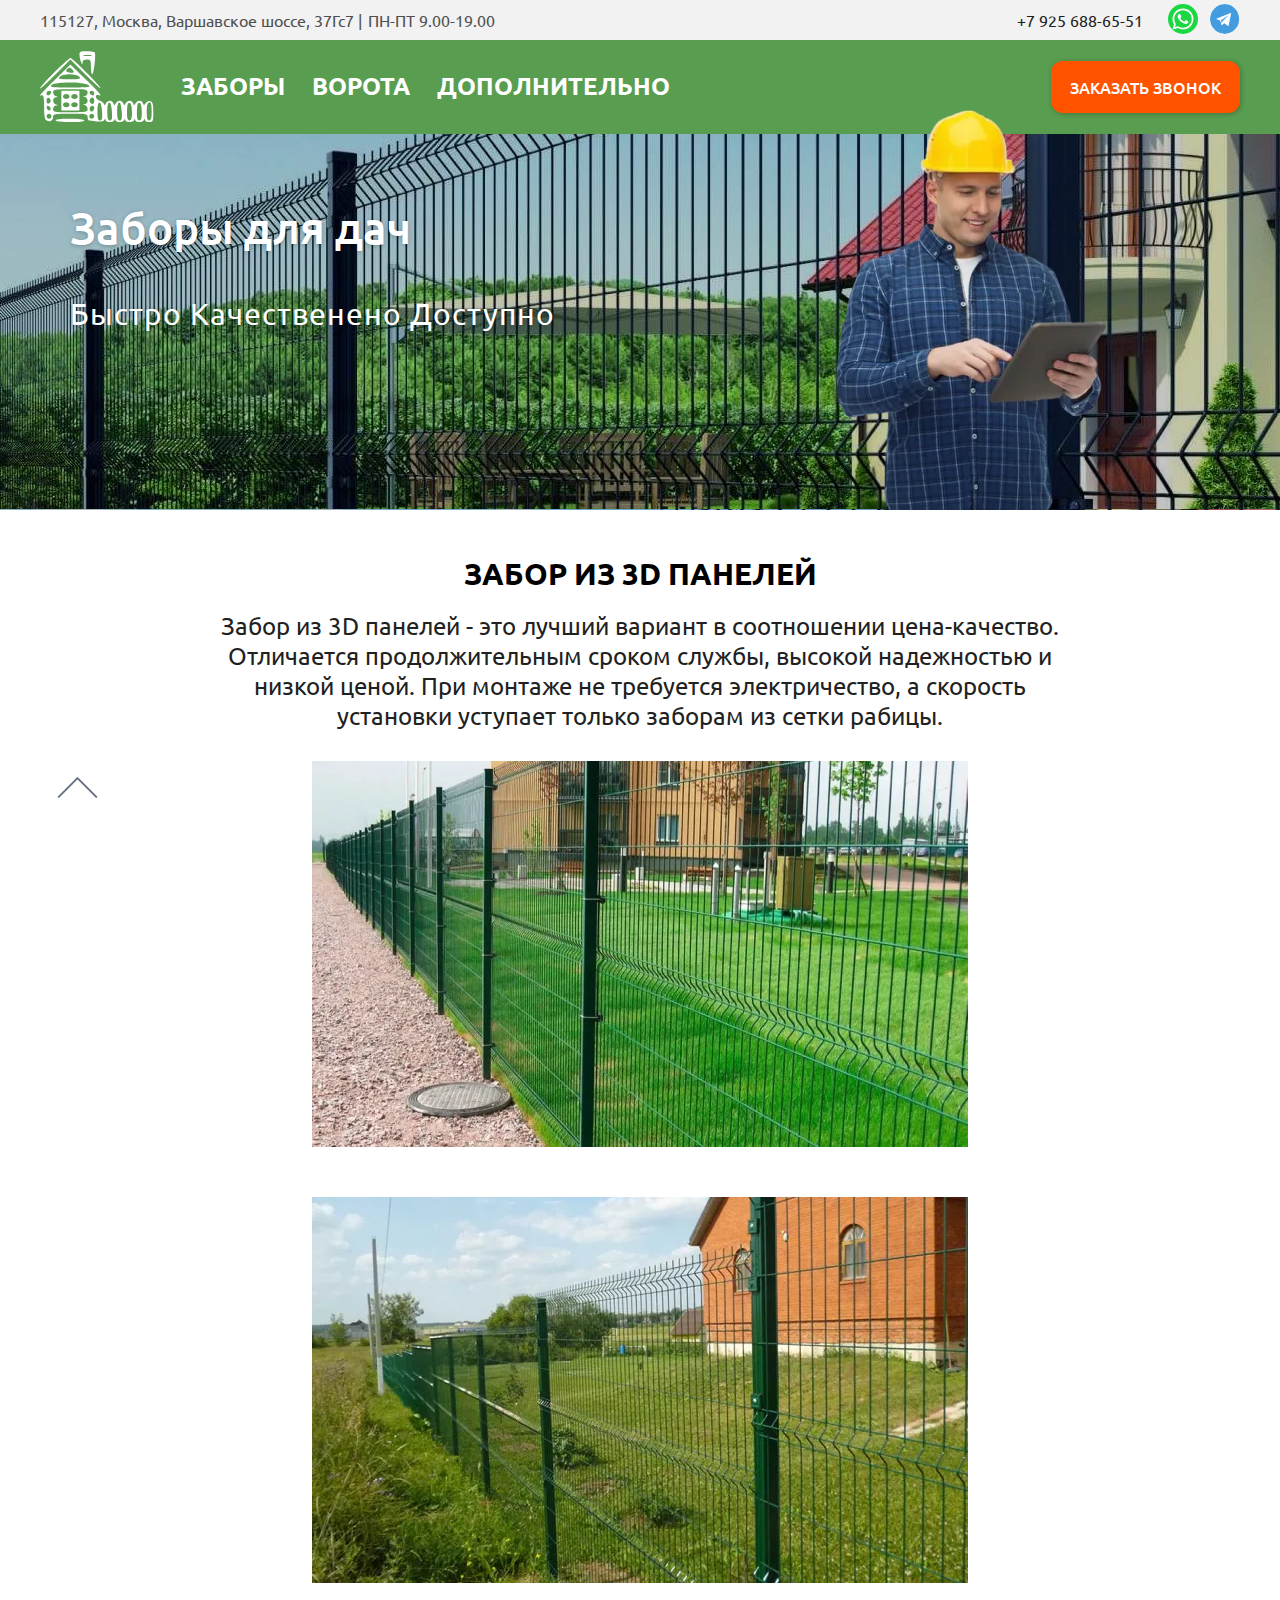
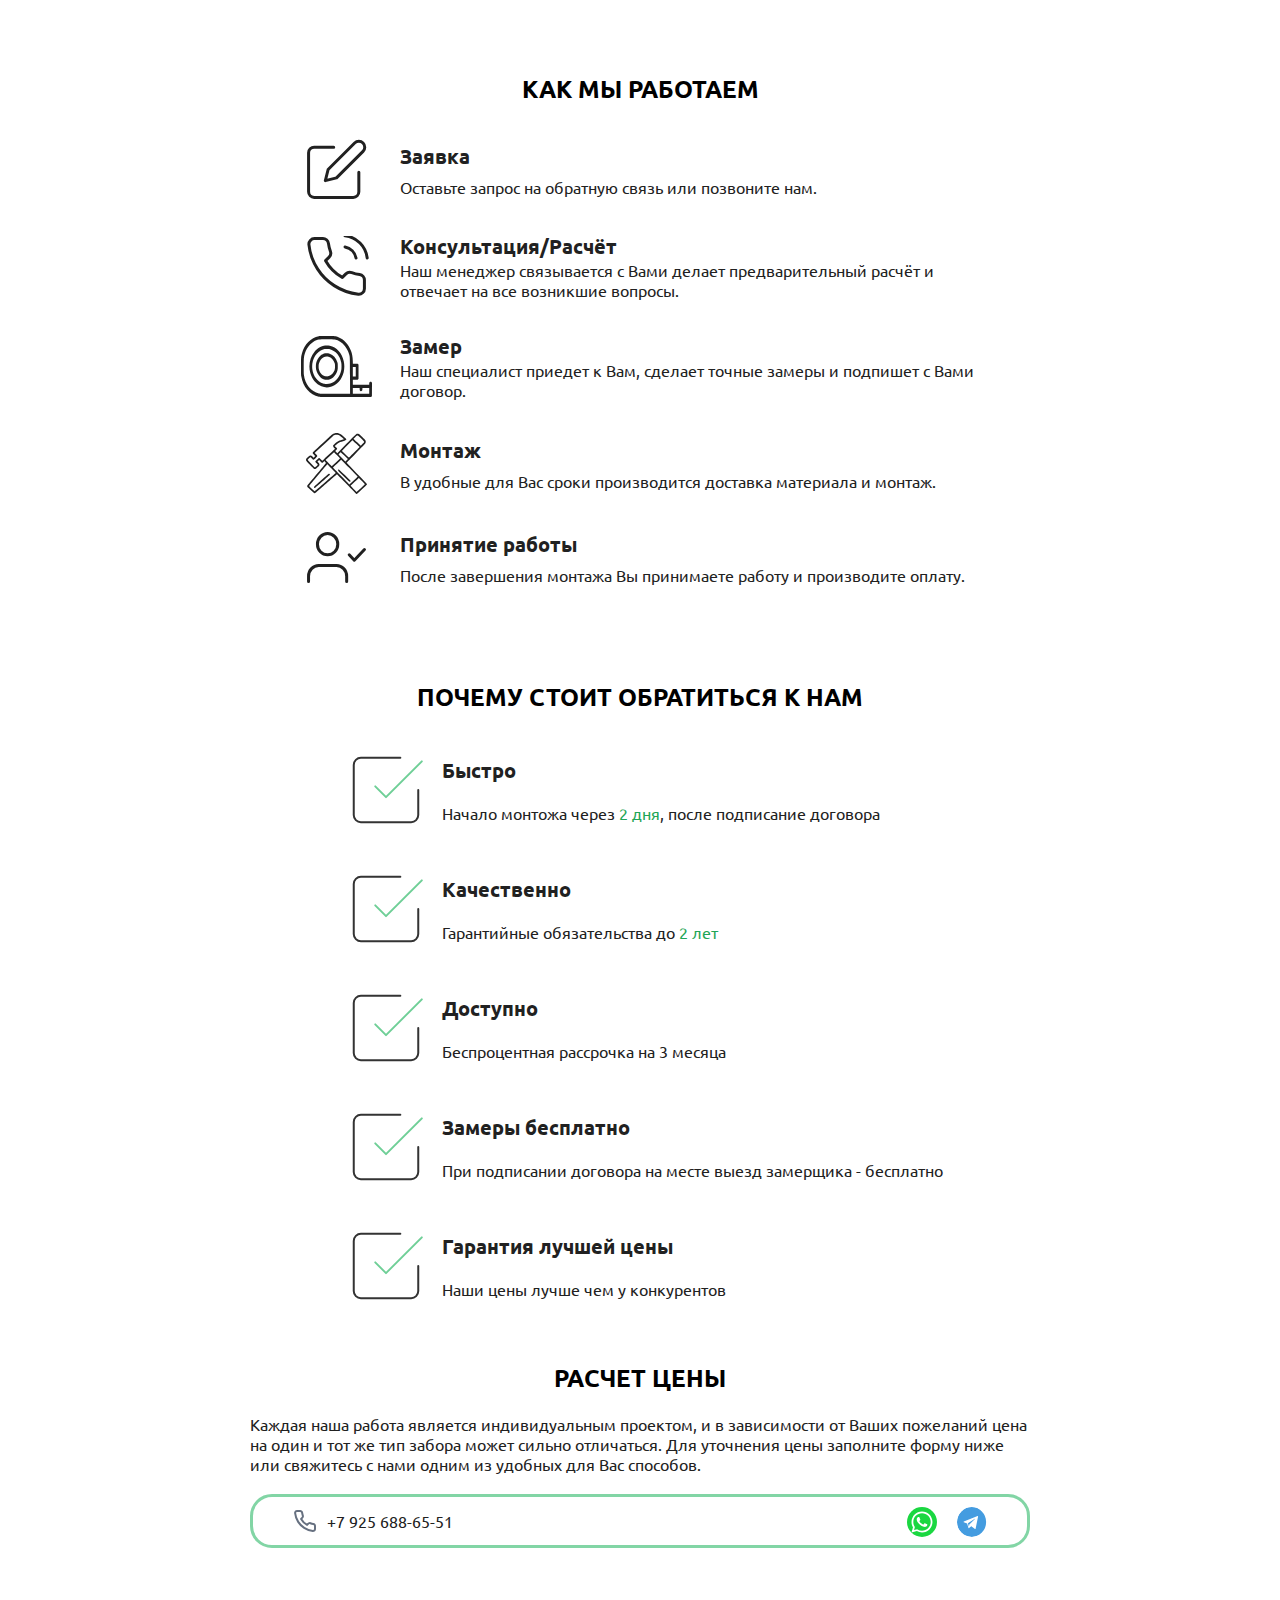
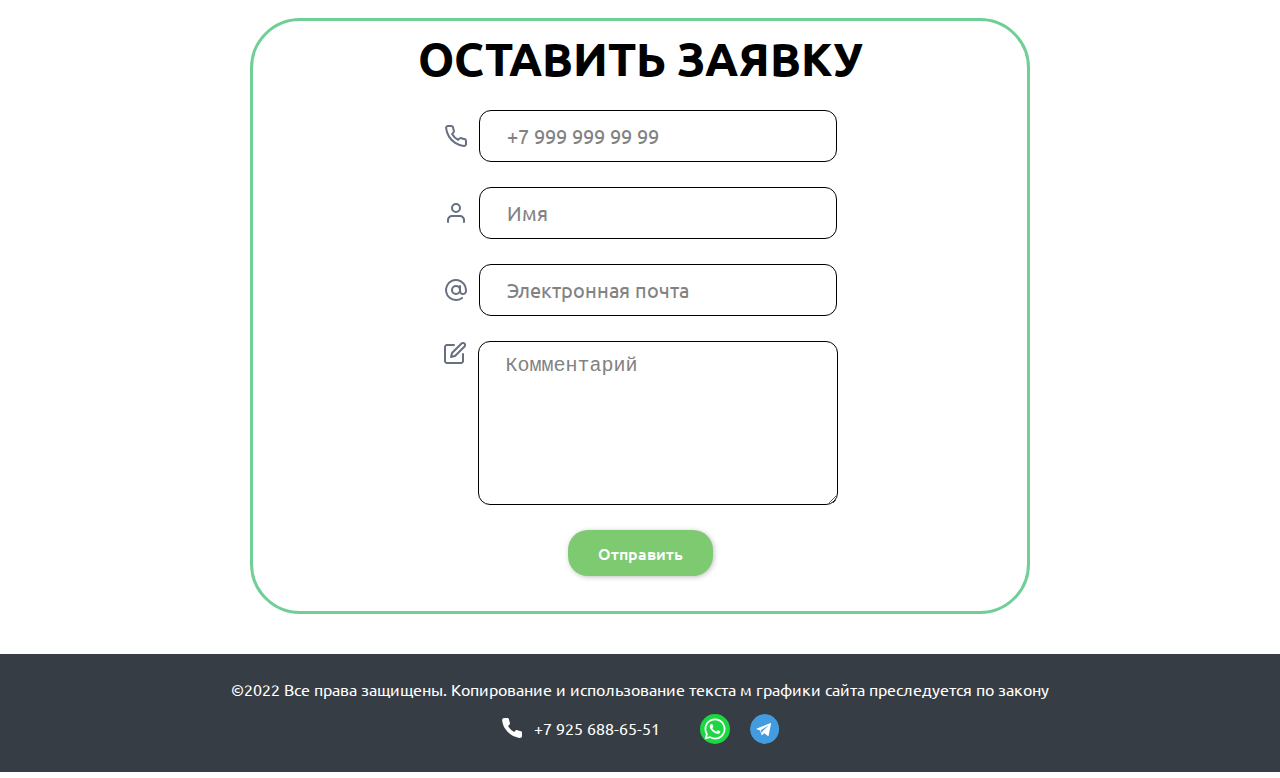
==== commit 8bdb2acb: "mini-fix, add footer, add scrool-form" ====
--- a/3d_panels.html
+++ b/3d_panels.html
@@ -79,7 +79,7 @@
                 <a href="gates_and_gates.html" class="menu__link">ворота</a>             </li>             <li class="menu__item hidden">-                <a href="#" class="menu__link">галерея</a>+                <a href="gallary.html" class="menu__link">галерея</a>             </li>             <li class="menu__item">                 <a href="extra.html" class="menu__link">дополнительно</a>@@ -101,7 +101,9 @@
         </svg>         <div class="menu--full hidden"></div> -        <a href="#form" class="btn menu__button  menu--mob">+        <a++class="btn menu__button  menu--mob form--scroll">     Заказать звонок </a>     </nav>@@ -235,7 +237,9 @@
     </div> </section> -        <section class="order_form">+        <div id="form--scroll"></div>++<section class="order_form">     <form class="form" method="POST" id="form">          <h2 class="form__title title__section">Оставить заявку</h2>@@ -269,11 +273,13 @@
                 <path d="M11 4H4C3.46957 4 2.96086 4.21071 2.58579 4.58579C2.21071 4.96086 2 5.46957 2 6V20C2 20.5304 2.21071 21.0391 2.58579 21.4142C2.96086 21.7893 3.46957 22 4 22H18C18.5304 22 19.0391 21.7893 19.4142 21.4142C19.7893 21.0391 20 20.5304 20 20V13" stroke="#667080" stroke-width="2" stroke-linecap="round" stroke-linejoin="round"/>                 <path d="M18.5 2.50023C18.8978 2.1024 19.4374 1.87891 20 1.87891C20.5626 1.87891 21.1022 2.1024 21.5 2.50023C21.8978 2.89805 22.1213 3.43762 22.1213 4.00023C22.1213 4.56284 21.8978 5.1024 21.5 5.50023L12 15.0002L8 16.0002L9 12.0002L18.5 2.50023Z" stroke="#667080" stroke-width="2" stroke-linecap="round" stroke-linejoin="round"/>             </svg>-            <textarea class="form__input" cols="30" rows="7" placeholder="Комментарий"></textarea>+            <textarea class="form__input" cols="24" rows="6" placeholder="Комментарий"></textarea>         </label>              <div class="form__item">-            <a href="" class="btn form__button">+            <a++class="btn form__button">     Отправить </a>         </div>@@ -294,7 +300,36 @@
 </div>  <footer class="footer">-    <p>@ 2022 Все права защищены.</p>+    +    <p class="footer__paragraph">+    <span class="footer__paragraph--symbol">©</span>2022 Все права защищены. Копирование и использование текста м графики сайта преследуется по закону+</p>+    <div class="footer__network">+    <div class="footer__network_phone">+        <a class="mob__phone" data-phone="79256886551">+            <svg width="24" height="24" viewBox="0 0 24 24" fill="#fff" xmlns="http://www.w3.org/2000/svg">+                <path d="M22.0004 16.9201V19.9201C22.0016 20.1986 21.9445 20.4743 21.8329 20.7294C21.7214 20.9846 21.5577 21.2137 21.3525 21.402C21.1473 21.5902 20.905 21.7336 20.6412 21.8228C20.3773 21.912 20.0978 21.9452 19.8204 21.9201C16.7433 21.5857 13.7874 20.5342 11.1904 18.8501C8.77425 17.3148 6.72576 15.2663 5.19042 12.8501C3.5004 10.2413 2.44866 7.27109 2.12042 4.1801C2.09543 3.90356 2.1283 3.62486 2.21692 3.36172C2.30555 3.09859 2.44799 2.85679 2.63519 2.65172C2.82238 2.44665 3.05023 2.28281 3.30421 2.17062C3.5582 2.05843 3.83276 2.00036 4.11042 2.0001H7.11042C7.59573 1.99532 8.06621 2.16718 8.43418 2.48363C8.80215 2.80008 9.0425 3.23954 9.11042 3.7201C9.23704 4.68016 9.47187 5.62282 9.81042 6.5301C9.94497 6.88802 9.97408 7.27701 9.89433 7.65098C9.81457 8.02494 9.62928 8.36821 9.36042 8.6401L8.09042 9.9101C9.51398 12.4136 11.5869 14.4865 14.0904 15.9101L15.3604 14.6401C15.6323 14.3712 15.9756 14.1859 16.3495 14.1062C16.7235 14.0264 17.1125 14.0556 17.4704 14.1901C18.3777 14.5286 19.3204 14.7635 20.2804 14.8901C20.7662 14.9586 21.2098 15.2033 21.527 15.5776C21.8441 15.9519 22.0126 16.4297 22.0004 16.9201Z" stroke="transparent" stroke-width="2" stroke-linecap="round" stroke-linejoin="round"/>+            </svg>+            <span>+7 925 688-65-51</span>+        </a>+    </div>+    <div class="footer__network_soc">+        <a href="#">+            <svg width="40" height="40" viewBox="0 0 40 40" fill="none" xmlns="http://www.w3.org/2000/svg">+                <path d="M40 0H0V40H40V0Z" fill="#1BD741"/>+                <path d="M6.01172 34.0039L7.97103 27.045C6.71108 24.9045 6.0477 22.4692 6.0477 19.9673C6.0477 12.2641 12.3147 5.99707 20.018 5.99707C27.7212 5.99707 33.9881 12.2641 33.9881 19.9673C33.9881 27.6706 27.7212 33.9376 20.018 33.9376C17.6177 33.9376 15.2674 33.3232 13.1881 32.1565L6.01172 34.0039ZM13.555 29.615L13.9826 29.8761C15.7955 30.9828 17.8825 31.5678 20.018 31.5678C26.4145 31.5678 31.6183 26.3638 31.6183 19.9673C31.6183 13.5708 26.4145 8.36689 20.018 8.36689C13.6215 8.36689 8.41752 13.5708 8.41752 19.9673C8.41752 22.1961 9.05097 24.3604 10.2492 26.2264L10.5372 26.6748L9.4089 30.6822L13.555 29.615Z" fill="white"/>+                <path d="M16.0939 13.4651L15.1874 13.4157C14.9026 13.4002 14.6233 13.4953 14.4081 13.6823C13.9687 14.0639 13.266 14.8017 13.0501 15.7631C12.7283 17.1967 13.2257 18.9521 14.513 20.7076C15.8004 22.463 18.1994 25.2716 22.4416 26.4712C23.8087 26.8578 24.884 26.5972 25.7137 26.0664C26.3709 25.6461 26.8239 24.9714 26.9871 24.2087L27.1319 23.5326C27.1779 23.3178 27.0688 23.0998 26.8692 23.0078L23.8055 21.5956C23.6066 21.504 23.3708 21.5619 23.237 21.7353L22.0343 23.2944C21.9435 23.4122 21.7879 23.4589 21.6475 23.4096C20.8238 23.1201 18.0648 21.9646 16.551 19.0485C16.4853 18.922 16.5016 18.7685 16.5948 18.6606L17.7442 17.3309C17.8617 17.1951 17.8913 17.0042 17.8208 16.8392L16.5002 13.7496C16.4298 13.5851 16.2723 13.4749 16.0939 13.4651Z" fill="white"/>+            </svg>       +        </a>+            +        <a href="#">+            <svg width="22" height="22" viewBox="0 0 22 22" fill="none" xmlns="http://www.w3.org/2000/svg">+                <ellipse cx="10.6721" cy="11" rx="10.6721" ry="11" fill="#449CE0"/>+                <path d="M4.98987 11.2063L7.44344 12.1493L8.39991 15.3212C8.44149 15.5355 8.69101 15.5784 8.85735 15.4498L10.2297 14.2925C10.3544 14.1639 10.5624 14.1639 10.7287 14.2925L13.1823 16.1356C13.3486 16.2642 13.5981 16.1785 13.6397 15.9642L15.4695 6.96285C15.5111 6.74853 15.3031 6.53421 15.0952 6.61994L4.98987 10.6491C4.74036 10.7348 4.74036 11.1206 4.98987 11.2063ZM8.27515 11.6778L13.0991 8.63452C13.1823 8.59166 13.2654 8.72025 13.1823 8.76311L9.23162 12.578C9.10686 12.7066 8.9821 12.878 8.9821 13.0923L8.85735 14.121C8.85735 14.2496 8.64942 14.2925 8.60783 14.121L8.1088 12.2351C7.98404 12.0207 8.06722 11.7636 8.27515 11.6778Z" fill="white"/>+            </svg>+        </a>+    </div>+</div>  </footer>     </div>--- a/style/index.css
+++ b/style/index.css
@@ -208,15 +208,15 @@
     padding: 15px 19px;
     background-color: #ff5300;
     text-transform: uppercase;
-    -webkit-transition: all ease .35s;
-    -o-transition: all ease .35s;
-    transition: all ease .35s; }
+    -webkit-transition: boxShadow ease .35s;
+    -o-transition: boxShadow ease .35s;
+    transition: boxShadow ease .35s; }
     .menu__button:hover {
       -webkit-box-shadow: none;
               box-shadow: none;
-      -webkit-transition: all ease .35s;
-      -o-transition: all ease .35s;
-      transition: all ease .35s; }
+      -webkit-transition: boxShadow ease .35s;
+      -o-transition: boxShadow ease .35s;
+      transition: boxShadow ease .35s; }
   .menu__item {
     position: relative; }
     .menu__item--logo {
@@ -359,7 +359,8 @@
       -ms-grid-row: 2;
       -ms-grid-column: 3;
       grid-area: content;
-      max-width: 590px; }
+      max-width: 590px;
+      padding-right: 5px; }
     .list_fences__item > .icon_text__item__paragraph {
   -ms-grid-row: 2;
   -ms-grid-column: 3; }
@@ -367,7 +368,8 @@
       -ms-grid-row: 1;
       -ms-grid-row-span: 2;
       -ms-grid-column: 1;
-      grid-area: sidebar; }
+      grid-area: sidebar;
+      margin-left: 10px; }
     .list_fences__item > .icon_text__item__icon {
   -ms-grid-row: 1;
   -ms-grid-row-span: 2;
@@ -462,7 +464,6 @@
   max-width: 780px;
   width: 100%;
   margin: 0 auto;
-  margin-top: 70px;
   border: solid 3px #6FCF97;
   border-radius: 50px; }
   .form__title {
@@ -509,6 +510,12 @@
     border-radius: 20px;
     background-color: #7DCA71; }
 
+#form--scroll {
+  display: block;
+  width: 100px;
+  height: 1px;
+  margin-bottom: 69px; }
+
 .preview {
   display: -ms-grid;
   display: grid;
@@ -518,31 +525,77 @@
   gap: 50px;
   padding-bottom: 50px; }
 
-.price__context {
-  padding-top: 20px; }
-
-.price__text {
-  width: 100%;
-  padding-right: 20px;
-  padding-bottom: 20px; }
-
-.price__network {
-  display: -webkit-box;
-  display: -ms-flexbox;
-  display: flex;
-  -webkit-box-pack: justify;
-      -ms-flex-pack: justify;
-          justify-content: space-between;
+.price {
+  max-width: 780px;
+  width: 100%;
+  margin: 0 auto; }
+  .price__context {
+    padding-top: 20px; }
+  .price__text {
+    width: 100%;
+    padding-bottom: 20px; }
+  .price__network {
+    display: -webkit-box;
+    display: -ms-flexbox;
+    display: flex;
+    -webkit-box-pack: justify;
+        -ms-flex-pack: justify;
+            justify-content: space-between;
+    -webkit-box-align: center;
+        -ms-flex-align: center;
+            align-items: center;
+    padding: 5px 40px;
+    border-radius: 22px;
+    border: solid 3px #82d5a5; }
+    .price__network_phone a {
+      display: -webkit-box;
+      display: -ms-flexbox;
+      display: flex;
+      -webkit-box-pack: center;
+          -ms-flex-pack: center;
+              justify-content: center;
+      -webkit-box-align: center;
+          -ms-flex-align: center;
+              align-items: center;
+      gap: 10px; }
+    .price__network_soc {
+      display: -webkit-box;
+      display: -ms-flexbox;
+      display: flex;
+      -webkit-box-pack: center;
+          -ms-flex-pack: center;
+              justify-content: center;
+      gap: 20px;
+      padding-top: 5px; }
+      .price__network_soc svg {
+        width: 30px;
+        height: 30px;
+        border-radius: 50%; }
+
+.footer {
+  display: -ms-grid;
+  display: grid;
+  -webkit-box-pack: center;
+      -ms-flex-pack: center;
+          justify-content: center;
   -webkit-box-align: center;
       -ms-flex-align: center;
           align-items: center;
-  max-width: 780px;
-  width: 100%;
-  margin: 0 auto;
-  padding: 5px 40px;
-  border-radius: 22px;
-  border: solid 3px #82d5a5; }
-  .price__network_phone a {
+  gap: 10px;
+  padding: 25px 40px;
+  margin-top: 40px;
+  background-color: #373D44;
+  color: #fff; }
+  .footer span {
+    color: #fff; }
+  .footer__logo svg {
+    display: block;
+    width: 100%; }
+  .footer__paragraph {
+    width: 100%;
+    text-align: center; }
+  .footer__network {
+    width: 100%;
     display: -webkit-box;
     display: -ms-flexbox;
     display: flex;
@@ -552,34 +605,31 @@
     -webkit-box-align: center;
         -ms-flex-align: center;
             align-items: center;
-    gap: 10px; }
-  .price__network_soc {
-    display: -webkit-box;
-    display: -ms-flexbox;
-    display: flex;
-    -webkit-box-pack: center;
-        -ms-flex-pack: center;
-            justify-content: center;
-    gap: 20px;
-    padding-top: 5px; }
-    .price__network_soc svg {
-      width: 30px;
-      height: 30px;
-      border-radius: 50%; }
-
-.footer {
-  display: -webkit-box;
-  display: -ms-flexbox;
-  display: flex;
-  -webkit-box-align: center;
-      -ms-flex-align: center;
-          align-items: center;
-  margin-top: 40px;
-  min-height: 70px;
-  background-color: #373D44; }
-  .footer p {
-    padding-left: 40px;
-    color: #fff; }
+    gap: 40px; }
+    .footer__network_phone a {
+      display: -webkit-box;
+      display: -ms-flexbox;
+      display: flex;
+      -webkit-box-pack: center;
+          -ms-flex-pack: center;
+              justify-content: center;
+      -webkit-box-align: center;
+          -ms-flex-align: center;
+              align-items: center;
+      gap: 10px; }
+    .footer__network_soc {
+      display: -webkit-box;
+      display: -ms-flexbox;
+      display: flex;
+      -webkit-box-pack: center;
+          -ms-flex-pack: center;
+              justify-content: center;
+      gap: 20px;
+      padding-top: 5px; }
+      .footer__network_soc svg {
+        width: 30px;
+        height: 30px;
+        border-radius: 50%; }
 
 @media (prefers-reduced-motion: no-preference) {
   :root {
@@ -786,6 +836,17 @@
     bottom: 6px; } }
 
 @media only screen and (max-width: 675px) {
+  .submenu {
+    position: relative;
+    top: 0;
+    width: 100%;
+    padding-top: 0;
+    -webkit-transform: translate(0, 0);
+        -ms-transform: translate(0, 0);
+            transform: translate(0, 0); }
+    .submenu .menu__link {
+      background-color: #54934c;
+      font-size: 20px; }
   .header {
     position: relative;
     width: 100%;
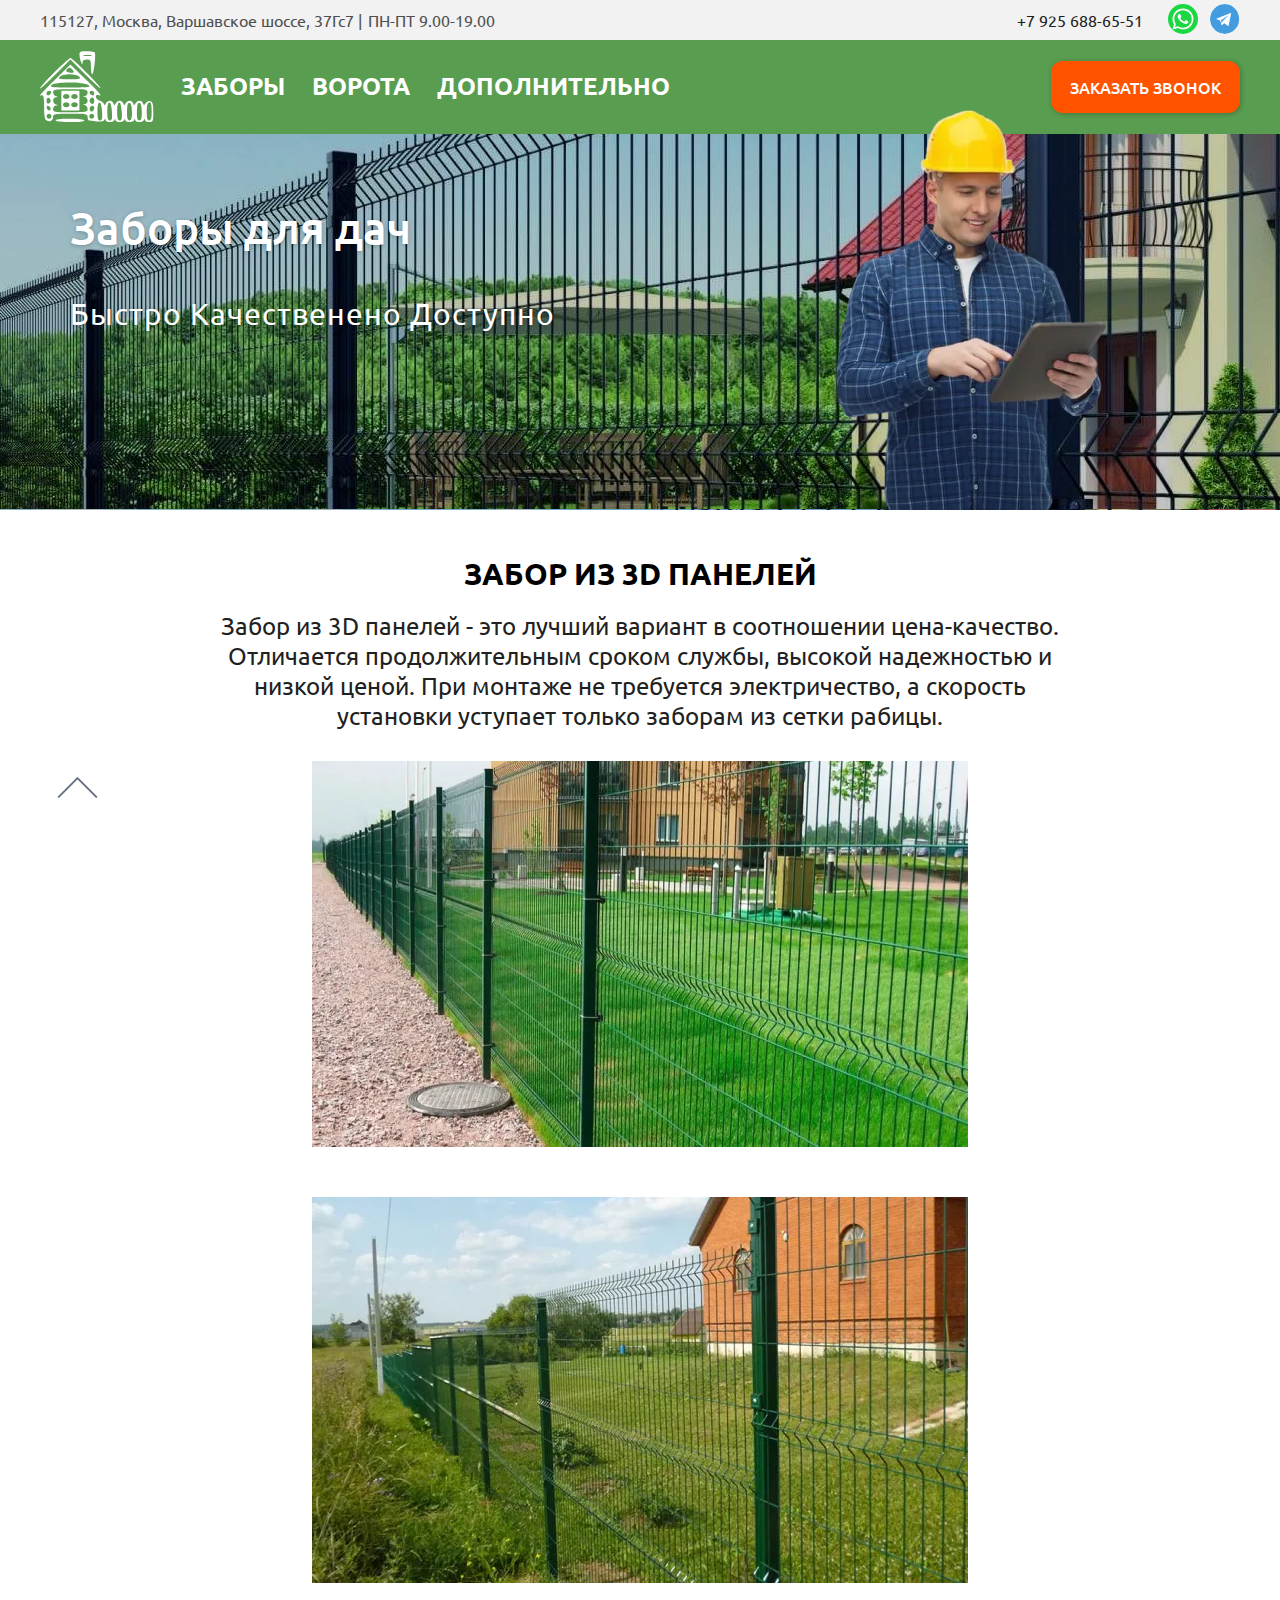
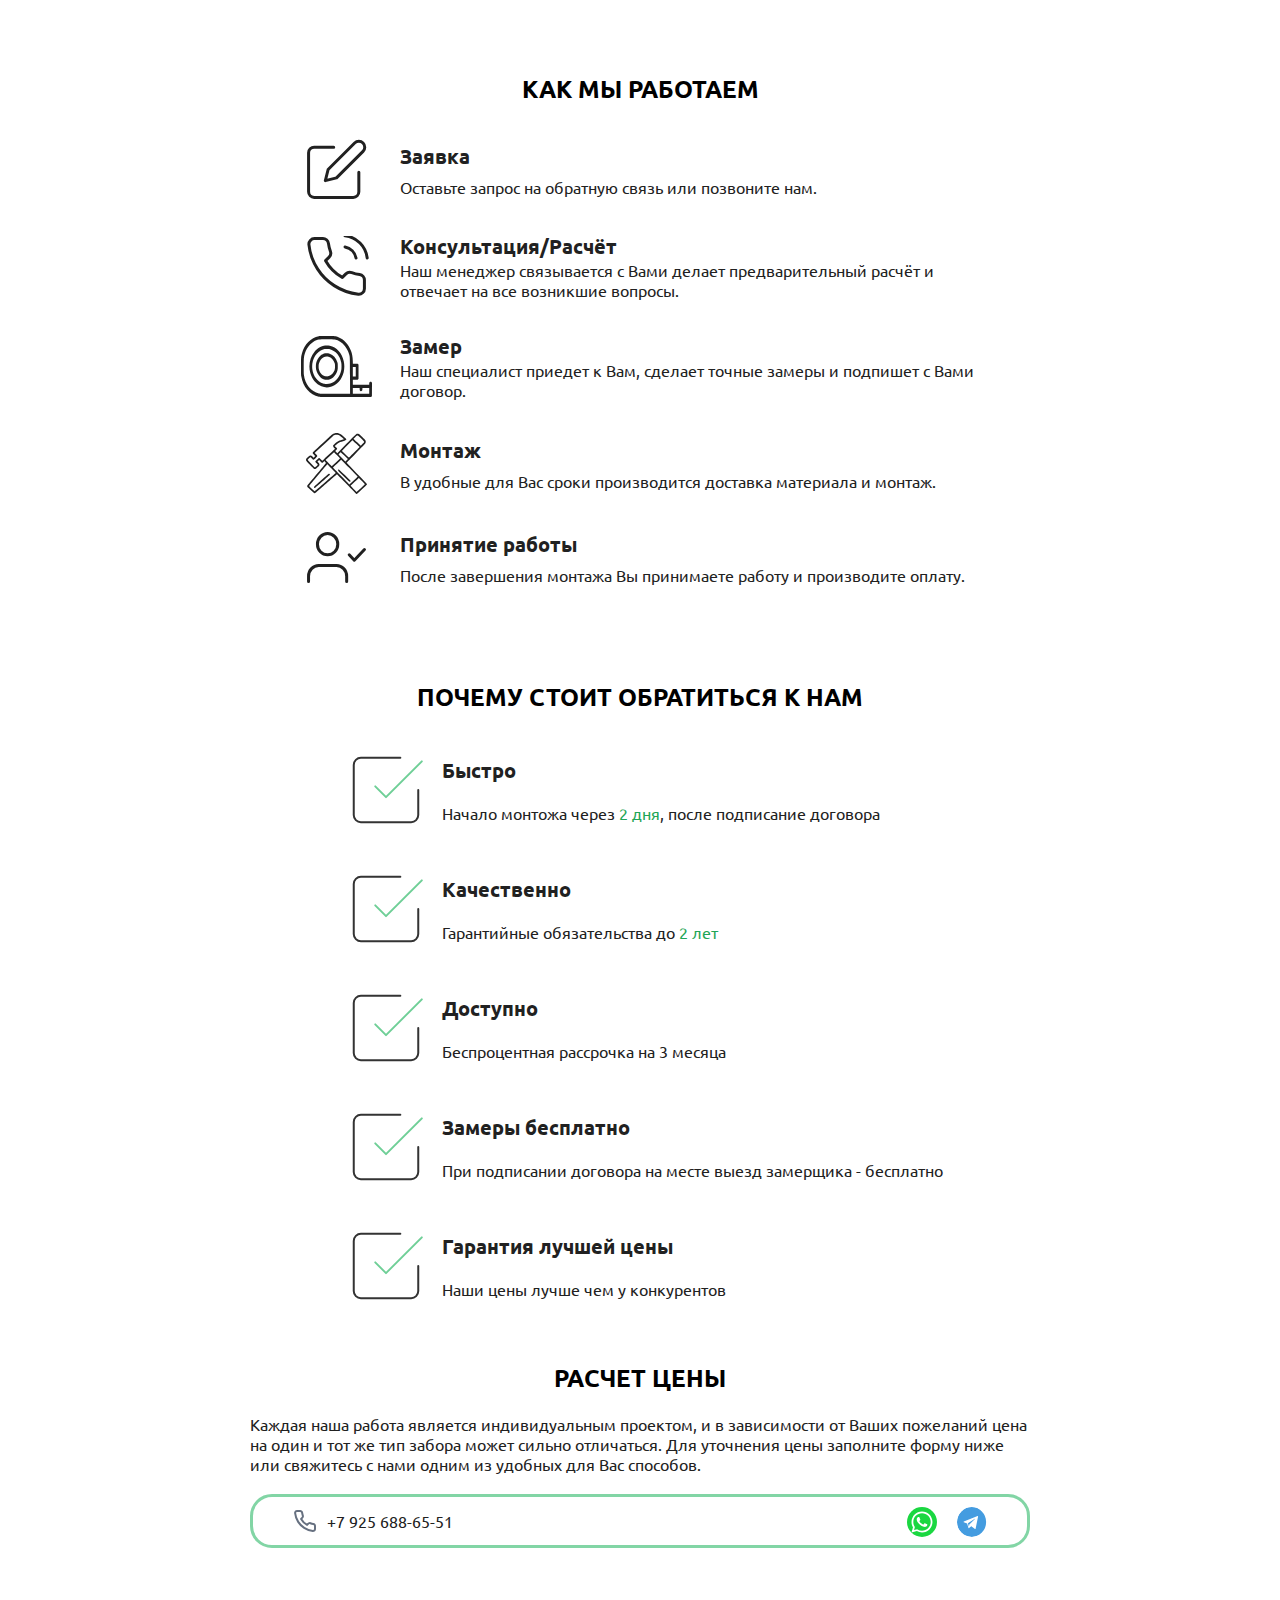
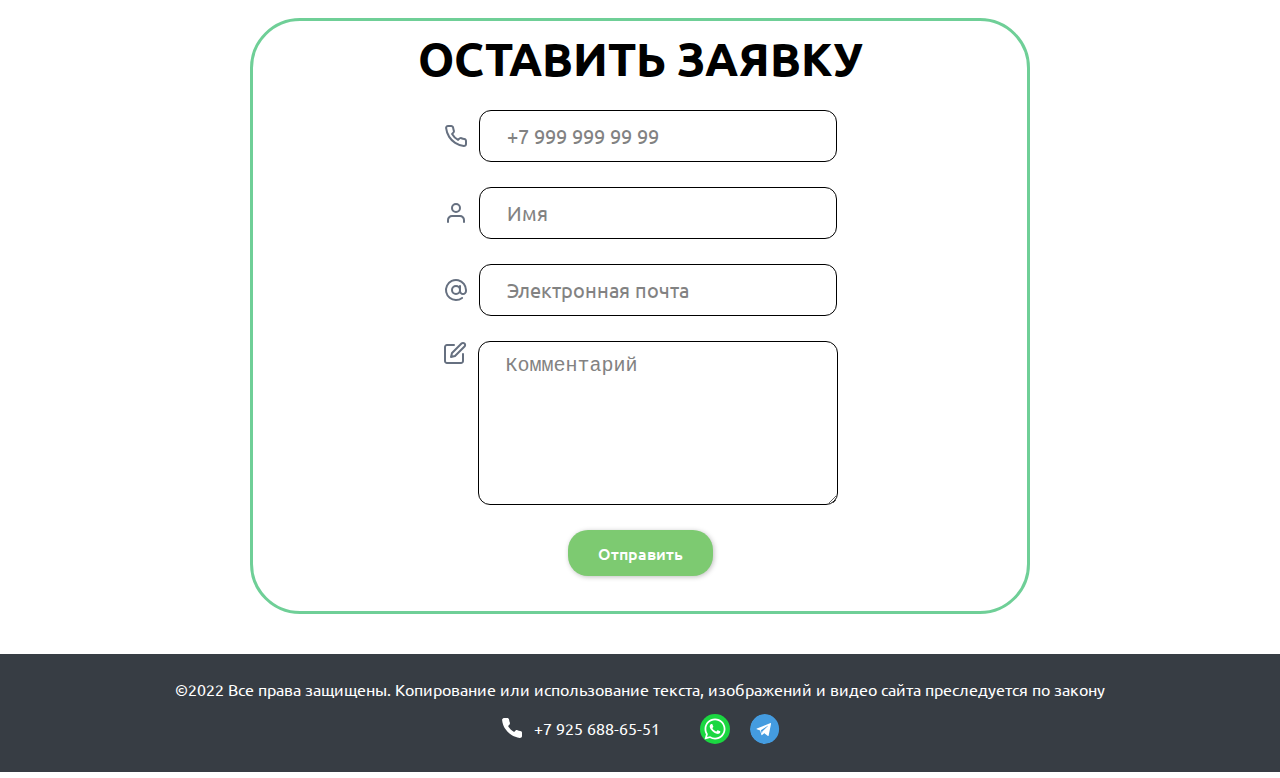
==== commit 56c12c16: "fix text footer" ====
--- a/3d_panels.html
+++ b/3d_panels.html
@@ -302,7 +302,7 @@
 <footer class="footer">          <p class="footer__paragraph">-    <span class="footer__paragraph--symbol">©</span>2022 Все права защищены. Копирование и использование текста м графики сайта преследуется по закону+    <span class="footer__paragraph--symbol">©</span>2022 Все права защищены. Копирование или использование текста, изображений и видео сайта преследуется по закону </p>     <div class="footer__network">     <div class="footer__network_phone">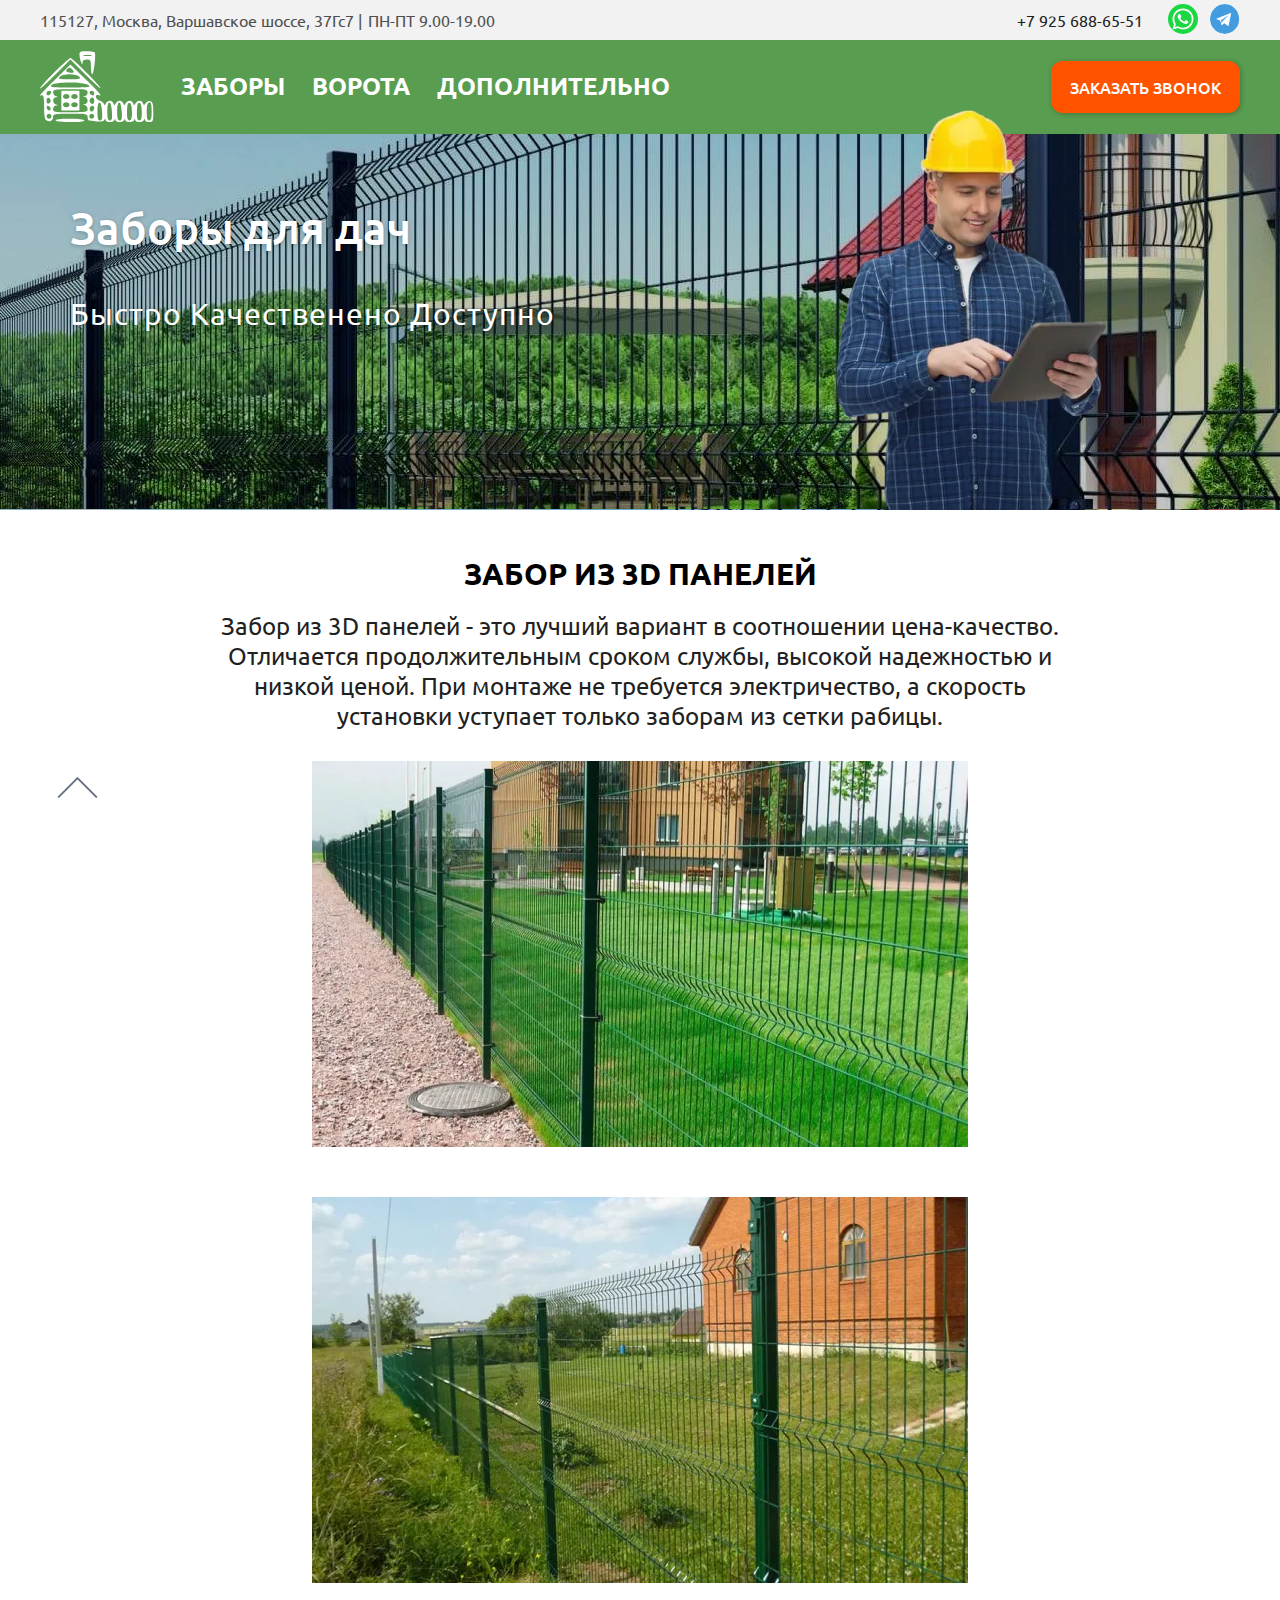
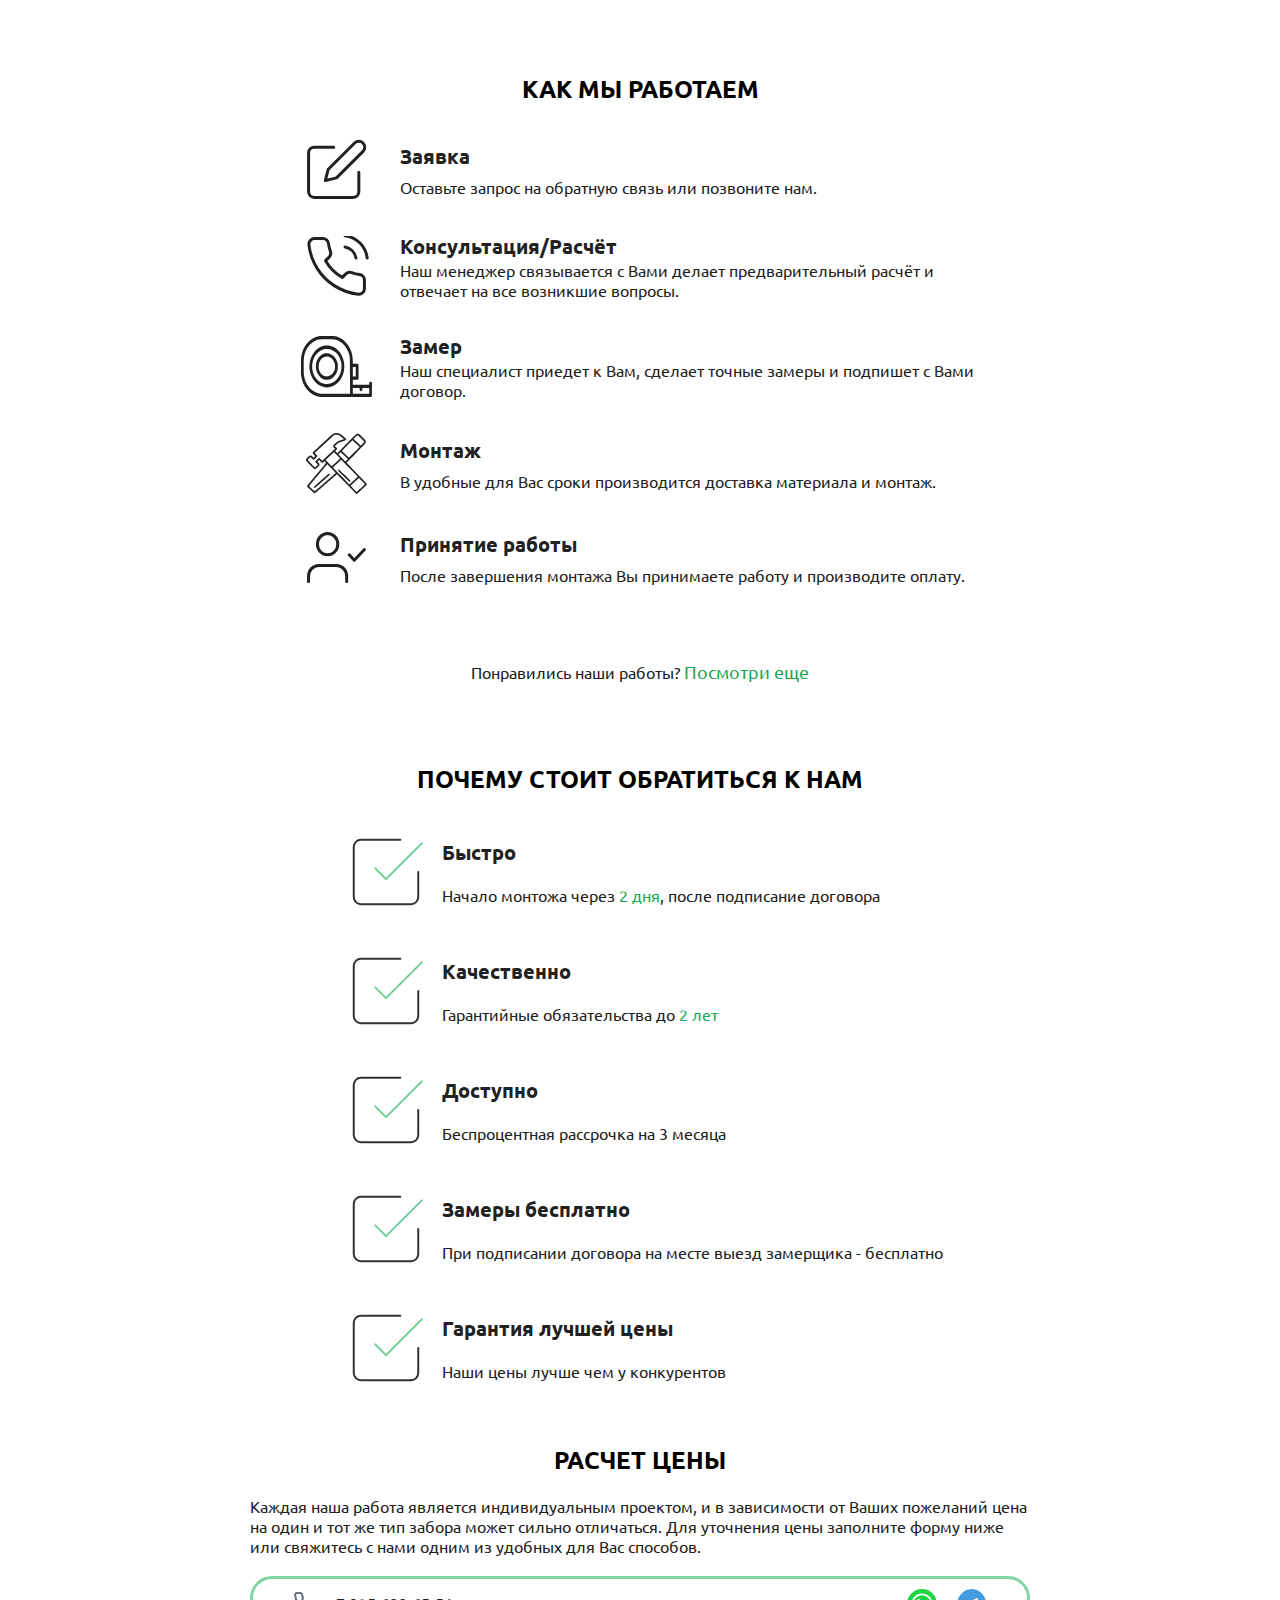
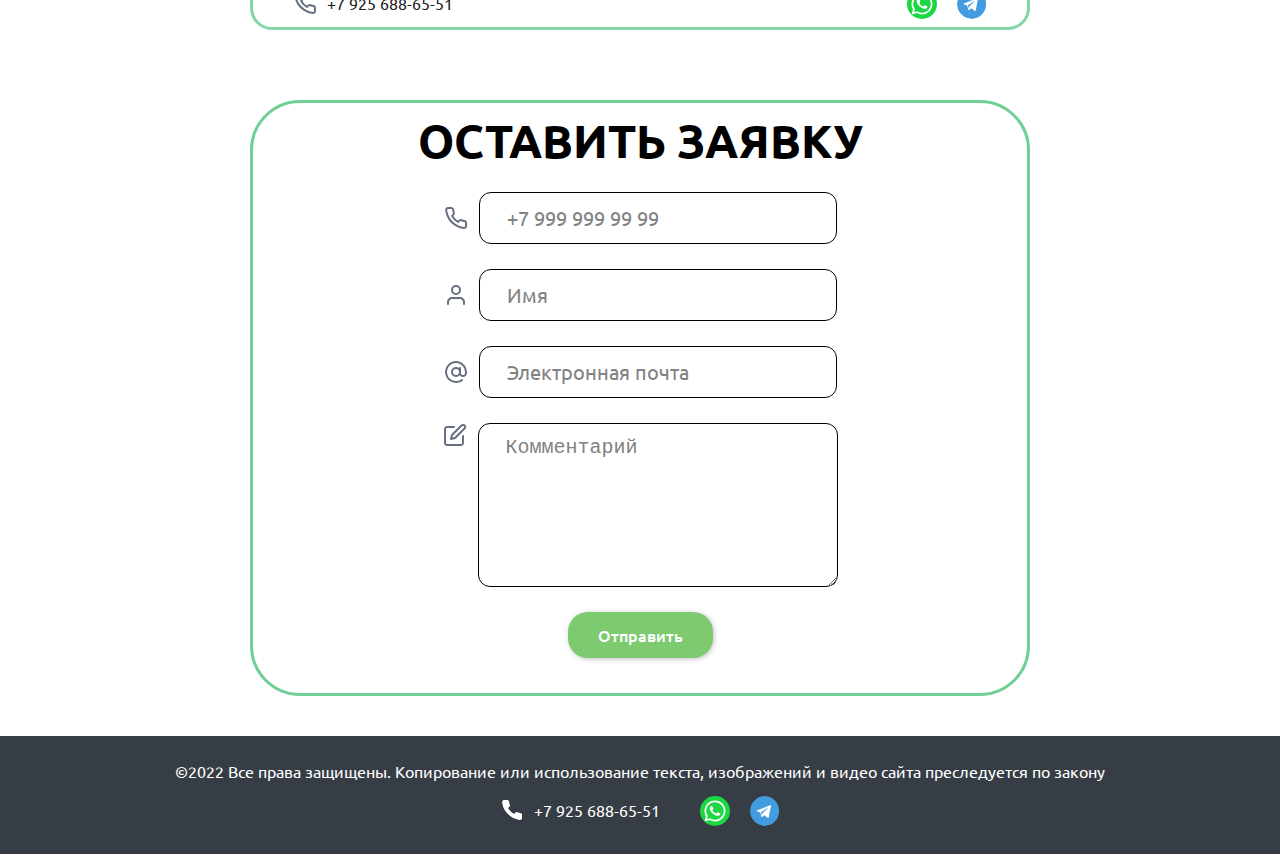
==== commit 635907e3: "init gallary, add link gallary, add images gallary" ====
--- a/3d_panels.html
+++ b/3d_panels.html
@@ -157,6 +157,10 @@
 </div>     </div> </section>++        <p class="gallary__go_page">+    Понравились наши работы? <a class="gallary__go_page__link" href="gallary.html">Посмотри еще</a>+</p>          <section class="icon_text benefist">     <h2 class="icon_text__title title__section">Почему стоит обратиться к нам</h2>@@ -287,8 +291,6 @@
     </form> </section> -        <!-- Galary -->-         <div class="arrow--fixed">     <div class="arrow__area">         <a class="arrow_up" href="#top">--- a/style/index.css
+++ b/style/index.css
@@ -374,6 +374,9 @@
   -ms-grid-row: 1;
   -ms-grid-row-span: 2;
   -ms-grid-column: 1; }
+
+.we_work {
+  padding-bottom: 0px; }
 
 .list_fences {
   max-width: 1000px;
@@ -459,6 +462,13 @@
       -webkit-transition: all ease .35s;
       -o-transition: all ease .35s;
       transition: all ease .35s; }
+
+.gallary__go_page {
+  padding: 40px 0;
+  text-align: center; }
+  .gallary__go_page__link {
+    font-size: 18px;
+    color: #1fa657; }
 
 .form {
   max-width: 780px;
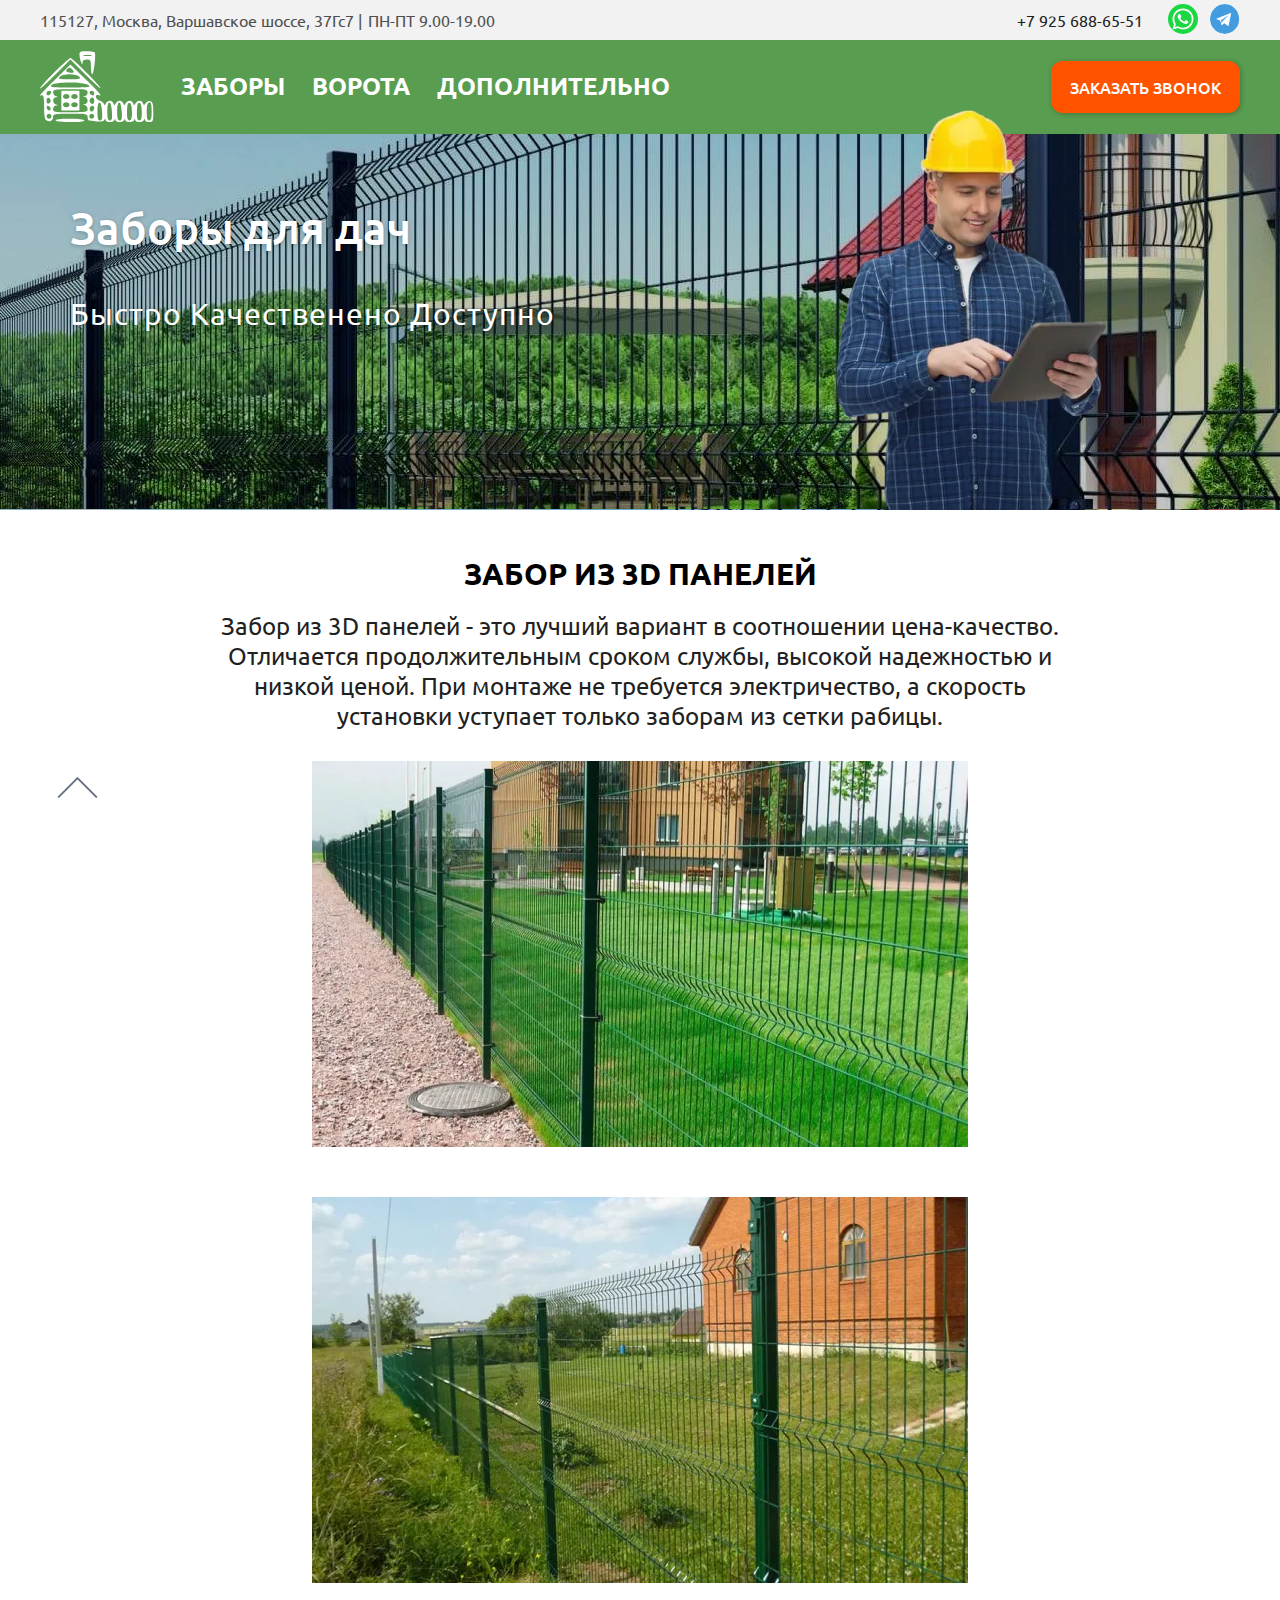
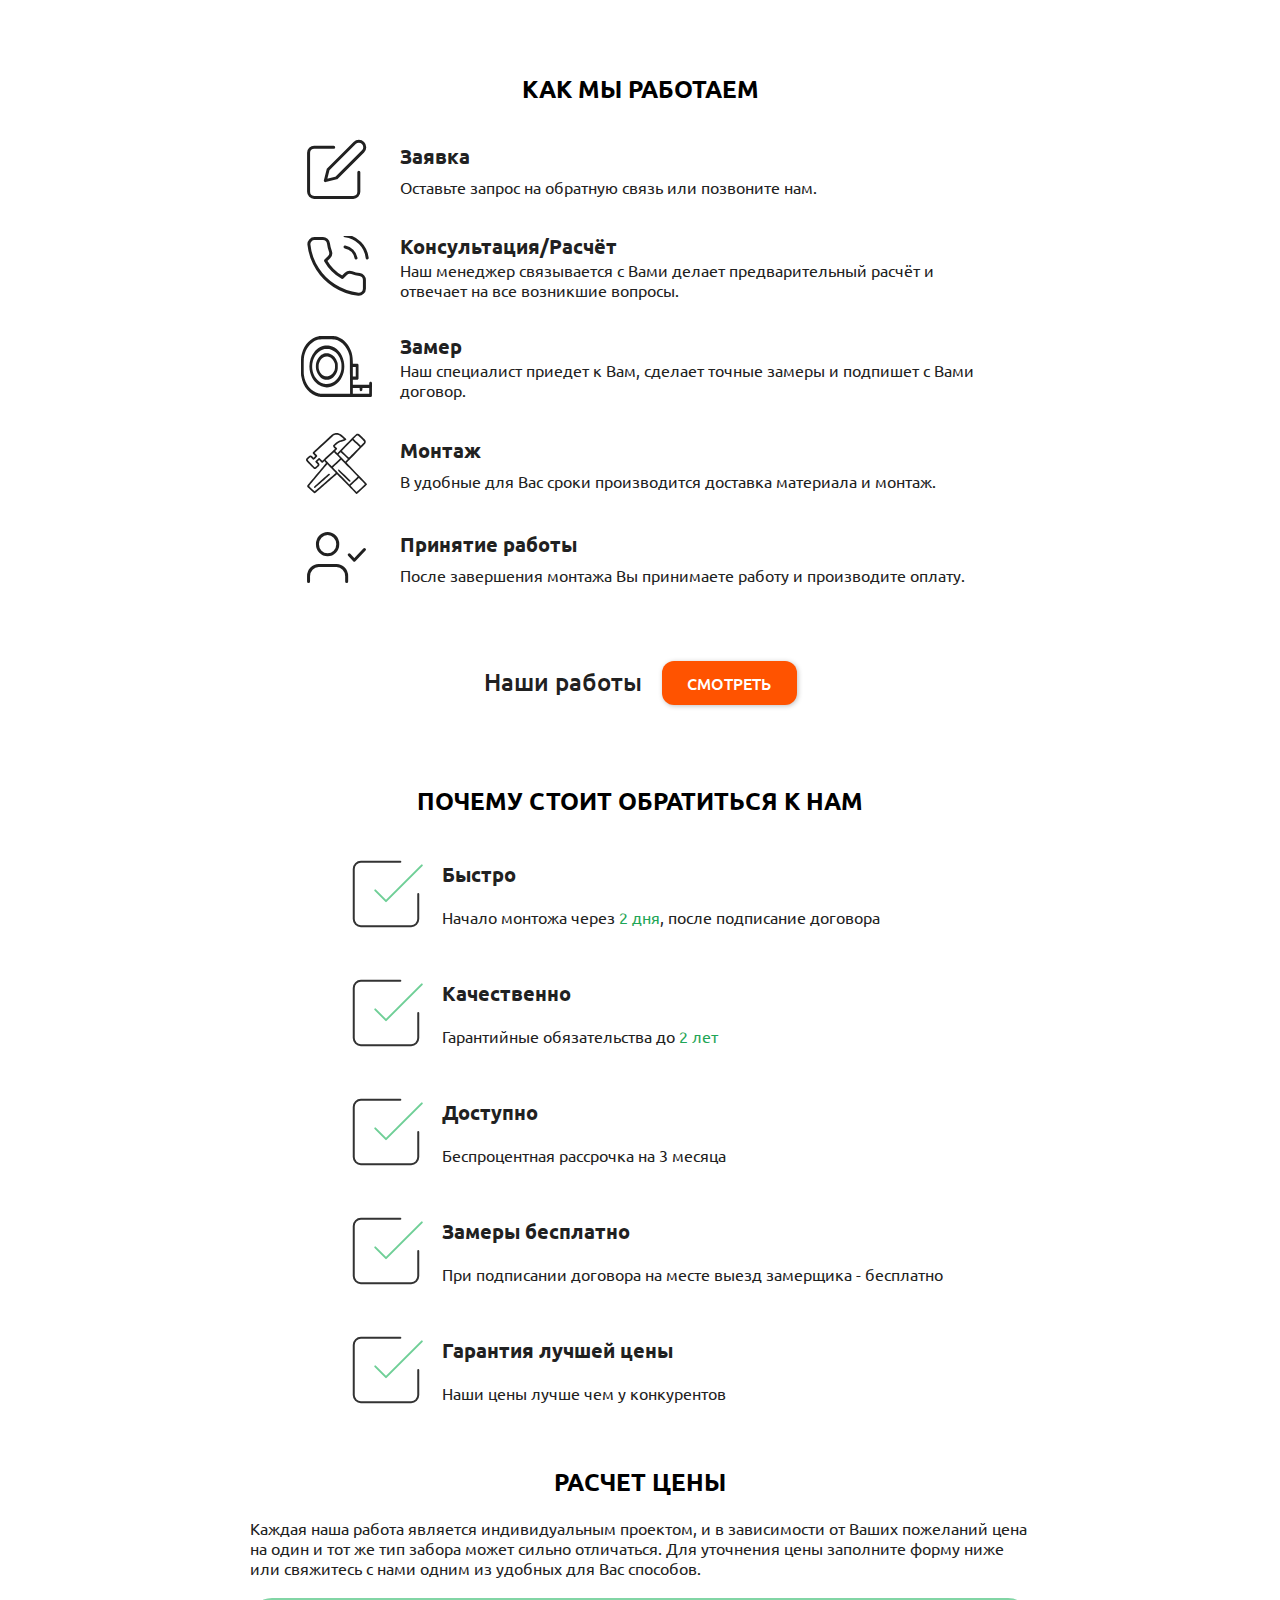
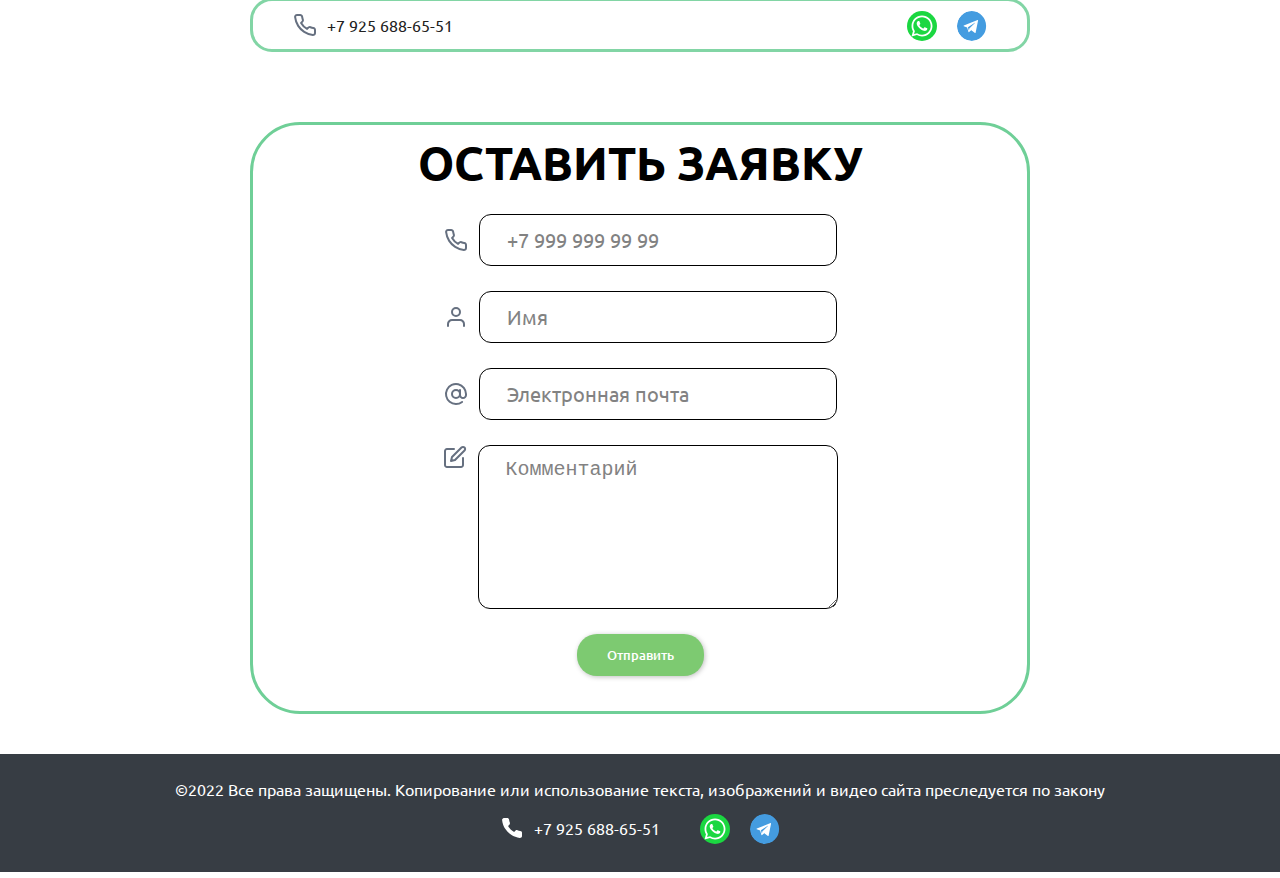
==== commit fa1124e2: "add work form, message telegram, mini-fix" ====
--- a/3d_panels.html
+++ b/3d_panels.html
@@ -158,9 +158,16 @@
     </div> </section> -        <p class="gallary__go_page">-    Понравились наши работы? <a class="gallary__go_page__link" href="gallary.html">Посмотри еще</a>-</p>+        <div class="gallary__go_page">+    <h2 class="gallary__go_page__text">Наши работы</h2>+    <a++     href="gallary.html" ++class="btn call_to_action form--scroll gallary__go_page__link">+    смотреть+</a>+</div>          <section class="icon_text benefist">     <h2 class="icon_text__title title__section">Почему стоит обратиться к нам</h2>@@ -244,7 +251,7 @@
         <div id="form--scroll"></div>  <section class="order_form">-    <form class="form" method="POST" id="form">+    <form class="form" method="POST" id="form" action="telegram/messageTelegram.php">          <h2 class="form__title title__section">Оставить заявку</h2>         <input class="form__input" type="hidden" name="type" value="Забор из 3D панелей">@@ -253,7 +260,7 @@
             <svg width="24" height="24" viewBox="0 0 24 24" fill="none" xmlns="http://www.w3.org/2000/svg">                 <path d="M22.0004 16.9201V19.9201C22.0016 20.1986 21.9445 20.4743 21.8329 20.7294C21.7214 20.9846 21.5577 21.2137 21.3525 21.402C21.1473 21.5902 20.905 21.7336 20.6412 21.8228C20.3773 21.912 20.0978 21.9452 19.8204 21.9201C16.7433 21.5857 13.7874 20.5342 11.1904 18.8501C8.77425 17.3148 6.72576 15.2663 5.19042 12.8501C3.5004 10.2413 2.44866 7.27109 2.12042 4.1801C2.09543 3.90356 2.1283 3.62486 2.21692 3.36172C2.30555 3.09859 2.44799 2.85679 2.63519 2.65172C2.82238 2.44665 3.05023 2.28281 3.30421 2.17062C3.5582 2.05843 3.83276 2.00036 4.11042 2.0001H7.11042C7.59573 1.99532 8.06621 2.16718 8.43418 2.48363C8.80215 2.80008 9.0425 3.23954 9.11042 3.7201C9.23704 4.68016 9.47187 5.62282 9.81042 6.5301C9.94497 6.88802 9.97408 7.27701 9.89433 7.65098C9.81457 8.02494 9.62928 8.36821 9.36042 8.6401L8.09042 9.9101C9.51398 12.4136 11.5869 14.4865 14.0904 15.9101L15.3604 14.6401C15.6323 14.3712 15.9756 14.1859 16.3495 14.1062C16.7235 14.0264 17.1125 14.0556 17.4704 14.1901C18.3777 14.5286 19.3204 14.7635 20.2804 14.8901C20.7662 14.9586 21.2098 15.2033 21.527 15.5776C21.8441 15.9519 22.0126 16.4297 22.0004 16.9201Z" stroke="#667080" stroke-width="2" stroke-linecap="round" stroke-linejoin="round"/>             </svg>-            <input class="form__input" type="tel" name="phone" placeholder="+7 999 999 99 99">+            <input class="form__input" type="tel" name="phone" placeholder="+7 999 999 99 99" pattern="\+7\-[0-9]{3}\-[0-9]{3}\-[0-9]{2}\-[0-9]{2}" maxlength="14" required>         </label>              <label class="form__item">@@ -261,7 +268,7 @@
                 <path d="M20 21V19C20 17.9391 19.5786 16.9217 18.8284 16.1716C18.0783 15.4214 17.0609 15 16 15H8C6.93913 15 5.92172 15.4214 5.17157 16.1716C4.42143 16.9217 4 17.9391 4 19V21" stroke="#667080" stroke-width="2" stroke-linecap="round" stroke-linejoin="round"/>                 <path d="M12 11C14.2091 11 16 9.20914 16 7C16 4.79086 14.2091 3 12 3C9.79086 3 8 4.79086 8 7C8 9.20914 9.79086 11 12 11Z" stroke="#667080" stroke-width="2" stroke-linecap="round" stroke-linejoin="round"/>             </svg>-            <input class="form__input" type="text" name="name" placeholder="Имя">+            <input class="form__input" type="text" name="name" placeholder="Имя" required>         </label>              <label class="form__item">@@ -277,15 +284,11 @@
                 <path d="M11 4H4C3.46957 4 2.96086 4.21071 2.58579 4.58579C2.21071 4.96086 2 5.46957 2 6V20C2 20.5304 2.21071 21.0391 2.58579 21.4142C2.96086 21.7893 3.46957 22 4 22H18C18.5304 22 19.0391 21.7893 19.4142 21.4142C19.7893 21.0391 20 20.5304 20 20V13" stroke="#667080" stroke-width="2" stroke-linecap="round" stroke-linejoin="round"/>                 <path d="M18.5 2.50023C18.8978 2.1024 19.4374 1.87891 20 1.87891C20.5626 1.87891 21.1022 2.1024 21.5 2.50023C21.8978 2.89805 22.1213 3.43762 22.1213 4.00023C22.1213 4.56284 21.8978 5.1024 21.5 5.50023L12 15.0002L8 16.0002L9 12.0002L18.5 2.50023Z" stroke="#667080" stroke-width="2" stroke-linecap="round" stroke-linejoin="round"/>             </svg>-            <textarea class="form__input" cols="24" rows="6" placeholder="Комментарий"></textarea>+            <textarea class="form__input" name="comment" cols="24" rows="6" placeholder="Комментарий"></textarea>         </label>              <div class="form__item">-            <a--class="btn form__button">-    Отправить-</a>+            <input class="btn form__button" type="submit" value="Отправить">         </div>              </form>--- a/style/index.css
+++ b/style/index.css
@@ -300,16 +300,6 @@
   padding: 11px 12px;
   background-color: #ff5300;
   text-transform: uppercase; }
-  .call_to_action::after {
-    content: "";
-    position: absolute;
-    top: 3px;
-    left: 3px;
-    width: 100%;
-    height: 100%;
-    background-color: inherit;
-    border-radius: 12px;
-    z-index: -1; }
 
 .what_fence {
   padding-bottom: 60px; }
@@ -449,6 +439,12 @@
       display: flex;
       gap: 8px;
       padding-bottom: 11px; }
+      .list_fences__benefit__item svg {
+        -webkit-box-flex: 0;
+            -ms-flex-positive: 0;
+                flex-grow: 0;
+        -ms-flex-negative: 0;
+            flex-shrink: 0; }
   .list_fences .next_info {
     position: absolute;
     bottom: 0;
@@ -464,11 +460,24 @@
       transition: all ease .35s; }
 
 .gallary__go_page {
-  padding: 40px 0;
-  text-align: center; }
+  display: -webkit-box;
+  display: -ms-flexbox;
+  display: flex;
+  -webkit-box-orient: vertical;
+  -webkit-box-direction: normal;
+      -ms-flex-direction: center;
+          flex-direction: center;
+  -webkit-box-pack: center;
+      -ms-flex-pack: center;
+          justify-content: center;
+  gap: 20px;
+  padding: 40px 0; }
+  .gallary__go_page__text {
+    margin-top: 5px; }
   .gallary__go_page__link {
-    font-size: 18px;
-    color: #1fa657; }
+    max-width: 135px;
+    text-align: center;
+    margin: 0; }
 
 .form {
   max-width: 780px;
@@ -518,7 +527,8 @@
     padding: 12px 30px;
     margin-bottom: 10px;
     border-radius: 20px;
-    background-color: #7DCA71; }
+    background-color: #7DCA71;
+    border: none; }
 
 #form--scroll {
   display: block;
@@ -837,7 +847,8 @@
     grid-template-columns: 140px auto;
     padding-bottom: 70px; }
     .list_fences__item__img {
-      max-width: 140px; }
+      max-width: 140px;
+      height: 135px; }
       .list_fences__item__img--first {
         max-width: 132px; }
       .list_fences__item__img--last {
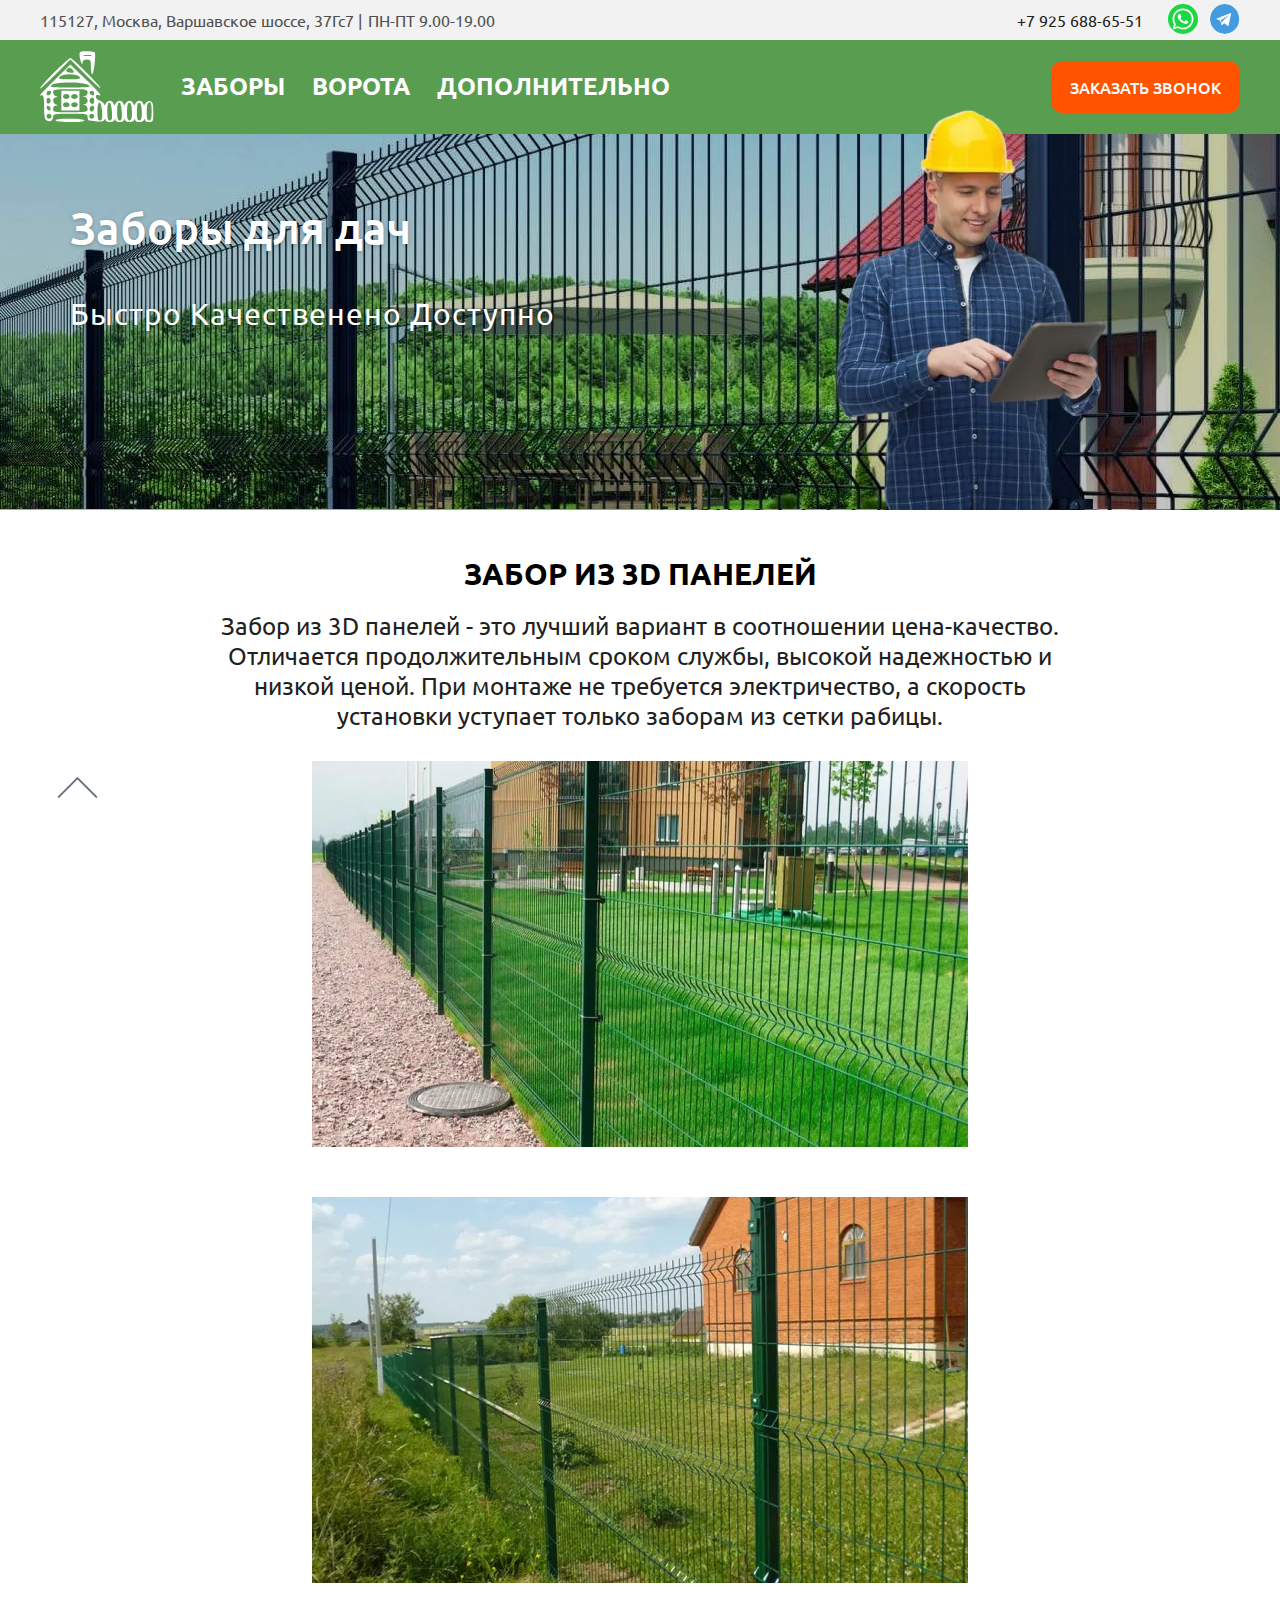
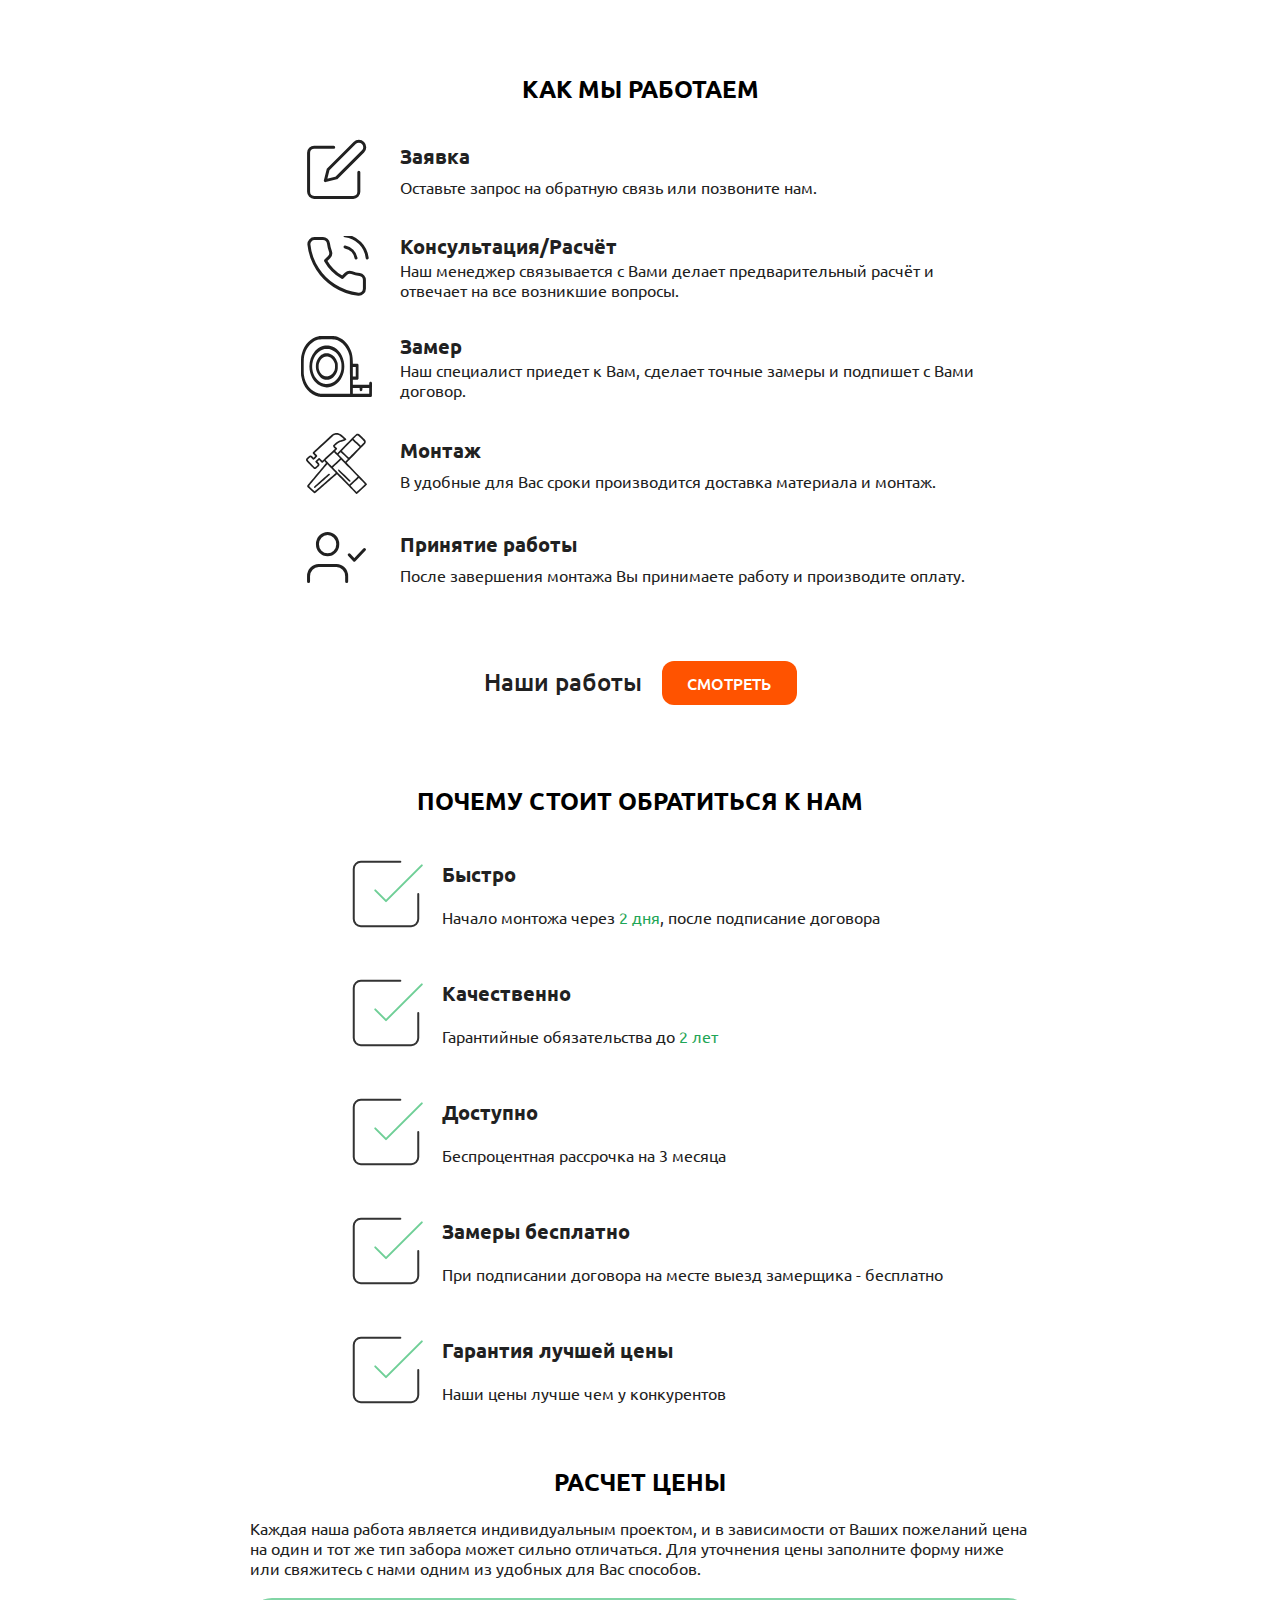
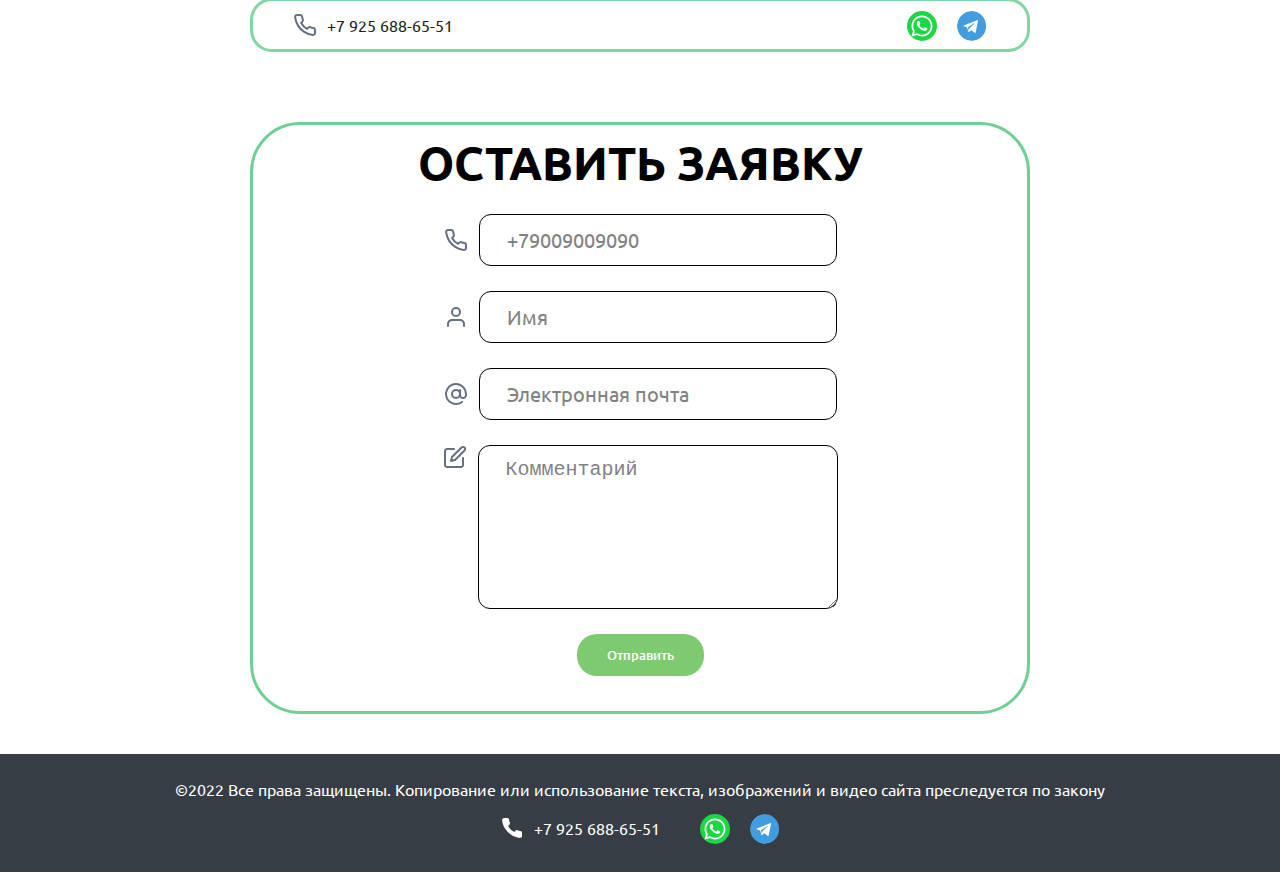
==== commit 31d31602: "mini-fix, creat slider, styles gallery" ====
--- a/3d_panels.html
+++ b/3d_panels.html
@@ -43,7 +43,7 @@
     <div class="menu--fixed">     <nav class="header__navbar">         <div class="menu__item--logo mob-logo hidden">-            <a href="index.html" style="display: block;">+            <a href="index" style="display: block;">                 <svg class="logotip" width="99" height="62" viewBox="0 0 99 62" fill="#fff" xmlns="http://www.w3.org/2000/svg">     <path fill-rule="evenodd" clip-rule="evenodd" d="M34.7285 6.20215C34.502 5.14062 34.3496 4.06543 34.3232 3.21387C34.2354 0.348633 34.9102 0 40.5566 0C44.04 0 47.2002 0.50293 47.5801 1.11816C48.7061 2.94531 46.7686 20 45.4336 20C44.7588 20 44.2061 17.1074 44.2061 13.5713C44.2061 7.66699 43.915 7.14258 40.6406 7.14258C38.2334 7.14258 37.043 7.95605 36.9756 9.64258C36.8906 11.7803 36.6982 11.7285 35.6494 9.28613C35.2998 8.47168 34.9717 7.34473 34.7285 6.20215ZM38.1455 3.86523C39.9092 4.20605 42.7988 4.20605 44.5625 3.86523C46.3262 3.52441 44.8828 3.24609 41.3535 3.24609C37.8242 3.24609 36.3818 3.52441 38.1455 3.86523ZM0 32.1426C0 31.3887 5.60156 25.1328 12.4473 18.2432C19.2939 11.3516 25.5635 5.71387 26.3809 5.71387C28.2812 5.71387 53.5645 31.0996 52.6133 32.0527C52.2217 32.4453 46.1709 27.001 39.1689 19.9541L26.4375 7.13965L13.2188 20.3271C5.94727 27.5801 0 32.8975 0 32.1426ZM0 38.0596C0 37.7803 5.93066 31.7031 13.1807 24.5576L26.3613 11.5645L39.3721 23.9961C52.0859 36.1455 54.9434 39.7158 50.623 38.0547C49.3096 37.5498 48.4834 38.0576 48.4834 39.3652C48.4834 40.5381 50.0879 42.1104 52.0488 42.8574C54.0098 43.6045 55.6338 45.0342 55.6562 46.0361C55.6826 47.0957 56.3086 46.8115 57.1543 45.3574C58.9746 42.2256 62.5498 42.1172 63.7139 45.1553C64.5234 47.2695 64.6992 47.2695 65.8799 45.1553C67.5322 42.1953 71.1357 42.1953 72.2695 45.1553C73.0791 47.2695 73.2549 47.2695 74.4355 45.1553C76.0889 42.1953 79.6924 42.1953 80.8252 45.1553C81.6357 47.2695 81.8105 47.2695 82.9912 45.1553C84.6172 42.2441 88.2422 42.1797 89.3389 45.041C90.0703 46.9531 90.3965 46.9229 91.9395 44.8096C92.9912 43.3701 94.6523 42.7568 96.0479 43.2939C97.8662 43.9932 98.3936 46.1348 98.3936 52.8125C98.3936 61.0498 98.2373 61.4287 94.8291 61.4287C92.8682 61.4287 91.2129 60.626 91.1514 59.6426C91.0615 58.2139 90.8945 58.2139 90.3203 59.6426C89.9238 60.626 88.0498 61.4287 86.1543 61.4287C84.2598 61.4287 82.6562 60.626 82.5957 59.6426C82.5059 58.2139 82.3389 58.2139 81.7637 59.6426C80.8271 61.9688 74.1865 61.9688 74.0391 59.6426C73.9492 58.2139 73.7822 58.2139 73.208 59.6426C72.8115 60.626 70.9375 61.4287 69.043 61.4287C67.1475 61.4287 65.5449 60.626 65.4834 59.6426C65.3936 58.2139 65.2266 58.2139 64.6523 59.6426C63.7148 61.9697 57.0469 61.9697 57.0186 59.6426C57.001 58.2646 56.7295 58.2783 55.8252 59.707C55.0576 60.917 52.7246 61.3232 49.0732 60.8799C46.0039 60.5088 43.0127 60.1572 42.4238 60.1016C41.834 60.0459 41.3535 58.7139 41.3535 57.1426C41.3535 54.4668 40.4023 54.2861 26.3809 54.2861C12.6396 54.2861 11.4082 54.5088 11.4082 56.9902C11.4082 60.1787 8.41602 61.6797 5.57422 59.9189C4.14355 59.0303 3.56445 55.6758 3.56445 48.2646C3.56445 40.7002 3.07715 37.9541 1.78223 38.2139C0.802734 38.4102 0 38.3418 0 38.0596ZM26.5547 18.5713C29.7178 18.5713 30.0215 18.2402 28.5195 16.4287C26.5879 14.0967 25.2432 13.7598 23.7666 15.2383C21.8008 17.209 22.9395 18.5713 26.5547 18.5713ZM25.668 24.2861C34.6904 24.2861 35.7734 24.0146 34.2236 22.1426C33.1016 20.7881 29.9561 20 25.668 20C21.3799 20 18.2344 20.7881 17.1113 22.1426C15.5615 24.0146 16.6455 24.2861 25.668 24.2861ZM26.4795 31.4287C42.8516 31.4287 44.4629 31.21 41.9824 29.3311C37.9971 26.3096 12.4756 26.2744 9.98145 29.2861C8.41895 31.1719 10.3984 31.4287 26.4795 31.4287ZM38.8584 38.7373C40.3486 38.6387 41.3535 37.4199 41.3535 35.7139C41.3535 33.0381 40.4023 32.8574 26.3809 32.8574C12.5488 32.8574 11.4082 33.0674 11.4082 35.6104C11.4082 37.123 12.5312 38.6553 13.9033 39.0156C16.2803 39.6367 16.2803 39.6768 13.9033 39.834C13.1455 39.8848 12.5 40.2383 12.0557 40.793C11.6465 41.3037 11.4082 41.9834 11.4082 42.7529C11.4082 44.2656 12.5312 45.7988 13.9033 46.1582C16.2803 46.7803 16.2803 46.8203 13.9033 46.9775C12.4131 47.0762 11.4082 48.2939 11.4082 50C11.4082 52.6758 12.3594 52.8574 26.3809 52.8574C40.2129 52.8574 41.3535 52.6475 41.3535 50.1045C41.3535 48.5918 40.2305 47.0586 38.8584 46.6982C37.917 46.4521 37.3486 46.2979 37.1533 46.1904C36.8545 46.0273 37.4229 45.9746 38.8584 45.8799C40.3145 45.7832 41.3535 44.5674 41.3535 42.9619C41.3535 41.4482 40.2305 39.916 38.8584 39.5557C37.9609 39.3213 37.4023 39.1699 37.1826 39.0635C36.8203 38.8877 37.3789 38.835 38.8584 38.7373ZM5.7041 36.5469C5.7041 39.0703 8.77441 38.6318 9.65527 35.9824C9.96582 35.0488 9.20312 34.2861 7.96094 34.2861C6.71875 34.2861 5.7041 35.3027 5.7041 36.5469ZM18.5381 51.4287V42.8574V34.2861H26.3809H34.2236V42.8574V51.4287H26.3809H18.5381ZM45.3652 38.2441C46.2959 38.5557 47.0576 37.791 47.0576 36.5469C47.0576 35.3027 46.043 34.2861 44.8008 34.2861C42.2822 34.2861 42.7197 37.3613 45.3652 38.2441ZM22.8154 41.4287C24.4004 41.4287 25.668 40.4756 25.668 39.2861C25.668 38.0957 24.4004 37.1426 22.8154 37.1426C21.2314 37.1426 19.9639 38.0957 19.9639 39.2861C19.9639 40.4756 21.2314 41.4287 22.8154 41.4287ZM29.9463 41.4287C31.5303 41.4287 32.7979 40.4756 32.7979 39.2861C32.7979 38.0957 31.5303 37.1426 29.9463 37.1426C28.3613 37.1426 27.0938 38.0957 27.0938 39.2861C27.0938 40.4756 28.3613 41.4287 29.9463 41.4287ZM7.48633 45.3574C8.46777 45.0303 9.26855 43.9043 9.26855 42.8574C9.26855 41.8096 8.46777 40.6846 7.48633 40.3574C6.42578 40.0029 5.7041 41.0156 5.7041 42.8574C5.7041 44.6982 6.42578 45.7119 7.48633 45.3574ZM45.7158 45.7139C46.4551 45.7139 47.0576 44.4287 47.0576 42.8574C47.0576 39.8447 44.9834 39.0127 43.4932 41.4287C42.4531 43.1143 43.8027 45.7139 45.7158 45.7139ZM22.8154 48.5713C24.4004 48.5713 25.668 47.6182 25.668 46.4287C25.668 45.2383 24.4004 44.2861 22.8154 44.2861C21.2314 44.2861 19.9639 45.2383 19.9639 46.4287C19.9639 47.6182 21.2314 48.5713 22.8154 48.5713ZM29.9463 48.5713C31.5303 48.5713 32.7979 47.6182 32.7979 46.4287C32.7979 45.2383 31.5303 44.2861 29.9463 44.2861C28.3613 44.2861 27.0938 45.2383 27.0938 46.4287C27.0938 47.6182 28.3613 48.5713 29.9463 48.5713ZM52.123 60C53.8945 60 54.251 58.5225 53.9053 52.6133C53.2881 42.0312 49.9102 41.5332 49.9102 52.0244C49.9102 58.2812 50.3877 60 52.123 60ZM60.6787 60C62.4502 60 62.8066 58.5225 62.4619 52.6133C61.8438 42.0312 58.4658 41.5332 58.4658 52.0244C58.4658 58.2812 58.9434 60 60.6787 60ZM69.2354 60C71.0059 60 71.3623 58.5225 71.0176 52.6133C70.4004 42.0312 67.0215 41.5332 67.0215 52.0244C67.0215 58.2812 67.5 60 69.2354 60ZM77.7168 60C79.3301 60 79.8555 58.2627 79.8555 52.9414C79.8555 46.2695 78.5244 43.2383 76.4893 45.2773C75.9883 45.7803 75.5781 49.2969 75.5781 53.0957C75.5781 58.2803 76.1113 60 77.7168 60ZM86.2725 60C87.8857 60 88.4121 58.2627 88.4121 52.9414C88.4121 46.2695 87.0801 43.2383 85.0449 45.2773C84.7861 45.5381 84.5508 46.6074 84.3848 48.1064C84.2295 49.501 84.1338 51.2656 84.1338 53.0957C84.1338 58.2803 84.667 60 86.2725 60ZM94.8291 60C96.4717 60 96.9678 58.1738 96.9678 52.1426C96.9678 44.8643 96.0068 42.8682 93.6406 45.2383C93.1182 45.7617 92.6904 49.2969 92.6904 53.0957C92.6904 58.2803 93.2236 60 94.8291 60ZM5.92383 49.1973C6.47852 51.874 9.26855 52.3457 9.26855 49.7617C9.26855 48.8457 8.40625 47.8076 7.34961 47.4541C6.15039 47.0547 5.61719 47.707 5.92383 49.1973ZM46.8818 50.3301C46.9941 49.96 47.0576 49.5723 47.0576 49.2012C47.0576 46.8447 44.8047 46.4453 43.4932 48.5713C42.3291 50.457 44.0352 53.1318 45.7305 52.0811C46.2217 51.7773 46.6523 51.0918 46.8818 50.3301ZM7.84277 58.5713C9.01953 58.5713 9.98145 57.6074 9.98145 56.4287C9.98145 55.25 9.01953 54.2861 7.84277 54.2861C6.66602 54.2861 5.7041 55.25 5.7041 56.4287C5.7041 57.6074 6.66602 58.5713 7.84277 58.5713ZM44.9189 58.5713C46.0957 58.5713 47.0576 57.6074 47.0576 56.4287C47.0576 55.25 46.0957 54.2861 44.9189 54.2861C43.7422 54.2861 42.7803 55.25 42.7803 56.4287C42.7803 57.6074 43.7422 58.5713 44.9189 58.5713ZM26.4648 61.4287C19.8438 61.4287 14.0312 60.7861 13.5469 60C12.9834 59.0869 17.334 58.5713 25.584 58.5713C33.2461 58.5713 38.502 59.1533 38.502 60C38.502 60.8398 33.5391 61.4287 26.4648 61.4287Z" fill="#fff"/> </svg>@@ -52,7 +52,7 @@
          <ul class="menu menu--mob">             <li class="menu__item--logo menu__desk-logo">-                <a href="index.html">+                <a href="index">                     <svg class="logotip" width="99" height="62" viewBox="0 0 99 62" fill="#fff" xmlns="http://www.w3.org/2000/svg">     <path fill-rule="evenodd" clip-rule="evenodd" d="M34.7285 6.20215C34.502 5.14062 34.3496 4.06543 34.3232 3.21387C34.2354 0.348633 34.9102 0 40.5566 0C44.04 0 47.2002 0.50293 47.5801 1.11816C48.7061 2.94531 46.7686 20 45.4336 20C44.7588 20 44.2061 17.1074 44.2061 13.5713C44.2061 7.66699 43.915 7.14258 40.6406 7.14258C38.2334 7.14258 37.043 7.95605 36.9756 9.64258C36.8906 11.7803 36.6982 11.7285 35.6494 9.28613C35.2998 8.47168 34.9717 7.34473 34.7285 6.20215ZM38.1455 3.86523C39.9092 4.20605 42.7988 4.20605 44.5625 3.86523C46.3262 3.52441 44.8828 3.24609 41.3535 3.24609C37.8242 3.24609 36.3818 3.52441 38.1455 3.86523ZM0 32.1426C0 31.3887 5.60156 25.1328 12.4473 18.2432C19.2939 11.3516 25.5635 5.71387 26.3809 5.71387C28.2812 5.71387 53.5645 31.0996 52.6133 32.0527C52.2217 32.4453 46.1709 27.001 39.1689 19.9541L26.4375 7.13965L13.2188 20.3271C5.94727 27.5801 0 32.8975 0 32.1426ZM0 38.0596C0 37.7803 5.93066 31.7031 13.1807 24.5576L26.3613 11.5645L39.3721 23.9961C52.0859 36.1455 54.9434 39.7158 50.623 38.0547C49.3096 37.5498 48.4834 38.0576 48.4834 39.3652C48.4834 40.5381 50.0879 42.1104 52.0488 42.8574C54.0098 43.6045 55.6338 45.0342 55.6562 46.0361C55.6826 47.0957 56.3086 46.8115 57.1543 45.3574C58.9746 42.2256 62.5498 42.1172 63.7139 45.1553C64.5234 47.2695 64.6992 47.2695 65.8799 45.1553C67.5322 42.1953 71.1357 42.1953 72.2695 45.1553C73.0791 47.2695 73.2549 47.2695 74.4355 45.1553C76.0889 42.1953 79.6924 42.1953 80.8252 45.1553C81.6357 47.2695 81.8105 47.2695 82.9912 45.1553C84.6172 42.2441 88.2422 42.1797 89.3389 45.041C90.0703 46.9531 90.3965 46.9229 91.9395 44.8096C92.9912 43.3701 94.6523 42.7568 96.0479 43.2939C97.8662 43.9932 98.3936 46.1348 98.3936 52.8125C98.3936 61.0498 98.2373 61.4287 94.8291 61.4287C92.8682 61.4287 91.2129 60.626 91.1514 59.6426C91.0615 58.2139 90.8945 58.2139 90.3203 59.6426C89.9238 60.626 88.0498 61.4287 86.1543 61.4287C84.2598 61.4287 82.6562 60.626 82.5957 59.6426C82.5059 58.2139 82.3389 58.2139 81.7637 59.6426C80.8271 61.9688 74.1865 61.9688 74.0391 59.6426C73.9492 58.2139 73.7822 58.2139 73.208 59.6426C72.8115 60.626 70.9375 61.4287 69.043 61.4287C67.1475 61.4287 65.5449 60.626 65.4834 59.6426C65.3936 58.2139 65.2266 58.2139 64.6523 59.6426C63.7148 61.9697 57.0469 61.9697 57.0186 59.6426C57.001 58.2646 56.7295 58.2783 55.8252 59.707C55.0576 60.917 52.7246 61.3232 49.0732 60.8799C46.0039 60.5088 43.0127 60.1572 42.4238 60.1016C41.834 60.0459 41.3535 58.7139 41.3535 57.1426C41.3535 54.4668 40.4023 54.2861 26.3809 54.2861C12.6396 54.2861 11.4082 54.5088 11.4082 56.9902C11.4082 60.1787 8.41602 61.6797 5.57422 59.9189C4.14355 59.0303 3.56445 55.6758 3.56445 48.2646C3.56445 40.7002 3.07715 37.9541 1.78223 38.2139C0.802734 38.4102 0 38.3418 0 38.0596ZM26.5547 18.5713C29.7178 18.5713 30.0215 18.2402 28.5195 16.4287C26.5879 14.0967 25.2432 13.7598 23.7666 15.2383C21.8008 17.209 22.9395 18.5713 26.5547 18.5713ZM25.668 24.2861C34.6904 24.2861 35.7734 24.0146 34.2236 22.1426C33.1016 20.7881 29.9561 20 25.668 20C21.3799 20 18.2344 20.7881 17.1113 22.1426C15.5615 24.0146 16.6455 24.2861 25.668 24.2861ZM26.4795 31.4287C42.8516 31.4287 44.4629 31.21 41.9824 29.3311C37.9971 26.3096 12.4756 26.2744 9.98145 29.2861C8.41895 31.1719 10.3984 31.4287 26.4795 31.4287ZM38.8584 38.7373C40.3486 38.6387 41.3535 37.4199 41.3535 35.7139C41.3535 33.0381 40.4023 32.8574 26.3809 32.8574C12.5488 32.8574 11.4082 33.0674 11.4082 35.6104C11.4082 37.123 12.5312 38.6553 13.9033 39.0156C16.2803 39.6367 16.2803 39.6768 13.9033 39.834C13.1455 39.8848 12.5 40.2383 12.0557 40.793C11.6465 41.3037 11.4082 41.9834 11.4082 42.7529C11.4082 44.2656 12.5312 45.7988 13.9033 46.1582C16.2803 46.7803 16.2803 46.8203 13.9033 46.9775C12.4131 47.0762 11.4082 48.2939 11.4082 50C11.4082 52.6758 12.3594 52.8574 26.3809 52.8574C40.2129 52.8574 41.3535 52.6475 41.3535 50.1045C41.3535 48.5918 40.2305 47.0586 38.8584 46.6982C37.917 46.4521 37.3486 46.2979 37.1533 46.1904C36.8545 46.0273 37.4229 45.9746 38.8584 45.8799C40.3145 45.7832 41.3535 44.5674 41.3535 42.9619C41.3535 41.4482 40.2305 39.916 38.8584 39.5557C37.9609 39.3213 37.4023 39.1699 37.1826 39.0635C36.8203 38.8877 37.3789 38.835 38.8584 38.7373ZM5.7041 36.5469C5.7041 39.0703 8.77441 38.6318 9.65527 35.9824C9.96582 35.0488 9.20312 34.2861 7.96094 34.2861C6.71875 34.2861 5.7041 35.3027 5.7041 36.5469ZM18.5381 51.4287V42.8574V34.2861H26.3809H34.2236V42.8574V51.4287H26.3809H18.5381ZM45.3652 38.2441C46.2959 38.5557 47.0576 37.791 47.0576 36.5469C47.0576 35.3027 46.043 34.2861 44.8008 34.2861C42.2822 34.2861 42.7197 37.3613 45.3652 38.2441ZM22.8154 41.4287C24.4004 41.4287 25.668 40.4756 25.668 39.2861C25.668 38.0957 24.4004 37.1426 22.8154 37.1426C21.2314 37.1426 19.9639 38.0957 19.9639 39.2861C19.9639 40.4756 21.2314 41.4287 22.8154 41.4287ZM29.9463 41.4287C31.5303 41.4287 32.7979 40.4756 32.7979 39.2861C32.7979 38.0957 31.5303 37.1426 29.9463 37.1426C28.3613 37.1426 27.0938 38.0957 27.0938 39.2861C27.0938 40.4756 28.3613 41.4287 29.9463 41.4287ZM7.48633 45.3574C8.46777 45.0303 9.26855 43.9043 9.26855 42.8574C9.26855 41.8096 8.46777 40.6846 7.48633 40.3574C6.42578 40.0029 5.7041 41.0156 5.7041 42.8574C5.7041 44.6982 6.42578 45.7119 7.48633 45.3574ZM45.7158 45.7139C46.4551 45.7139 47.0576 44.4287 47.0576 42.8574C47.0576 39.8447 44.9834 39.0127 43.4932 41.4287C42.4531 43.1143 43.8027 45.7139 45.7158 45.7139ZM22.8154 48.5713C24.4004 48.5713 25.668 47.6182 25.668 46.4287C25.668 45.2383 24.4004 44.2861 22.8154 44.2861C21.2314 44.2861 19.9639 45.2383 19.9639 46.4287C19.9639 47.6182 21.2314 48.5713 22.8154 48.5713ZM29.9463 48.5713C31.5303 48.5713 32.7979 47.6182 32.7979 46.4287C32.7979 45.2383 31.5303 44.2861 29.9463 44.2861C28.3613 44.2861 27.0938 45.2383 27.0938 46.4287C27.0938 47.6182 28.3613 48.5713 29.9463 48.5713ZM52.123 60C53.8945 60 54.251 58.5225 53.9053 52.6133C53.2881 42.0312 49.9102 41.5332 49.9102 52.0244C49.9102 58.2812 50.3877 60 52.123 60ZM60.6787 60C62.4502 60 62.8066 58.5225 62.4619 52.6133C61.8438 42.0312 58.4658 41.5332 58.4658 52.0244C58.4658 58.2812 58.9434 60 60.6787 60ZM69.2354 60C71.0059 60 71.3623 58.5225 71.0176 52.6133C70.4004 42.0312 67.0215 41.5332 67.0215 52.0244C67.0215 58.2812 67.5 60 69.2354 60ZM77.7168 60C79.3301 60 79.8555 58.2627 79.8555 52.9414C79.8555 46.2695 78.5244 43.2383 76.4893 45.2773C75.9883 45.7803 75.5781 49.2969 75.5781 53.0957C75.5781 58.2803 76.1113 60 77.7168 60ZM86.2725 60C87.8857 60 88.4121 58.2627 88.4121 52.9414C88.4121 46.2695 87.0801 43.2383 85.0449 45.2773C84.7861 45.5381 84.5508 46.6074 84.3848 48.1064C84.2295 49.501 84.1338 51.2656 84.1338 53.0957C84.1338 58.2803 84.667 60 86.2725 60ZM94.8291 60C96.4717 60 96.9678 58.1738 96.9678 52.1426C96.9678 44.8643 96.0068 42.8682 93.6406 45.2383C93.1182 45.7617 92.6904 49.2969 92.6904 53.0957C92.6904 58.2803 93.2236 60 94.8291 60ZM5.92383 49.1973C6.47852 51.874 9.26855 52.3457 9.26855 49.7617C9.26855 48.8457 8.40625 47.8076 7.34961 47.4541C6.15039 47.0547 5.61719 47.707 5.92383 49.1973ZM46.8818 50.3301C46.9941 49.96 47.0576 49.5723 47.0576 49.2012C47.0576 46.8447 44.8047 46.4453 43.4932 48.5713C42.3291 50.457 44.0352 53.1318 45.7305 52.0811C46.2217 51.7773 46.6523 51.0918 46.8818 50.3301ZM7.84277 58.5713C9.01953 58.5713 9.98145 57.6074 9.98145 56.4287C9.98145 55.25 9.01953 54.2861 7.84277 54.2861C6.66602 54.2861 5.7041 55.25 5.7041 56.4287C5.7041 57.6074 6.66602 58.5713 7.84277 58.5713ZM44.9189 58.5713C46.0957 58.5713 47.0576 57.6074 47.0576 56.4287C47.0576 55.25 46.0957 54.2861 44.9189 54.2861C43.7422 54.2861 42.7803 55.25 42.7803 56.4287C42.7803 57.6074 43.7422 58.5713 44.9189 58.5713ZM26.4648 61.4287C19.8438 61.4287 14.0312 60.7861 13.5469 60C12.9834 59.0869 17.334 58.5713 25.584 58.5713C33.2461 58.5713 38.502 59.1533 38.502 60C38.502 60.8398 33.5391 61.4287 26.4648 61.4287Z" fill="#fff"/> </svg>@@ -62,27 +62,27 @@
                 <a class="menu__link menu__list">заборы</a>                 <ul class="submenu hidden">                     <li class="menu__item">-                        <a href="corrugated_board.html" class="menu__link">из профнастила</a>+                        <a href="corrugated_board" class="menu__link">из профнастила</a>                     </li>                     <li class="menu__item">-                        <a href="euro_picket_fence.html" class="menu__link">из евроштакетника</a>+                        <a href="euro_picket_fence" class="menu__link">из евроштакетника</a>                     </li>                     <li class="menu__item">-                        <a href="3d_panels.html" class="menu__link">из 3D панелей</a>+                        <a href="3d_panels" class="menu__link">из 3D панелей</a>                     </li>                     <li class="menu__item">-                        <a href="mesh_netting.html" class="menu__link">из сетки рабицы</a>+                        <a href="mesh_netting" class="menu__link">из сетки рабицы</a>                     </li>                 </ul>             </li>             <li class="menu__item">-                <a href="gates_and_gates.html" class="menu__link">ворота</a>+                <a href="gates_and_gates" class="menu__link">ворота</a>             </li>             <li class="menu__item hidden">-                <a href="gallary.html" class="menu__link">галерея</a>+                <a href="gallary" class="menu__link">галерея</a>             </li>             <li class="menu__item">-                <a href="extra.html" class="menu__link">дополнительно</a>+                <a href="extra" class="menu__link">дополнительно</a>             </li>         </ul>         <picture><source srcset="./images/person.webp" type="image/webp"><img src="./images/person.png" alt="personal" class="header__person"></picture>@@ -160,9 +160,10 @@
          <div class="gallary__go_page">     <h2 class="gallary__go_page__text">Наши работы</h2>+         <a -     href="gallary.html" +     href="gallary"   class="btn call_to_action form--scroll gallary__go_page__link">     смотреть@@ -260,7 +261,10 @@
             <svg width="24" height="24" viewBox="0 0 24 24" fill="none" xmlns="http://www.w3.org/2000/svg">                 <path d="M22.0004 16.9201V19.9201C22.0016 20.1986 21.9445 20.4743 21.8329 20.7294C21.7214 20.9846 21.5577 21.2137 21.3525 21.402C21.1473 21.5902 20.905 21.7336 20.6412 21.8228C20.3773 21.912 20.0978 21.9452 19.8204 21.9201C16.7433 21.5857 13.7874 20.5342 11.1904 18.8501C8.77425 17.3148 6.72576 15.2663 5.19042 12.8501C3.5004 10.2413 2.44866 7.27109 2.12042 4.1801C2.09543 3.90356 2.1283 3.62486 2.21692 3.36172C2.30555 3.09859 2.44799 2.85679 2.63519 2.65172C2.82238 2.44665 3.05023 2.28281 3.30421 2.17062C3.5582 2.05843 3.83276 2.00036 4.11042 2.0001H7.11042C7.59573 1.99532 8.06621 2.16718 8.43418 2.48363C8.80215 2.80008 9.0425 3.23954 9.11042 3.7201C9.23704 4.68016 9.47187 5.62282 9.81042 6.5301C9.94497 6.88802 9.97408 7.27701 9.89433 7.65098C9.81457 8.02494 9.62928 8.36821 9.36042 8.6401L8.09042 9.9101C9.51398 12.4136 11.5869 14.4865 14.0904 15.9101L15.3604 14.6401C15.6323 14.3712 15.9756 14.1859 16.3495 14.1062C16.7235 14.0264 17.1125 14.0556 17.4704 14.1901C18.3777 14.5286 19.3204 14.7635 20.2804 14.8901C20.7662 14.9586 21.2098 15.2033 21.527 15.5776C21.8441 15.9519 22.0126 16.4297 22.0004 16.9201Z" stroke="#667080" stroke-width="2" stroke-linecap="round" stroke-linejoin="round"/>             </svg>-            <input class="form__input" type="tel" name="phone" placeholder="+7 999 999 99 99" pattern="\+7\-[0-9]{3}\-[0-9]{3}\-[0-9]{2}\-[0-9]{2}" maxlength="14" required>+            <input class="form__input" id="online_phone" type="tel" name="phone" +                required+                pattern="\+7\s?[\(]{0,1}9[0-9]{2}[\)]{0,1}\s?\d{3}[-]{0,1}\d{2}[-]{0,1}\d{2}"+                placeholder="+79009009090" maxlength="12">         </label>              <label class="form__item">--- a/style/index.css
+++ b/style/index.css
@@ -75,16 +75,19 @@
 .btn {
   border-radius: 12px;
   color: #fff;
-  -webkit-box-shadow: 1px 1px 5px rgba(0, 0, 0, 0.25);
-          box-shadow: 1px 1px 5px rgba(0, 0, 0, 0.25);
   -webkit-user-select: none;
      -moz-user-select: none;
       -ms-user-select: none;
           user-select: none;
   cursor: pointer;
+  -webkit-box-shadow: 0 0 0 rgba(0, 0, 0, 0);
+          box-shadow: 0 0 0 rgba(0, 0, 0, 0);
   -webkit-transition: all ease .35s;
   -o-transition: all ease .35s;
   transition: all ease .35s; }
+  .btn:hover {
+    -webkit-box-shadow: 1px 1px 5px rgba(0, 0, 0, 0.25);
+            box-shadow: 1px 1px 5px rgba(0, 0, 0, 0.25); }
 
 .hidden {
   display: none; }
@@ -207,16 +210,7 @@
   .menu__button {
     padding: 15px 19px;
     background-color: #ff5300;
-    text-transform: uppercase;
-    -webkit-transition: boxShadow ease .35s;
-    -o-transition: boxShadow ease .35s;
-    transition: boxShadow ease .35s; }
-    .menu__button:hover {
-      -webkit-box-shadow: none;
-              box-shadow: none;
-      -webkit-transition: boxShadow ease .35s;
-      -o-transition: boxShadow ease .35s;
-      transition: boxShadow ease .35s; }
+    text-transform: uppercase; }
   .menu__item {
     position: relative; }
     .menu__item--logo {
@@ -451,10 +445,15 @@
     right: 40px;
     padding: 16px 28px;
     border-radius: 40px;
-    background-color: #ff5300; }
+    background-color: #ff5300;
+    -webkit-box-shadow: 1px 1px 5px rgba(0, 0, 0, 0.35);
+            box-shadow: 1px 1px 5px rgba(0, 0, 0, 0.35);
+    -webkit-transition: all ease .35s;
+    -o-transition: all ease .35s;
+    transition: all ease .35s; }
     .list_fences .next_info:hover {
-      -webkit-box-shadow: none;
-              box-shadow: none;
+      -webkit-box-shadow: 0 0 0 rgba(0, 0, 0, 0);
+              box-shadow: 0 0 0 rgba(0, 0, 0, 0);
       -webkit-transition: all ease .35s;
       -o-transition: all ease .35s;
       transition: all ease .35s; }
@@ -478,6 +477,160 @@
     max-width: 135px;
     text-align: center;
     margin: 0; }
+
+.gallary__slider {
+  padding: 20px; }
+  .gallary__slider--preview {
+    position: relative;
+    max-width: 1000px;
+    width: 100%;
+    height: 500px;
+    margin: 0 auto; }
+    .gallary__slider--preview__image {
+      -webkit-box-flex: 0;
+          -ms-flex-positive: 0;
+              flex-grow: 0;
+      -ms-flex-negative: 0;
+          flex-shrink: 0;
+      max-width: 100%;
+      max-height: 100%;
+      width: auto;
+      height: auto;
+      margin: 0 auto; }
+  .gallary__slider--control__left {
+    position: absolute;
+    top: 0;
+    left: 0;
+    width: 50%;
+    height: 100%;
+    background-color: rgba(0, 0, 0, 0.05); }
+    .gallary__slider--control__left::after {
+      content: "<";
+      position: absolute;
+      top: 50%;
+      left: 0;
+      -webkit-transform: translateY(-50%);
+          -ms-transform: translateY(-50%);
+              transform: translateY(-50%);
+      font-size: 72px;
+      color: rgba(89, 157, 80, 0.3);
+      -webkit-transition: all linear .35s;
+      -o-transition: all linear .35s;
+      transition: all linear .35s; }
+    .gallary__slider--control__left:hover {
+      background-color: rgba(0, 0, 0, 0.3);
+      -webkit-transition: all linear .35s;
+      -o-transition: all linear .35s;
+      transition: all linear .35s; }
+      .gallary__slider--control__left:hover::after {
+        color: rgba(255, 255, 255, 0.5);
+        -webkit-transition: all linear .35s;
+        -o-transition: all linear .35s;
+        transition: all linear .35s; }
+  .gallary__slider--control__right {
+    position: absolute;
+    top: 0;
+    right: 0;
+    width: 50%;
+    height: 100%;
+    background-color: rgba(0, 0, 0, 0.05); }
+    .gallary__slider--control__right::after {
+      content: ">";
+      position: absolute;
+      top: 50%;
+      right: 0;
+      -webkit-transform: translateY(-50%);
+          -ms-transform: translateY(-50%);
+              transform: translateY(-50%);
+      font-size: 72px;
+      color: rgba(89, 157, 80, 0.3); }
+    .gallary__slider--control__right:hover {
+      background-color: rgba(0, 0, 0, 0.3);
+      -webkit-transition: all linear .35s;
+      -o-transition: all linear .35s;
+      transition: all linear .35s; }
+      .gallary__slider--control__right:hover::after {
+        color: rgba(255, 255, 255, 0.5);
+        -webkit-transition: all linear .35s;
+        -o-transition: all linear .35s;
+        transition: all linear .35s; }
+  .gallary__slider--list {
+    display: -webkit-box;
+    display: -ms-flexbox;
+    display: flex;
+    height: 100%;
+    width: 100%;
+    margin-top: 15px;
+    overflow: hidden;
+    overflow-x: scroll;
+    scroll-behavior: smooth;
+    border-radius: 12px;
+    background-color: #414141; }
+    .gallary__slider--list__overflow {
+      max-width: 1000px;
+      width: 100%;
+      height: 150px;
+      margin: 0 auto; }
+    .gallary__slider--list__item {
+      display: -webkit-box;
+      display: -ms-flexbox;
+      display: flex;
+      -webkit-box-align: center;
+          -ms-flex-align: center;
+              align-items: center;
+      width: 200px;
+      height: 150px;
+      -webkit-box-flex: 0;
+          -ms-flex-positive: 0;
+              flex-grow: 0;
+      -ms-flex-negative: 0;
+          flex-shrink: 0; }
+    .gallary__slider--list__img {
+      border-radius: 12px;
+      background-color: #ddd; }
+
+.gallary_menu {
+  display: -webkit-box;
+  display: -ms-flexbox;
+  display: flex;
+  -webkit-box-pack: start;
+      -ms-flex-pack: start;
+          justify-content: flex-start;
+  -ms-flex-wrap: wrap;
+      flex-wrap: wrap;
+  row-gap: 10px;
+  width: 100%;
+  height: auto;
+  background-color: #5ea654;
+  padding: 10px 0; }
+  .gallary_menu__link {
+    display: block;
+    font-size: 22px;
+    padding: 10px 15px;
+    color: #fff;
+    background-color: #5ea654;
+    -webkit-transition: all linear .35s;
+    -o-transition: all linear .35s;
+    transition: all linear .35s; }
+    .gallary_menu__link:hover {
+      background-color: #4d8545;
+      -webkit-transition: all linear .35s;
+      -o-transition: all linear .35s;
+      transition: all linear .35s; }
+
+.gallary__video {
+  display: -webkit-box;
+  display: -ms-flexbox;
+  display: flex;
+  -ms-flex-wrap: wrap;
+      flex-wrap: wrap;
+  gap: 40px;
+  padding-top: 40px; }
+  .gallary__video__item {
+    width: 100%; }
+    .gallary__video__item_video {
+      display: block;
+      margin: 0 auto; }
 
 .form {
   max-width: 780px;
